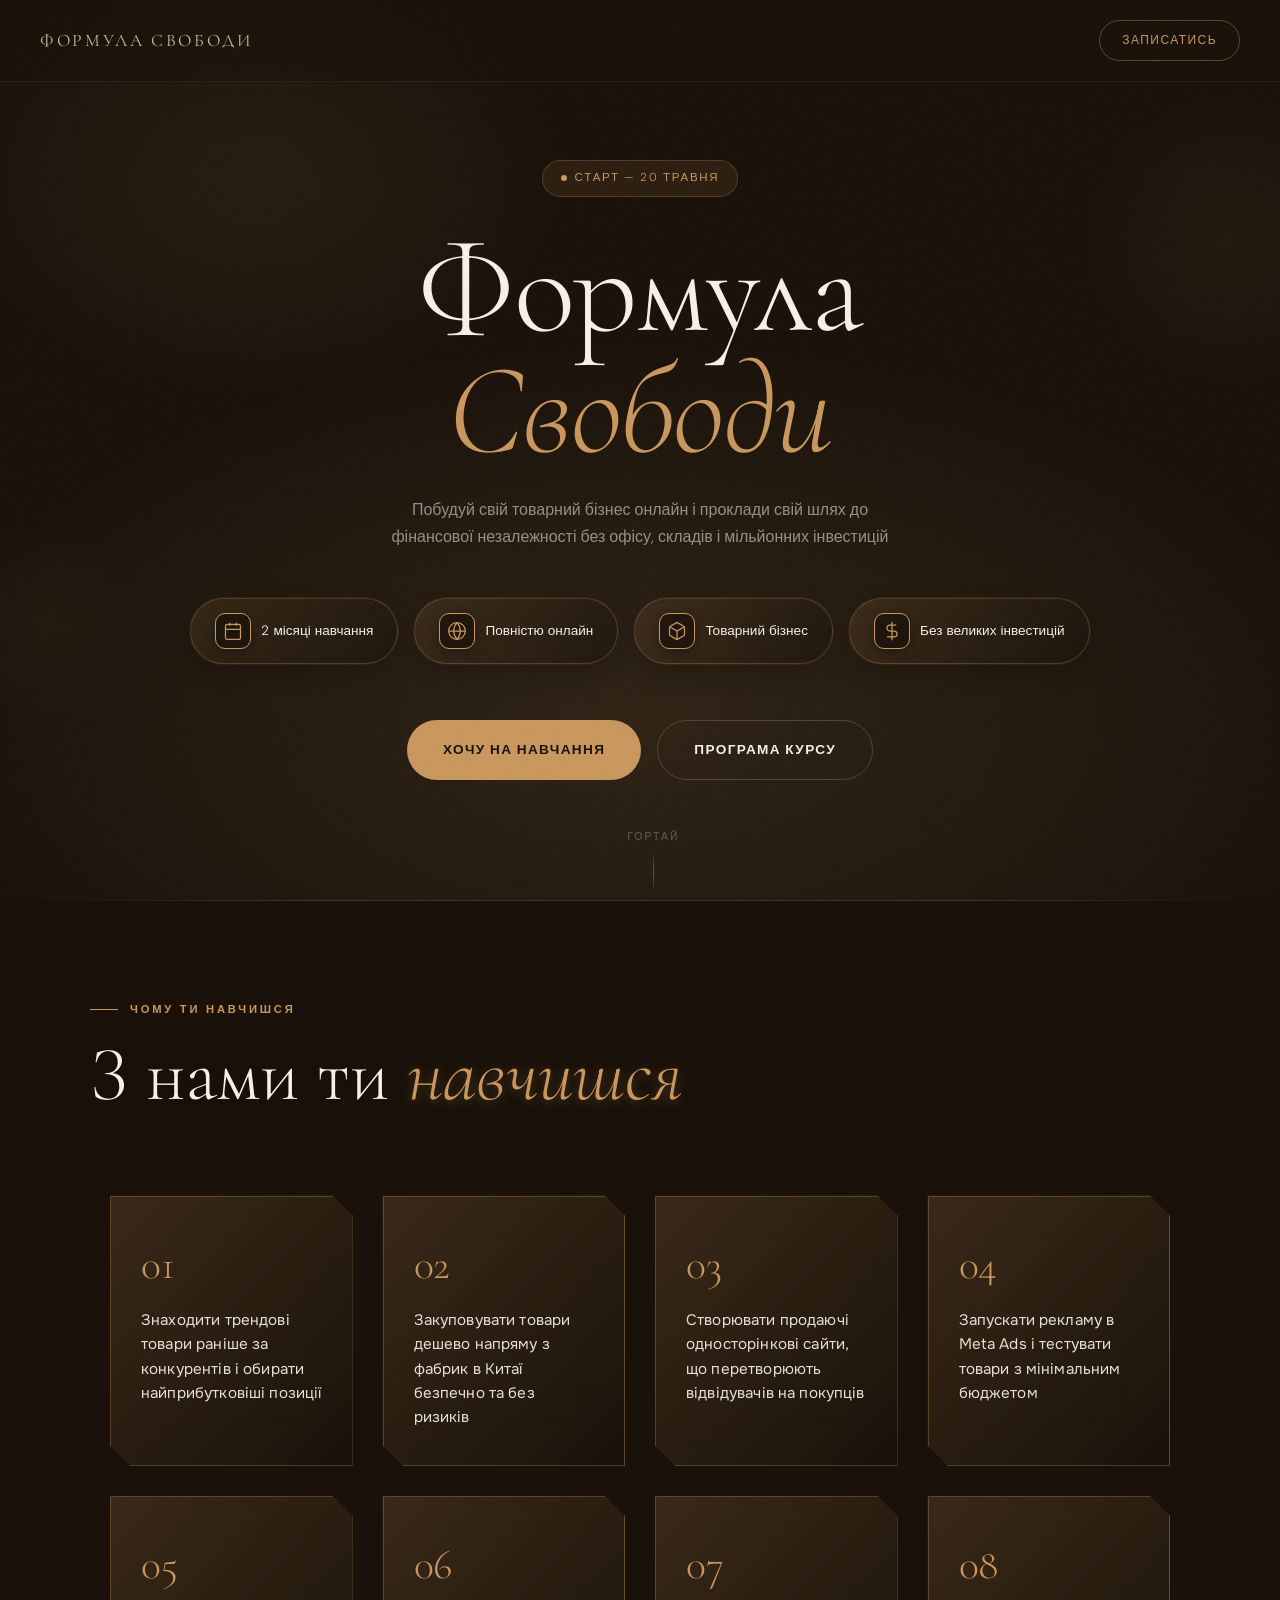
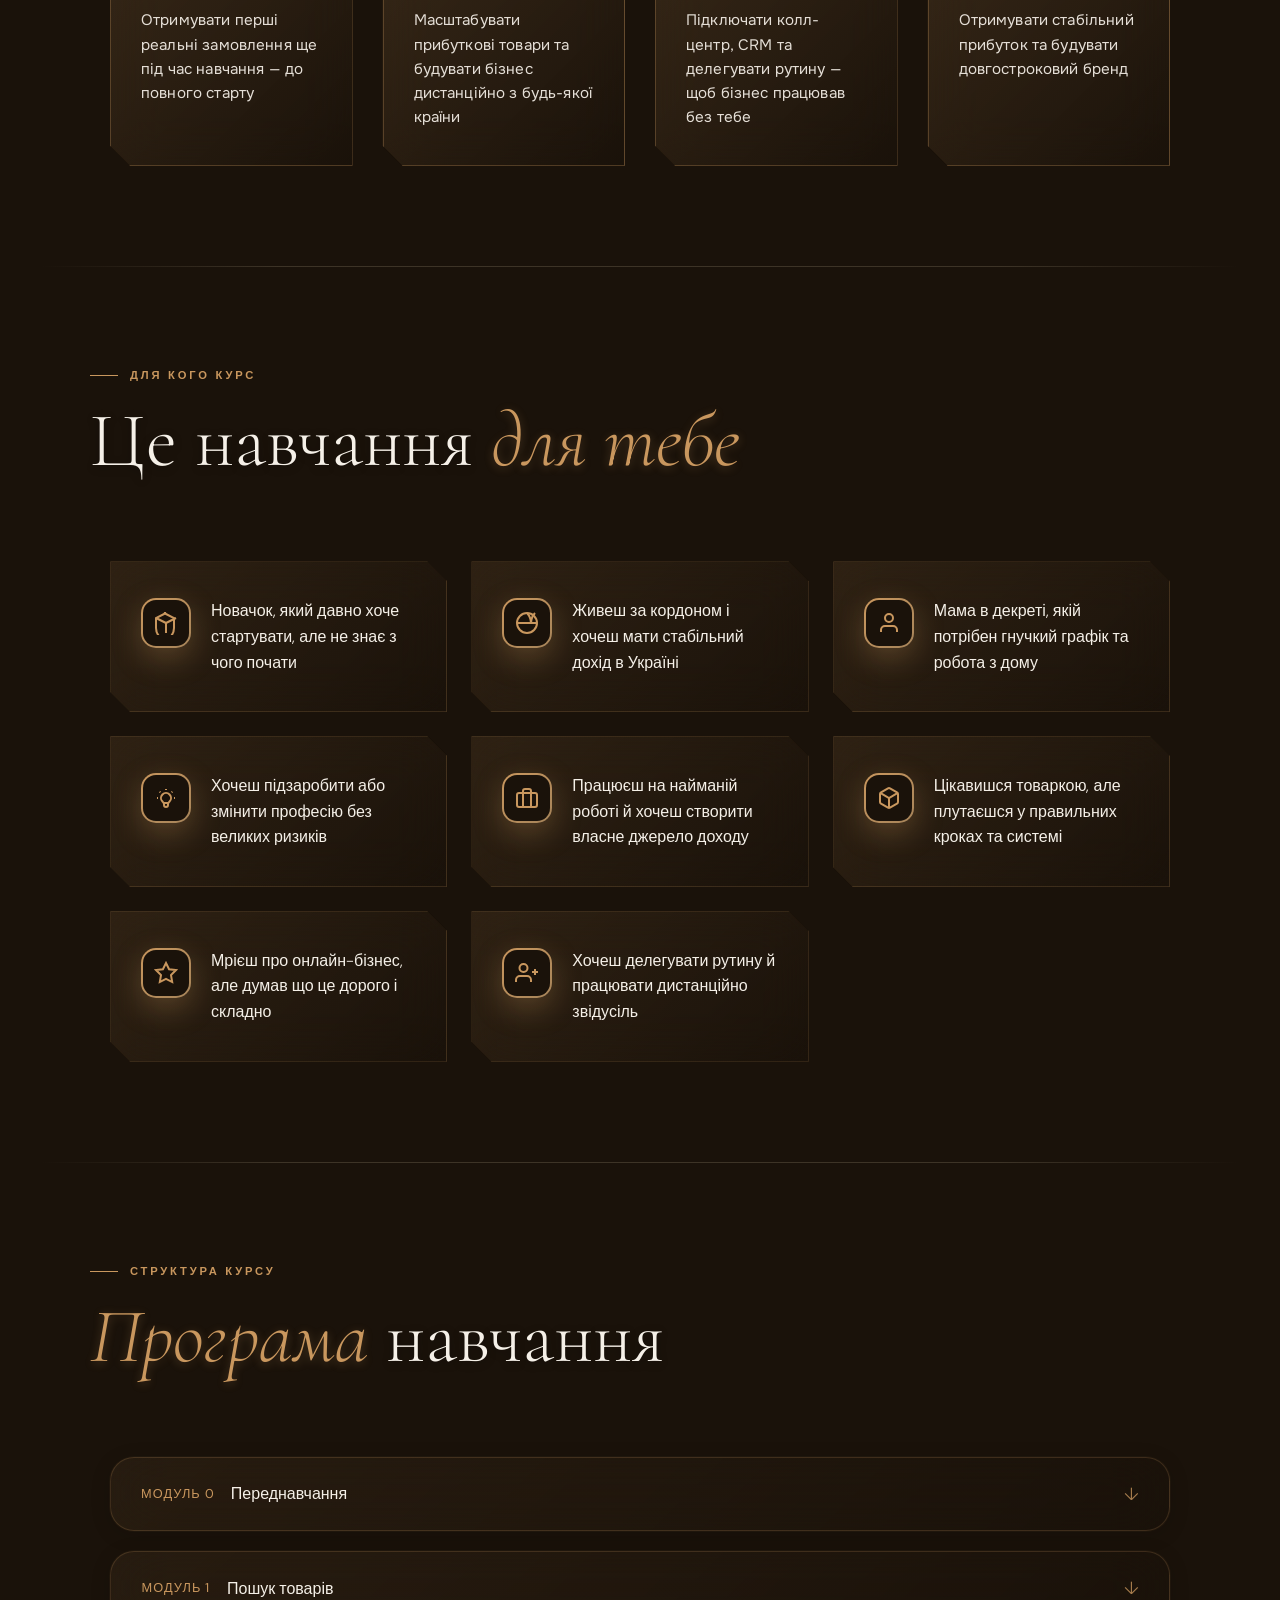
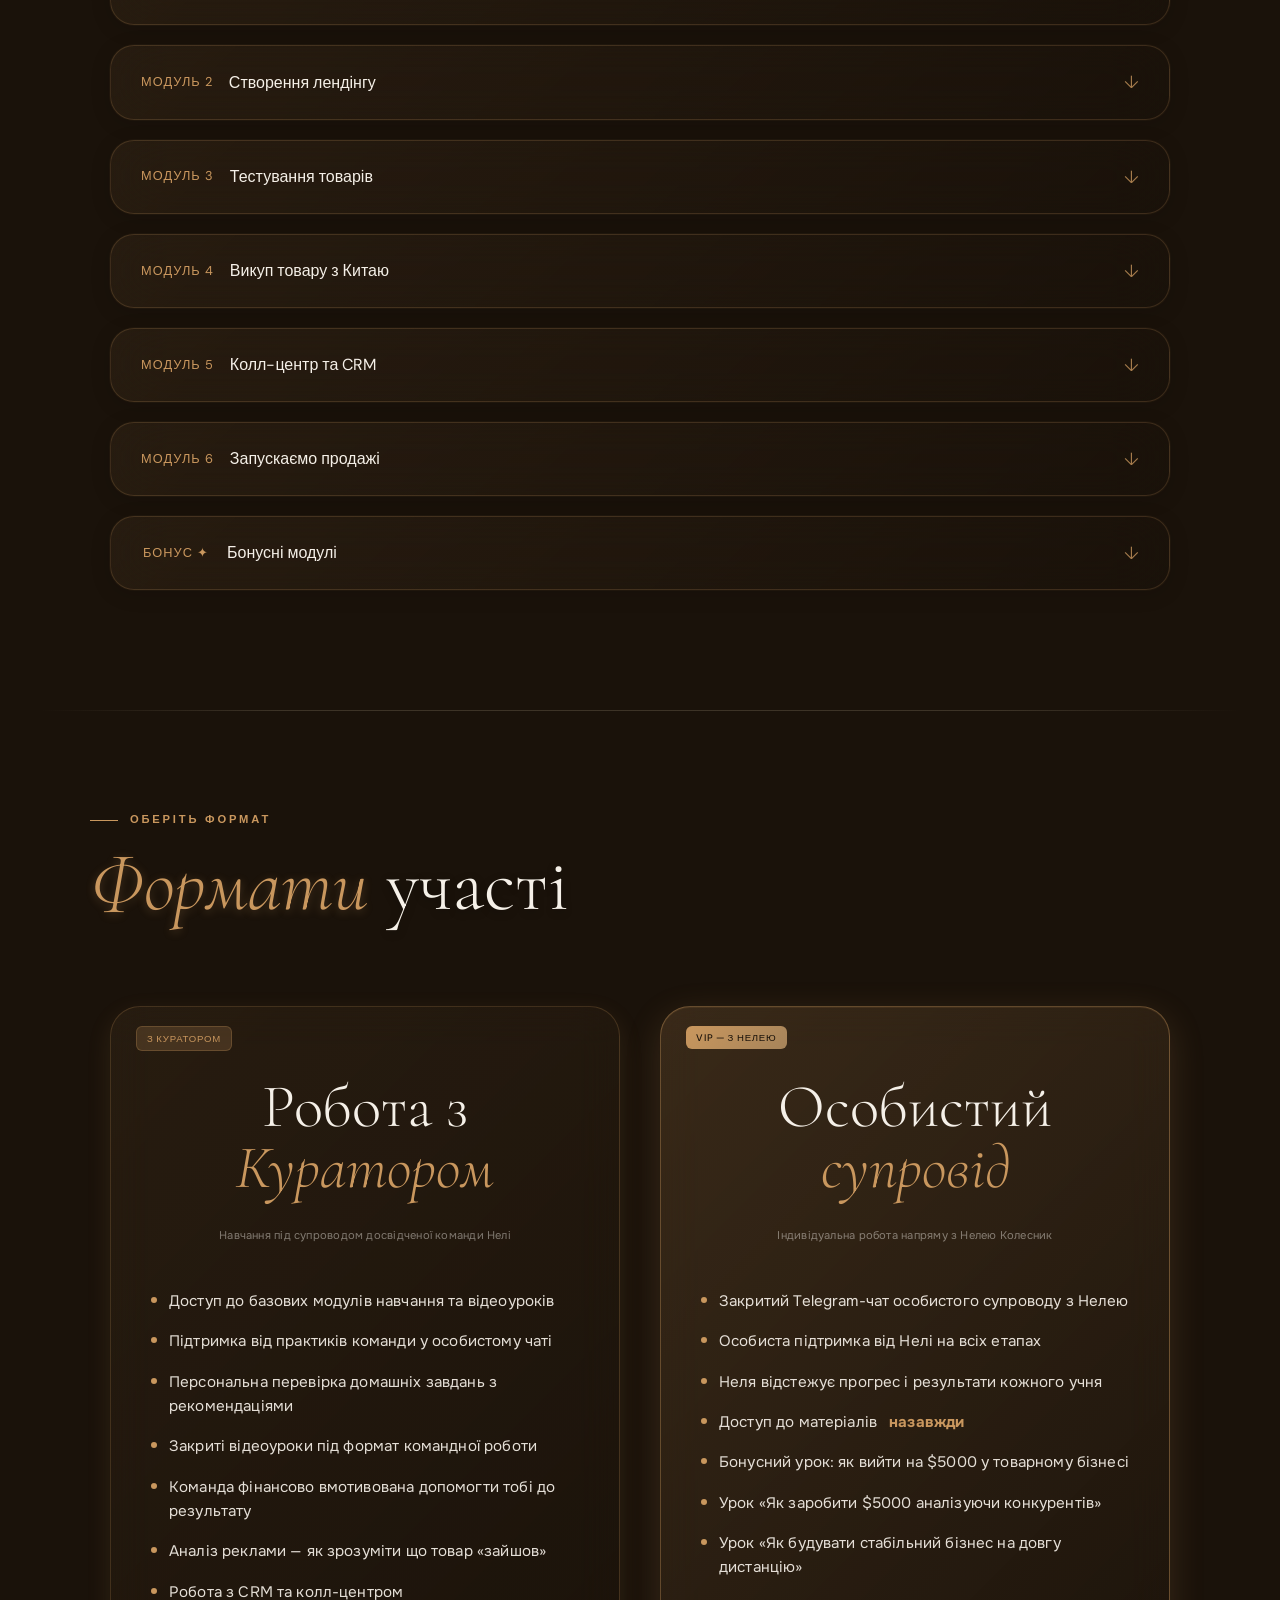
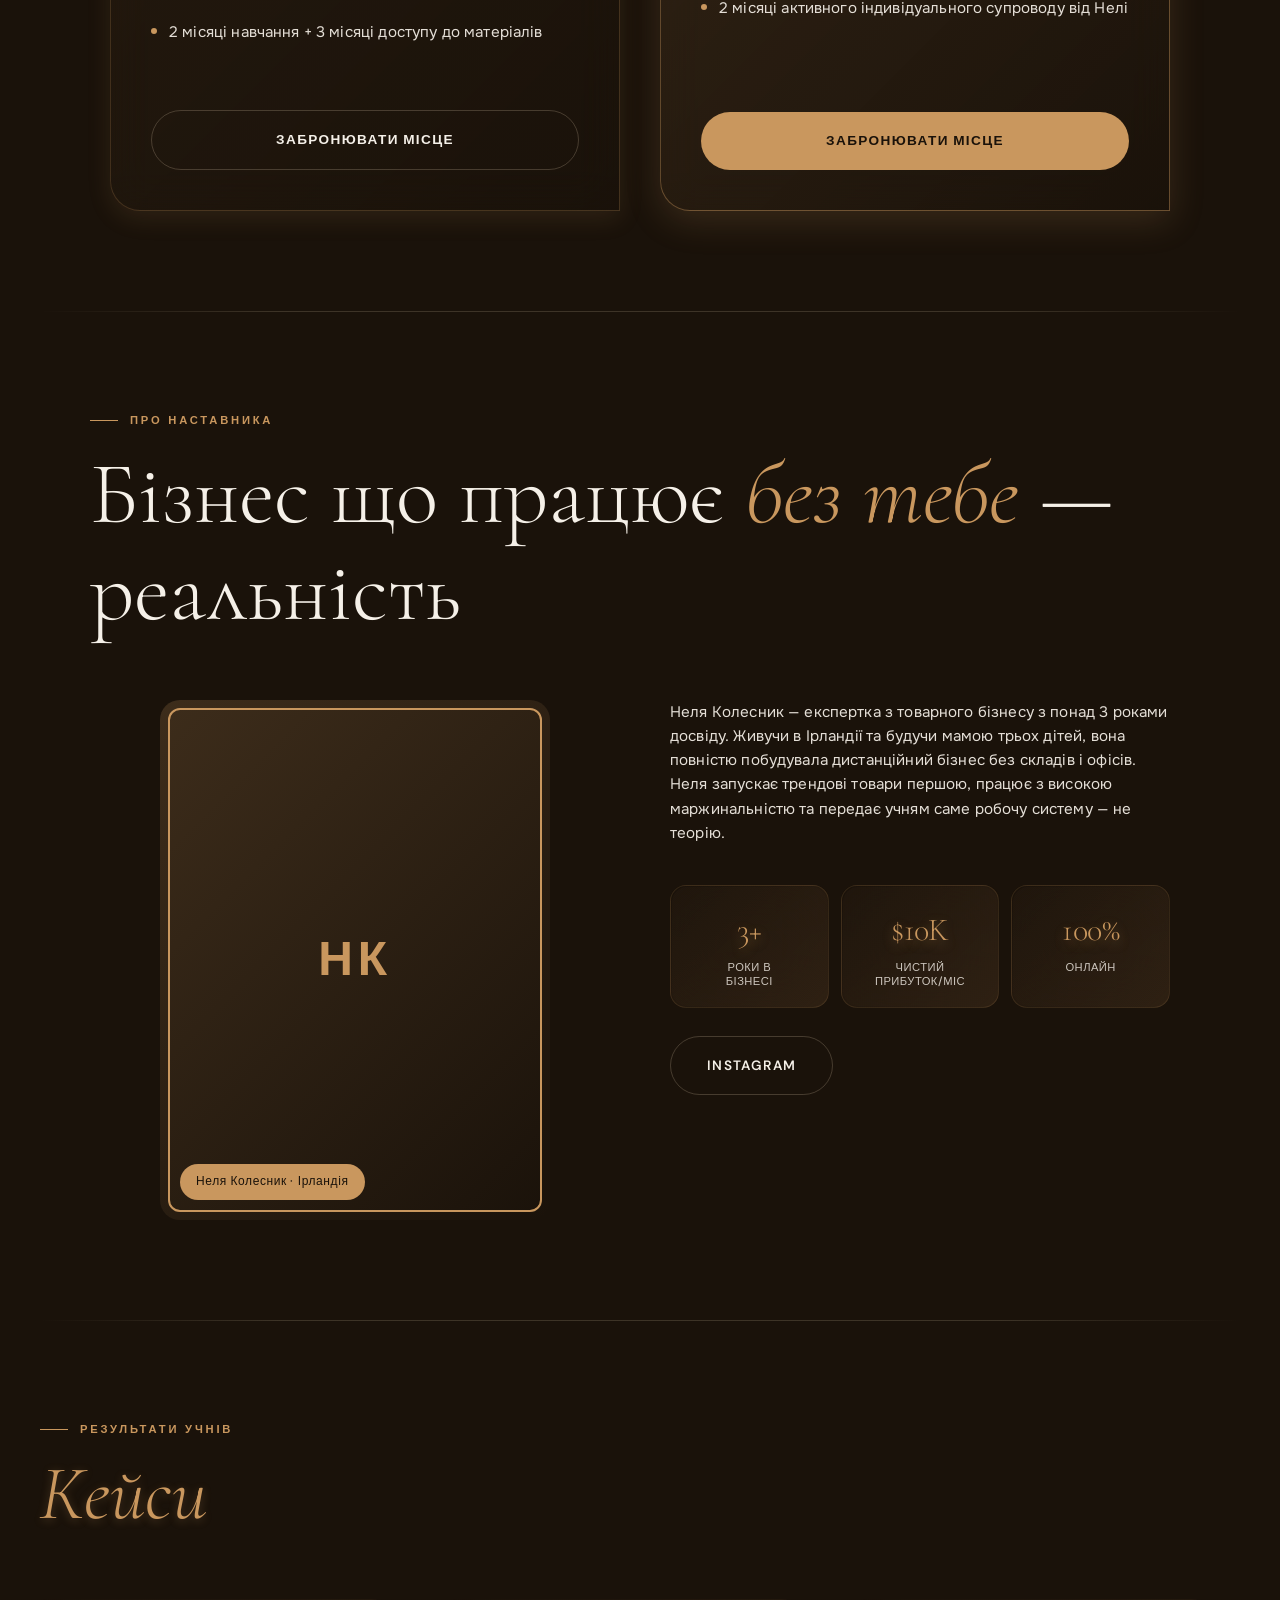
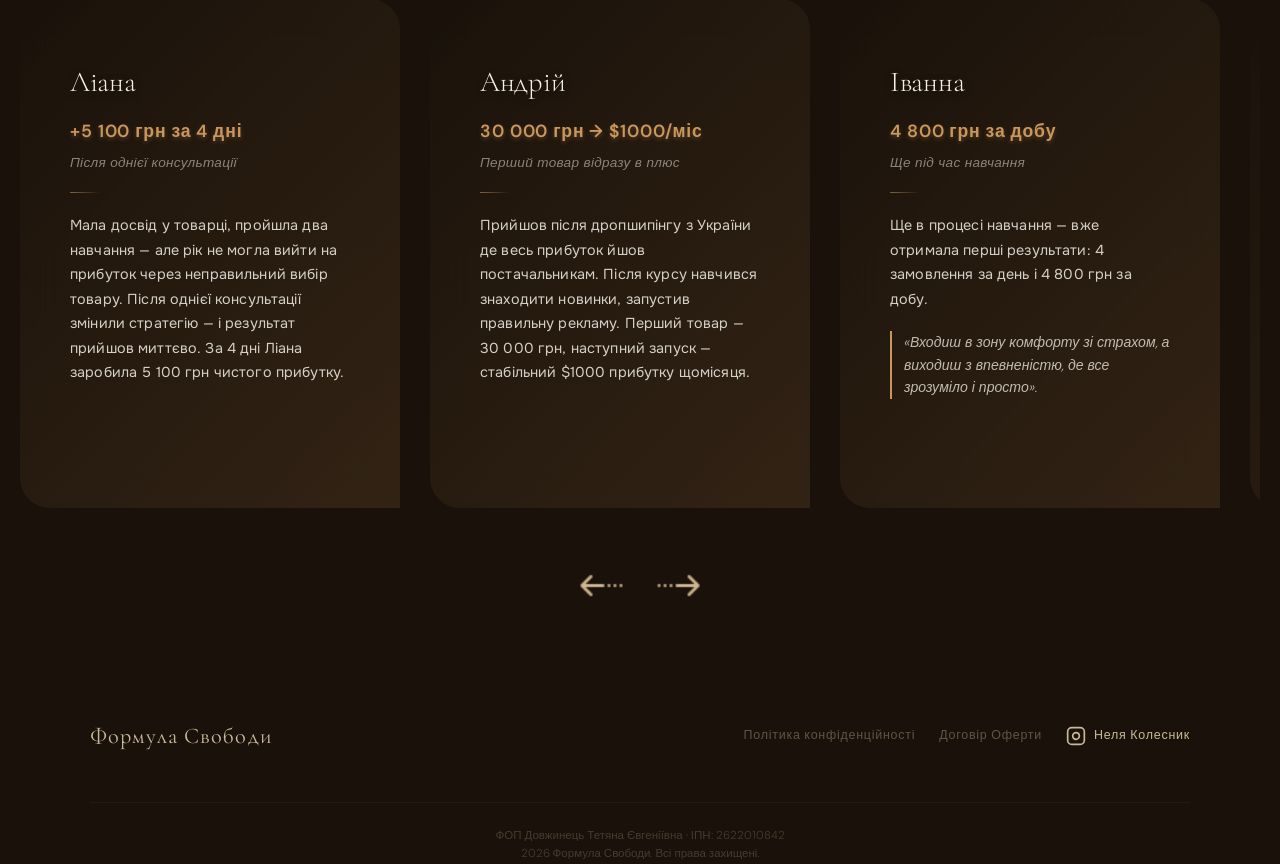
==== index.html @ 1fa069de "Add files via upload" ====
<!DOCTYPE html>
<html lang="uk">
<head>
<meta charset="UTF-8" />
<meta name="viewport" content="width=device-width, initial-scale=1.0" />
<title>Формула Свободи — Неля Колесник</title>
<link rel="preconnect" href="https://fonts.googleapis.com" />
<link rel="preconnect" href="https://fonts.gstatic.com" crossorigin />
<link href="https://fonts.googleapis.com/css2?family=Cormorant+Garamond:ital,wght@0,300;0,400;0,600;0,700;1,300;1,400&family=DM+Sans:wght@300;400;500&family=Onest:wght@300;400;500;600&display=swap" rel="stylesheet" />
<link rel="icon" type="image/svg+xml" href="data:image/svg+xml,%3Csvg xmlns='http://www.w3.org/2000/svg' viewBox='0 0 32 32'%3E%3Crect width='32' height='32' rx='6' fill='%23c9975e'/%3E%3Crect x='6' y='12' width='20' height='14' rx='2' fill='%23f5f0e8'/%3E%3Crect x='10' y='8' width='12' height='6' rx='1' fill='%23c9975e'/%3E%3Crect x='14' y='10' width='4' height='2' rx='1' fill='%23f5f0e8'/%3E%3C/svg%3E" />

<style>
/* ─── RESET & BASE ─── */
*, *::before, *::after { box-sizing: border-box; margin: 0; padding: 0; }

:root {
  --cream:   #f5f0e8;
  --sand:    #e8deca;
  --tan:     #c9b99a;
  --bronze:  #a6845a;
  --espresso:#3d2b1a;
  --dark:    #1a120a;
  --white:   #fdfaf5;
  --accent:  #c9975e;

  --f-display: 'Cormorant Garamond', serif;
  --f-body:    'DM Sans', sans-serif;

  --ease-out: cubic-bezier(0.16, 1, 0.3, 1);
}

html { scroll-behavior: smooth; }

body {
  background: var(--dark);
  color: var(--cream);
  font-family: var(--f-body);
  font-weight: 300;
  overflow-x: hidden;
  cursor: auto;
  line-height: 1.6;
}

/* ─── CURSOR REMOVED ─── */

/* ─── NOISE OVERLAY ─── */
body::before {
  content: '';
  position: fixed; inset: 0; z-index: 9000;
  background-image: url("data:image/svg+xml,%3Csvg viewBox='0 0 256 256' xmlns='http://www.w3.org/2000/svg'%3E%3Cfilter id='n'%3E%3CfeTurbulence type='fractalNoise' baseFrequency='.9' numOctaves='4' stitchTiles='stitch'/%3E%3C/filter%3E%3Crect width='100%25' height='100%25' filter='url(%23n)' opacity='.035'/%3E%3C/svg%3E");
  pointer-events: none;
  opacity: .6;
}

/* ─── NAV ─── */
nav {
  position: fixed; top: 0; left: 0; right: 0; z-index: 100;
  padding: 20px 40px;
  display: flex; align-items: center; justify-content: space-between;
  backdrop-filter: blur(20px);
  -webkit-backdrop-filter: blur(20px);
  background: rgba(26,18,10,.5);
  border-bottom: 1px solid rgba(201,185,154,.08);
  transition: background .4s;
}
.nav-logo {
  font-family: var(--f-display);
  font-size: 1.1rem;
  font-weight: 400;
  letter-spacing: .15em;
  text-transform: uppercase;
  color: var(--tan);
}
.nav-cta {
  font-size: .75rem;
  letter-spacing: .12em;
  text-transform: uppercase;
  color: var(--accent);
  border: 1px solid rgba(201,151,94,.4);
  padding: 10px 22px;
  border-radius: 100px;
  text-decoration: none;
  transition: all .3s;
}
.nav-cta:hover { background: var(--accent); color: var(--dark); }

/* ─── HERO ─── */
.hero {
  min-height: 100svh;
  display: flex; flex-direction: column; align-items: center; justify-content: center;
  position: relative;
  padding: 120px 40px 80px;
  text-align: center;
  overflow: hidden;
}
.hero-bg {
  position: absolute; inset: 0;
  background: radial-gradient(ellipse 80% 60% at 50% 80%, rgba(166,132,90,.15) 0%, transparent 70%),
              radial-gradient(ellipse 40% 40% at 20% 20%, rgba(201,151,94,.08) 0%, transparent 60%);
}
.hero-badge {
  display: inline-flex; align-items: center; gap: 8px;
  background: rgba(201,151,94,.1);
  border: 1px solid rgba(201,151,94,.25);
  border-radius: 100px;
  padding: 8px 18px;
  font-size: .72rem;
  letter-spacing: .15em;
  text-transform: uppercase;
  color: var(--accent);
  margin-bottom: 32px;
  opacity: 0; animation: fadeUp .8s .2s var(--ease-out) forwards;
}
.hero-badge::before {
  content: '';
  width: 6px; height: 6px;
  background: var(--accent);
  border-radius: 50%;
  animation: pulse 2s infinite;
}
@keyframes pulse { 0%,100%{opacity:1;transform:scale(1)} 50%{opacity:.4;transform:scale(.7)} }

.hero-title {
  font-family: var(--f-display);
  font-size: clamp(3.5rem, 10vw, 8rem);
  font-weight: 300;
  line-height: .95;
  letter-spacing: -.01em;
  margin-bottom: 24px;
  opacity: 0; animation: fadeUp .9s .35s var(--ease-out) forwards;
}
.hero-title em { font-style: italic; color: var(--accent); }
.hero-title .outline {
  -webkit-text-stroke: 1px rgba(201,185,154,.5);
  color: transparent;
}

.hero-sub {
  max-width: 500px;
  font-size: clamp(.9rem, 2vw, 1rem);
  line-height: 1.7;
  color: rgba(245,240,232,.55);
  margin: 0 auto 48px;
  opacity: 0; animation: fadeUp .9s .5s var(--ease-out) forwards;
}

.hero-pills {
  display: flex; gap: 16px; justify-content: center; flex-wrap: wrap;
  margin-bottom: 56px;
  opacity: 0; animation: fadeUp .9s .65s var(--ease-out) forwards;
}
.pill {
  display: flex; align-items: center; gap: 10px;
  padding: 14px 24px;
  border: 1px solid rgba(201,151,94,.25);
  border-radius: 100px;
  font-size: .85rem;
  color: var(--cream);
  background: linear-gradient(135deg, rgba(201,151,94,.12) 0%, rgba(26,18,10,.6) 100%);
  backdrop-filter: blur(20px);
  box-shadow: 0 8px 25px rgba(0,0,0,0.2), 0 0 0 1px rgba(201,151,94,.1);
  transition: all .4s cubic-bezier(0.23, 1, 0.32, 1);
  position: relative;
  overflow: hidden;
}
.pill::before {
  content: '';
  position: absolute;
  top: -50%;
  left: -50%;
  width: 200%;
  height: 200%;
  background: radial-gradient(circle, rgba(201,151,94,.15) 0%, transparent 60%);
  opacity: 0;
  transition: opacity 0.6s var(--ease-out);
  z-index: 1;
}
.pill:hover {
  border-color: rgba(201,151,94,.5);
  box-shadow: 0 0 30px rgba(201,151,94,.25), 0 0 0 1px rgba(201,151,94,.2);
}
.pill:hover::before { opacity: 1; }
.pill-icon {
  width: 36px;
  height: 36px;
  background: rgba(26,18,10,.8);
  border: 1.5px solid var(--accent);
  border-radius: 10px;
  display: flex;
  align-items: center;
  justify-content: center;
  box-shadow: 0 4px 12px rgba(0,0,0,0.3);
  position: relative;
  z-index: 2;
  flex-shrink: 0;
}
.pill-icon svg {
  width: 20px;
  height: 20px;
  color: var(--accent);
  stroke-width: 1.5;
}
.pill span:last-child {
  position: relative;
  z-index: 2;
  font-weight: 500;
  letter-spacing: 0.02em;
}

.hero-cta-group {
  display: flex; gap: 16px; justify-content: center; flex-wrap: wrap;
  opacity: 0; animation: fadeUp .9s .8s var(--ease-out) forwards;
}
.btn-primary {
  display: inline-flex; align-items: center; gap: 10px;
  background: var(--accent);
  color: var(--dark);
  font-family: var(--f-body);
  font-size: .85rem;
  font-weight: 600;
  letter-spacing: .1em;
  text-transform: uppercase;
  text-decoration: none;
  padding: 18px 36px;
  border-radius: 100px;
  border: none; cursor: pointer;
  transition: transform .3s var(--ease-out), box-shadow .3s;
}
.btn-primary { 
  position: relative;
  overflow: hidden;
}
.btn-primary::before {
  content: '';
  position: absolute;
  top: 0;
  left: -100%;
  width: 100%;
  height: 100%;
  background: linear-gradient(90deg, transparent, rgba(255,255,255,.1), transparent);
  transition: left 0.6s var(--ease-out);
}
.btn-primary:hover { 
  transform: translateY(-2px) scale(1.01); 
  box-shadow: 0 15px 35px rgba(201,151,94,.3); 
}
.btn-primary:hover::before { left: 100%; }
.btn-ghost {
  display: inline-flex; align-items: center; gap: 10px;
  border: 1px solid rgba(201,185,154,.25);
  color: var(--cream);
  font-family: var(--f-body);
  font-size: .85rem;
  font-weight: 600;
  letter-spacing: .1em;
  text-transform: uppercase;
  text-decoration: none;
  padding: 18px 36px;
  border-radius: 100px;
  transition: border-color .3s, background .3s;
}
.btn-ghost { 
  position: relative;
  overflow: hidden;
}
.btn-ghost::before {
  content: '';
  position: absolute;
  top: 0;
  left: -100%;
  width: 100%;
  height: 100%;
  background: linear-gradient(90deg, transparent, rgba(201,151,94,.05), transparent);
  transition: left 0.6s var(--ease-out);
}
.btn-ghost:hover { 
  border-color: var(--accent); 
  background: rgba(201,151,94,.08); 
  transform: translateY(-1px);
}
.btn-ghost:hover::before { left: 100%; }

.hero-scroll {
  position: absolute; bottom: 8px; left: 49%; transform: translateX(-50%);
  display: flex; flex-direction: column; align-items: center; gap: 6px;
  opacity: 0; animation: fadeUp .9s 1.2s var(--ease-out) forwards;
  width: fit-content;
}
.hero-scroll span {
  font-size: .65rem; letter-spacing: .2em; text-transform: uppercase; color: rgba(201,185,154,.4);  text-align: center; 
}
.scroll-line {
  width: 1px; height: 40px;
  background: linear-gradient(to bottom, transparent, rgba(201,185,154,.4), transparent);
  animation: scrollAnim 1.5s ease-in-out infinite;
}
@keyframes scrollAnim { 0%{transform:scaleY(0);transform-origin:top} 50%{transform:scaleY(1);transform-origin:top} 51%{transform:scaleY(1);transform-origin:bottom} 100%{transform:scaleY(0);transform-origin:bottom} }

@keyframes fadeUp {
  from { opacity: 0; transform: translateY(30px); }
  to   { opacity: 1; transform: translateY(0); }
}

/* ─── DIVIDER ─── */
.section-divider {
  height: 1px;
  background: linear-gradient(to right, transparent, rgba(201,185,154,.2) 20%, rgba(201,185,154,.2) 80%, transparent);
  margin: 0 40px;
}

/* ─── SECTION BASE ─── */
section { padding: 100px 40px; }
.section-label {
  font-size: .7rem;
  letter-spacing: .25em;
  text-transform: uppercase;
  color: var(--accent);
  margin-bottom: 16px;
  display: flex; align-items: center; gap: 12px;
  font-weight: 600;
}
.section-label::before {
  content: '';
  width: 28px; height: 1px; background: var(--accent);
}
.section-title {
  font-family: var(--f-display);
  font-size: clamp(2.4rem, 6vw, 5rem);
  font-weight: 300;
  line-height: 1.05;
  margin-bottom: 24px;
  color: var(--cream);
  text-shadow: 0 2px 10px rgba(0,0,0,0.3);
}
.section-title em { 
  font-style: italic; 
  color: var(--accent); 
  text-shadow: 0 2px 10px rgba(201,151,94,0.3);
}

/* ─── LEARN SECTION ─── */
.learn { background: var(--dark); }
.learn-inner { max-width: 1100px; margin: 0 auto; }
.learn-grid {
  display: grid;
  grid-template-columns: repeat(4, 1fr);
  grid-auto-rows: auto;
  gap: 30px;
  margin-top: 80px;
  padding: 0 20px;
  justify-items: center;
}
.learn-grid .learn-card:nth-child(5),
.learn-grid .learn-card:nth-child(6),
.learn-grid .learn-card:nth-child(7),
.learn-grid .learn-card:nth-child(8) {
  grid-row: 2;
}
.learn-grid .learn-card:nth-child(5) {
  grid-column: 1;
}
.learn-grid .learn-card:nth-child(6) {
  grid-column: 2;
}
.learn-grid .learn-card:nth-child(7) {
  grid-column: 3;
}
.learn-grid .learn-card:nth-child(8) {
  grid-column: 4;
}
.learn-card {
  padding: 35px 30px;
  border: 1px solid rgba(201,151,94,.35);
  background: linear-gradient(135deg, rgba(201,151,94,.18) 0%, rgba(26,18,10,.65) 100%);
  position: relative;
  overflow: hidden;
  transition: all .6s cubic-bezier(0.23, 1, 0.32, 1);
  clip-path: polygon(0 0, calc(100% - 20px) 0, 100% 20px, 100% 100%, 20px 100%, 0 calc(100% - 20px));
  backdrop-filter: blur(25px);
  box-shadow: 0 15px 40px rgba(0,0,0,0.3), 0 0 0 1px rgba(201,151,94,.15);
}
.learn-card::before {
  content: '';
  position: absolute;
  top: -50%;
  left: -50%;
  width: 200%;
  height: 200%;
  background: radial-gradient(circle, rgba(201,151,94,.15) 0%, transparent 60%);
  opacity: 0;
  transition: opacity 0.8s var(--ease-out);
  z-index: 1;
}
.learn-card:hover { 
  transform: translateY(-12px) scale(1.03); 
  box-shadow: 0 25px 60px rgba(201,151,94,.35), 0 0 0 1px rgba(201,151,94,.3); 
  border-color: rgba(201,151,94,.4);
}
.learn-card:hover::before { opacity: 1; }
.learn-num {
  font-family: var(--f-display);
  font-size: 2.6rem;
  font-weight: 200;
  color: var(--accent);
  margin-bottom: 10px;
  letter-spacing: -0.01em;
  position: relative;
}
.learn-text {
  font-family: 'Onest', sans-serif;
  font-size: 0.95rem;
  line-height: 1.6;
  color: rgba(245,240,232,.92);
  font-weight: 400;
  letter-spacing: 0.01em;
  -webkit-font-smoothing: antialiased;
  -moz-osx-font-smoothing: grayscale;
  text-rendering: optimizeLegibility;
}
.format-tag {
  display: inline-block;
  padding: 8px 16px;
  border-radius: 100px;
  font-size: .7rem;
  font-weight: 500;
  letter-spacing: .1em;
  text-transform: uppercase;
  margin-bottom: 20px;
}
.format-tag.curator {
  background: rgba(201,151,94,.15);
  color: var(--accent);
  border: 1px solid rgba(201,151,94,.3);
}
.format-tag.personal {
  background: linear-gradient(135deg, var(--accent) 0%, var(--bronze) 100%);
  color: var(--dark);
  font-weight: 400;
}

/* Corner tag styles */
.format-tag-corner {
  position: absolute;
  top: 19px;
  left: 25px;
  padding: 4px 10px;
  border-radius: 6px;
  font-size: .6rem;
  font-weight: 500;
  letter-spacing: .08em;
  text-transform: uppercase;
  z-index: 10;
}
.format-tag-corner.curator {
  background: rgba(201,151,94,.2);
  color: var(--accent);
  border: 1px solid rgba(201,151,94,.25);
}
.format-tag-corner.personal {
  background: linear-gradient(135deg, var(--accent) 0%, var(--bronze) 100%);
  color: var(--dark);
}

/* Banner title styles */
.format-name.banner-title {
  font-size: 3.8rem;
  font-weight: 300;
  line-height: 1.0;
  margin-bottom: 20px;
  text-align: center;
}
.format-name.banner-title em {
  font-style: italic;
  color: var(--accent);
}

/* Small subtitle styles */
.format-desc.subtitle-small {
  margin-top: 30px;
  font-size: 0.7rem;
  line-height: 1.4;
  color: rgba(245,240,232,.45);
  margin-bottom: 30px;
  text-align: center;
  padding-top: 0;
  letter-spacing: 0.02em;
}

/* ─── FOR WHO SECTION ─── */
.forwho { background: var(--dark); }
.forwho-inner { max-width: 1100px; margin: 0 auto; }
.forwho-grid {
  display: grid;
  grid-template-columns: repeat(auto-fit, minmax(280px, 1fr));
  gap: 24px;
  margin-top: 80px;
  padding: 0 20px;
}
.forwho-item {
  padding: 36px 30px;
  border: 1px solid rgba(201,151,94,.15);
  background: linear-gradient(135deg, rgba(201,151,94,.12) 0%, rgba(26,18,10,.5) 100%);
  position: relative;
  overflow: hidden;
  transition: all .5s cubic-bezier(0.23, 1, 0.32, 1);
  clip-path: polygon(0 0, calc(100% - 20px) 0, 100% 20px, 100% 100%, 20px 100%, 0 calc(100% - 20px));
  backdrop-filter: blur(25px);
  display: flex;
  align-items: flex-start;
  gap: 20px;
  box-shadow: 0 8px 25px rgba(0,0,0,0.15);
}
.forwho-item { 
  position: relative;
  overflow: hidden;
}
.forwho-item::before {
  content: '';
  position: absolute;
  top: -50%;
  left: -50%;
  width: 200%;
  height: 200%;
  background: radial-gradient(circle, rgba(201,151,94,.08) 0%, transparent 70%);
  opacity: 0;
  transition: opacity 0.6s var(--ease-out);
  z-index: 1;
}
.forwho-item:hover { 
  background: linear-gradient(135deg, rgba(201,151,94,.1) 0%, rgba(26,18,10,.55) 100%);
  transform: translateY(-2px);
  box-shadow: 0 10px 25px rgba(201,151,94,.15);
}
.forwho-item:hover::before { opacity: 1; }
.forwho-icon {
  width: 50px; height: 50px; flex-shrink: 0;
  background: linear-gradient(135deg, var(--accent) 0%, var(--bronze) 100%);
  border-radius: 15px;
  display: flex; align-items: center; justify-content: center;
  font-size: 1.2rem;
  margin-top: 0;
  box-shadow: 0 10px 30px rgba(201,151,94,0.3);
  transition: all .4s cubic-bezier(0.23, 1, 0.32, 1);
  position: relative;
  overflow: hidden;
}
.forwho-icon::before {
  content: '';
  position: absolute;
  inset: 2px;
  background: var(--dark);
  border-radius: 13px;
  z-index: 1;
  transition: all .4s cubic-bezier(0.23, 1, 0.32, 1);
}
.forwho-icon svg {
  width: 24px;
  height: 24px;
  color: var(--accent);
  stroke-width: 2;
  transition: all .4s cubic-bezier(0.23, 1, 0.32, 1);
  z-index: 2;
  position: relative;
}
.forwho-item:hover .forwho-icon {
  transform: scale(1.05) rotate(2deg);
  box-shadow: 0 10px 25px rgba(201,151,94,0.3);
}
.forwho-item:hover .forwho-icon svg {
  color: var(--cream);
  stroke: var(--cream);
}
.forwho-item:hover .forwho-icon::before {
  inset: 3px;
  background: linear-gradient(135deg, var(--accent) 0%, var(--bronze) 100%);
}

/* ─── FORMATS SECTION ─── */
.formats { background: var(--dark); }
.formats-inner { max-width: 1100px; margin: 0 auto; }
.formats-grid {
  display: grid;
  grid-template-columns: repeat(auto-fit, minmax(400px, 1fr));
  gap: 40px;
  margin-top: 80px;
  padding: 0 20px;
}
.format-card {
  background: linear-gradient(135deg, rgba(201,151,94,.08) 0%, rgba(26,18,10,.4) 100%);
  border: 1px solid rgba(201,151,94,.15);
  border-radius: 30px 30px 0 30px;
  position: relative;
  overflow: hidden;
  transition: all .5s cubic-bezier(0.23, 1, 0.32, 1);
  backdrop-filter: blur(20px);
  padding-top: 45px;
  display: flex;
  flex-direction: column;
}
.format-card.curator {
  border: 1px solid rgba(201,151,94,.22);
  box-shadow: 0 8px 25px rgba(201,151,94,.12);
}
.format-card::before {
  content: '';
  position: absolute;
  inset: 0;
  background: linear-gradient(135deg, rgba(201,151,94,.05) 0%, transparent 50%);
  opacity: 0;
  transition: opacity 0.6s var(--ease-out);
  z-index: 1;
}
.format-card:hover { 
  transform: translateY(-3px); 
  box-shadow: 0 12px 30px rgba(201,151,94,.15); 
}
.format-card:hover::before { opacity: 1; }
.format-card-top {
  padding: 25px 50px 15px;
  position: relative;
  z-index: 2;
  text-align: center;
}
.format-tag {
  display: inline-block;
  padding: 8px 16px;
  border-radius: 100px;
  font-size: .7rem;
  font-weight: 500;
  letter-spacing: .1em;
  text-transform: uppercase;
  margin-bottom: 20px;
}
.format-tag.curator {
  background: rgba(201,151,94,.15);
  color: var(--accent);
  border: 1px solid rgba(201,151,94,.22);
}
.format-tag.personal {
  background: linear-gradient(135deg, var(--accent) 0%, var(--bronze) 100%);
  color: var(--dark);
  border: none;
}
.format-name {
  font-family: var(--f-display);
  font-size: 2.8rem;
  font-weight: 300;
  line-height: 1.15;
  margin-bottom: 35px;
  color: var(--cream);
  text-align: center;
}
.format-name em {
  font-style: italic;
  color: var(--accent);
}
.format-desc {
  font-family: 'Onest', sans-serif;
  font-size: 0.9rem;
  line-height: 1.6;
  color: rgba(245,240,232,.85);
  font-weight: 400;
  margin-bottom: 30px;
  padding-top: 10px;
}
.format-features {
  padding: 0 40px 30px;
  position: relative;
  z-index: 2;
  flex: 1;
}
.format-features li {
  display: flex;
  align-items: flex-start;
  gap: 12px;
  margin-bottom:16px;
  font-family: 'Onest', sans-serif;
  font-size: 0.95rem;
  line-height: 1.6;
  color: rgba(245,240,232,.92);
  font-weight: 400;
  letter-spacing: 0.01em;
  -webkit-font-smoothing: antialiased;
  -moz-osx-font-smoothing: grayscale;
  text-rendering: optimizeLegibility;
}
.feat-dot {
  width: 6px;
  height: 6px;
  background: var(--accent);
  border-radius: 50%;
  margin-top: 8px;
  flex-shrink: 0;
}
.format-cta-wrap {
  padding: 20px 40px 40px;
  position: relative;
  z-index: 2;
  margin-top: auto;
}
.dark-card {
  background: linear-gradient(135deg, rgba(201,151,94,.18) 0%, rgba(26,18,10,.65) 100%);
  border: 1px solid rgba(201,151,94,.4);
  box-shadow: 0 10px 35px rgba(201,151,94,.18), inset 0 1px 0 rgba(201,151,94,.1);
}

/* ─── ACCORDION SECTION ─── */
.programme { background: var(--dark); }
.programme-inner { max-width: 1100px; margin: 0 auto; }
.acc-list {
  margin-top: 80px;
  padding: 0 20px;
}
.acc-item {
  background: linear-gradient(135deg, rgba(201,151,94,.08) 0%, rgba(26,18,10,.45) 100%);
  border: 1px solid rgba(201,151,94,.2);
  border-radius: 24px;
  margin-bottom: 20px;
  position: relative;
  overflow: hidden;
  transition: all .5s var(--ease-out);
  backdrop-filter: blur(30px);
  box-shadow: 0 4px 20px rgba(0,0,0,0.15), 0 0 0 1px rgba(201,151,94,.05);
}
.acc-item::before {
  content: '';
  position: absolute;
  top: 0;
  left: 0;
  right: 0;
  height: 1px;
  background: linear-gradient(90deg, transparent, rgba(201,151,94,.4), transparent);
  opacity: 0;
  transition: opacity .5s var(--ease-out);
}
.acc-item:hover::before { opacity: 1; }
.acc-item:hover {
  border-color: rgba(201,151,94,.35);
  box-shadow: 0 8px 30px rgba(201,151,94,.15), 0 0 0 1px rgba(201,151,94,.1);
  transform: translateY(-2px);
}
.acc-item.bonus {
  background: linear-gradient(135deg, rgba(201,151,94,.12) 0%, rgba(26,18,10,.5) 100%);
  border: 1px solid rgba(201,151,94,.3);
  box-shadow: 0 4px 25px rgba(201,151,94,.12), 0 0 0 1px rgba(201,151,94,.08);
}
.acc-item.bonus:hover {
  border-color: rgba(201,151,94,.45);
  box-shadow: 0 12px 40px rgba(201,151,94,.2), 0 0 0 1px rgba(201,151,94,.15);
}
.acc-header {
  padding: 22px 30px;
  display: flex;
  align-items: center;
  justify-content: space-between;
  cursor: pointer;
  position: relative;
  z-index: 2;
}
.acc-meta {
  display: flex;
  align-items: center;
  gap: 16px;
}
.acc-num {
  min-width: 70px;
  font-size: .8rem;
  font-weight: 400;
  color: var(--accent);
  letter-spacing: .08em;
  text-align: center;
  text-transform: uppercase;
  position: relative;
}
.acc-item.acc-bonus .acc-num {
  min-width: 70px;
  font-size: .8rem;
  font-weight: 400;
  color: var(--accent);
}
.acc-item.acc-bonus .acc-num::before {
  content: "Бонус ✦";
  font-size: .8rem;
  letter-spacing: .08em;
}
.acc-name {
  font-size: 1rem;
  font-weight: 400;
  color: var(--cream);
}
.acc-arrow {
  font-size: 1.1rem;
  color: var(--accent);
  transition: transform .3s var(--ease-out), color .3s var(--ease-out), filter .3s var(--ease-out);
  opacity: .8;
}
.acc-item:hover .acc-arrow {
  opacity: 1;
  color: #F5F5DC;
  filter: brightness(1.2) sepia(0.4) hue-rotate(15deg) saturate(1.2);
}
.acc-item.active .acc-arrow { transform: rotate(180deg); }
.acc-body {
  max-height: 0;
  overflow: hidden;
  transition: max-height .3s var(--ease-out);
}
.acc-body-inner {
  padding: 0 30px 20px 30px;
}
.acc-points {
  list-style: none;
}
.acc-points li {
  padding: 14px 0 14px 24px;
  border-bottom: 1px solid rgba(201,151,94,.08);
  font-family: 'Onest', sans-serif;
  font-size: 0.96rem;
  line-height: 1.7;
  color: rgba(245,240,232,.95);
  font-weight: 400;
  letter-spacing: 0.015em;
  -webkit-font-smoothing: antialiased;
  -moz-osx-font-smoothing: grayscale;
  text-rendering: optimizeLegibility;
  position: relative;
  text-shadow: 0 1px 3px rgba(0,0,0,0.2);
  transition: all .3s var(--ease-out);
}
.acc-points li::before {
  content: '';
  position: absolute;
  left: 0;
  top: 50%;
  transform: translateY(-50%);
  width: 6px;
  height: 6px;
  background: linear-gradient(135deg, var(--accent) 0%, var(--bronze) 100%);
  border-radius: 50%;
  box-shadow: 0 0 8px rgba(201,151,94,.4);
  transition: all .3s var(--ease-out);
}
.acc-points li:hover {
  color: var(--cream);
}
.acc-points li:hover::before {
  box-shadow: 0 0 12px rgba(201,151,94,.6);
}
.acc-points li:last-child { border-bottom: none; }

/* ─── CASES SECTION ─── */
.cases { background: var(--dark); }
.cases-inner { max-width: 1100px; margin: 0 auto; }
.cases-header {
  display: flex;
  justify-content: space-between;
  align-items: center;
  margin-bottom: 40px;
  padding: 0 20px;
}
.cases-nav {
  display: flex;
  gap: 12px;
  padding: 0 20px;
  justify-content: center;
  margin-top: 5px;
}
.cases-nav-arrow {
  display: flex;
  align-items: center;
  justify-content: center;
  cursor: pointer;
  padding: 12px;
  border-radius: 50%;
  width: 65px;
  height: 65px;
  transition: all .3s var(--ease-out);
}
.cases-nav-arrow img {
  filter: none;
}
.cases-nav-arrow:hover {
  filter: drop-shadow(0 0 12px rgba(245,245,220,0.6));
}
.cases-nav-arrow:hover img {
  filter: brightness(2) sepia(0.8) hue-rotate(20deg) saturate(1.5);
}
.cases-nav-arrow:disabled {
  opacity: .3;
  cursor: not-allowed;
  background: none;
}
.cases-scroll {
  display: flex;
  gap: 30px;
  overflow-x: auto;
  scroll-snap-type: x mandatory;
  scroll-behavior: smooth;
  padding: 40px 20px;
  margin: 0 -20px;
}
.cases-scroll::-webkit-scrollbar {
  display: none;
}
.case-card {
  flex: 0 0 380px;
  scroll-snap-align: start;
  background: linear-gradient(135deg, rgba(26,18,10,.9) 0%, rgba(61,43,26,.7) 100%);
  border: none;
  border-radius: 30px 30px 0 30px;
  padding: 60px 50px;
  position: relative;
  overflow: hidden;
  transition: all .5s cubic-bezier(0.23, 1, 0.32, 1);
  backdrop-filter: blur(20px);
  min-height: 450px;
}
.case-card { 
  position: relative;
  overflow: hidden;
}
.case-card::before {
  content: '';
  position: absolute;
  top: -50%;
  left: -50%;
  width: 200%;
  height: 200%;
  background: radial-gradient(circle, rgba(201,151,94,.08) 0%, transparent 70%);
  opacity: 0;
  transition: opacity 0.7s var(--ease-out);
  z-index: 1;
}
.case-card:hover { 
  background: linear-gradient(135deg, rgba(26,18,10,.9) 0%, rgba(61,43,26,.7) 100%);
  transform: none;
  box-shadow: none;
}
.case-card:hover::before { opacity: 0; }
.case-title {
  font-family: var(--f-display);
  font-size: 1.8rem;
  font-weight: 300;
  margin-bottom: 12px;
  color: var(--cream);
  position: relative;
  z-index: 2;
  text-shadow: 0 2px 8px rgba(0,0,0,0.4);
  letter-spacing: -0.01em;
}
.case-result {
  font-size: 1.1rem;
  font-weight: 600;
  color: var(--accent);
  margin-bottom: 8px;
  letter-spacing: .05em;
  text-shadow: 0 2px 4px rgba(201,151,94,0.3);
}
.case-subtitle {
  font-size: 0.85rem;
  color: rgba(245,240,232,.5);
  margin-bottom: 20px;
  font-style: italic;
  letter-spacing: 0.02em;
  line-height: 1.4;
}
.case-divider {
  width: 30px;
  height: 1px;
  background: linear-gradient(90deg, var(--accent), transparent);
  margin: 20px 0;
  border-radius: 1px;
  opacity: 0.6;
}
.case-text {
  font-family: 'Onest', sans-serif;
  font-size: 0.9rem;
  line-height: 1.7;
  color: rgba(245,240,232,.85);
  font-weight: 400;
  letter-spacing: 0.01em;
  position: relative;
  z-index: 2;
  -webkit-font-smoothing: antialiased;
  -moz-osx-font-smoothing: grayscale;
  text-rendering: optimizeLegibility;
  margin-bottom: 20px;
}
.case-text strong {
  color: var(--cream);
  font-weight: 500;
}
.case-quote {
  font-style: italic;
  color: rgba(245,240,232,.75);
  padding-left: 12px;
  border-left: 2px solid var(--accent);
  margin-top: 16px;
  font-size: 0.88rem;
  line-height: 1.6;
}

/* ─── ABOUT SECTION ─── */
.about { background: var(--dark); }
.about-inner {
  max-width: 1100px; margin: 0 auto;
}
.about-header {
  margin-bottom: 60px;
}
.about-main-title {
  font-family: var(--f-display);
  font-size: clamp(2.8rem, 8vw, 5.5rem);
  font-weight: 300;
  line-height: 1.1;
  color: var(--cream);
  margin-bottom: 0;
}
.about-main-title em {
  font-style: italic;
  color: var(--accent);
}
.about-content-wrap {
  display: grid;
  grid-template-columns: 1fr 1fr;
  gap: 60px;
  align-items: start;
}
.about-photo-wrap {
  position: relative;
  aspect-ratio: 3/4;
  max-height: 520px;
  border-radius: 20px;
  overflow: hidden;
  left: 70px;
}
.about-photo-placeholder {
  position: absolute;
  inset: 0;
  background: linear-gradient(135deg, rgba(201,151,94,.2) 0%, rgba(26,18,10,.8) 100%);
  display: flex;
  align-items: center;
  justify-content: center;
  font-size: 3rem;
  font-weight: 600;
  color: var(--accent);
  letter-spacing: .1em;
  

}
.about-photo-frame {
  position: absolute;
  inset: 8px;
  border: 2px solid var(--accent);
  border-radius: 12px;
  pointer-events: none;
}
.about-photo-tag {
  position: absolute;
  bottom: 20px;
  left: 20px;
  background: var(--accent);
  color: var(--dark);
  padding: 8px 16px;
  border-radius: 100px;
  font-size: .75rem;
  font-weight: 500;
  letter-spacing: .05em;
}
.about-content {
  max-width: 500px;
}
.about-quote {
  font-family: var(--f-display);
  font-size: 2.5rem;
  font-weight: 300;
  line-height: 1.2;
  color: var(--cream);
  margin-bottom: 40px;
}
.about-quote em {
  color: var(--accent);
  font-style: italic;
}
.about-body {
  font-family: 'Onest', sans-serif;
  font-size: 0.95rem;
  line-height: 1.6;
  color: rgba(245,240,232,.92);
  font-weight: 400;
  letter-spacing: 0.01em;
  margin-bottom: 40px;
  -webkit-font-smoothing: antialiased;
  -moz-osx-font-smoothing: grayscale;
  text-rendering: optimizeLegibility;
}
.about-stats {
  display: grid;
  grid-template-columns: repeat(3, 1fr);
  gap: 12px;
  margin-top: 24px;
}
.stat {
  position: relative;
  text-align: center;
  padding: 18px 12px;
  background: linear-gradient(135deg, rgba(26,18,10,.8) 0%, rgba(61,43,26,.6) 100%);
  border: 1px solid rgba(201,151,94,.15);
  border-radius: 16px;
  backdrop-filter: blur(30px);
  transition: all .5s cubic-bezier(0.23, 1, 0.32, 1);
  overflow: hidden;
}
.stat::before {
  content: '';
  position: absolute;
  top: -50%;
  left: -50%;
  width: 200%;
  height: 200%;
  background: radial-gradient(circle, rgba(201,151,94,.12) 0%, transparent 60%);
  opacity: 0;
  transition: opacity 0.6s var(--ease-out);
  z-index: 1;
}
.stat::after {
  content: '';
  position: absolute;
  inset: 1px;
  background: linear-gradient(135deg, rgba(201,151,94,.03) 0%, transparent 100%);
  border-radius: 15px;
  pointer-events: none;
  z-index: 2;
}
.stat:hover::before { opacity: 1; }
.stat:hover { 
  border-color: rgba(201,151,94,.3);
  box-shadow: 0 8px 25px rgba(201,151,94,.15);
}
.stat:hover::after { background: linear-gradient(135deg, rgba(201,151,94,.06) 0%, transparent 100%); }
.stat-val {
  font-family: var(--f-display);
  font-size: 2rem;
  font-weight: 300;
  color: var(--accent);
  margin-bottom: 4px;
  position: relative;
  z-index: 3;
  text-shadow: 0 4px 12px rgba(201,151,94,0.4);
  letter-spacing: -0.02em;
  transition: all .4s var(--ease-out);
}
.stat:hover .stat-val {
  text-shadow: 0 6px 20px rgba(201,151,94,0.6);
}
.stat-label {
  font-size: .7rem;
  color: rgba(245,240,232,.8);
  letter-spacing: .04em;
  text-transform: uppercase;
  font-weight: 500;
  position: relative;
  z-index: 3;
  transition: all .4s var(--ease-out);
  line-height: 1.3;
}
.stat:hover .stat-label {
  color: var(--cream);
}
.stat-icon {
  position: absolute;
  top: 8px;
  right: 8px;
  width: 22px;
  height: 22px;
  background: rgba(26,18,10,.8);
  border: 1px solid var(--accent);
  border-radius: 6px;
  display: flex;
  align-items: center;
  justify-content: center;
  opacity: 0;
  transform: scale(0) rotate(-10deg);
  transition: all .4s cubic-bezier(0.68, -0.55, 0.265, 1.55);
  z-index: 4;
  box-shadow: 0 2px 8px rgba(0,0,0,0.2);
}
.stat-icon svg {
  width: 12px;
  height: 12px;
  color: var(--accent);
  stroke-width: 1.5;
}
.stat:hover .stat-icon {
  opacity: 1;
  transform: scale(1) rotate(0deg);
}
.about-insta-btn {
  margin-top: 28px;
}
.stat-text {
  font-size: 1.2rem;
  font-weight: 600;
  color: var(--cream);
  margin-bottom: 8px;
  text-shadow: 0 2px 4px rgba(201,151,94,0.3);
}
.stat-text em {
  font-style: italic;
  color: var(--accent);
}
.stat-desc {
  font-size: .95rem;
  line-height: 1.7;
  color: rgba(245,240,232,.9);
  font-weight: 400;
  position: relative;
  z-index: 2;
  text-shadow: 0 1px 3px rgba(0,0,0,0.3);
}
.footer-inner {
  max-width: 1100px; margin: 0 auto;
  display: flex; align-items: center; justify-content: space-between;
  flex-wrap: wrap; gap: 24px;
}
.footer-logo {
  font-family: var(--f-display);
  font-size: 1.4rem;
  font-weight: 400;
  color: var(--tan);
  letter-spacing: .05em;
}
.footer-links {
  display: flex; gap: 24px; align-items: center; flex-wrap: wrap;
}
.footer-links a {
  font-size: .78rem;
  color: rgba(201,185,154,.4);
  text-decoration: none;
  letter-spacing: .06em;
  transition: color .3s;
}
.footer-links a:hover { color: var(--tan); }
.footer-social {
  width: 40px; height: 40px;
  border: 1px solid rgba(201,185,154,.2);
  border-radius: 50%;
  display: flex; align-items: center; justify-content: center;
  text-decoration: none;
  font-size: .9rem;
  transition: border-color .3s, background .3s;
}
.footer-social:hover { border-color: var(--accent); background: rgba(201,151,94,.1); }
.footer-copy {
  width: 100%;
  font-size: .72rem;
  color: rgba(201,185,154,.25);
  text-align: center;
  padding-top: 24px;
  border-top: 1px solid rgba(201,185,154,.05);
  margin-top: 24px;
}

/* ─── REVEAL ANIMATIONS ─── */
.reveal {
  opacity: 0; transform: translateY(40px);
  transition: opacity .8s var(--ease-out), transform .8s var(--ease-out);
}
.reveal.visible { opacity: 1; transform: translateY(0); }
.reveal-delay-1 { transition-delay: .1s; }
.reveal-delay-2 { transition-delay: .2s; }
.reveal-delay-3 { transition-delay: .3s; }

/* ─── MOBILE ─── */
@media (max-width: 768px) {
  nav { padding: 16px 20px; }
  .nav-logo { font-size: .95rem; }
  .nav-cta { display: none; }
  
  section { padding: 40px 20px; }
  .section-divider { margin: 0 20px; }

  .hero { padding: 100px 20px 70px; }
  .hero-title { font-size: clamp(3rem, 14vw, 5rem); }
  .hero-pills { 
    display: grid; 
    grid-template-columns: repeat(2, 1fr); 
    gap: 8px; 
    max-width: 320px; 
    margin-left: auto; 
    margin-right: auto;
  }
  .pill { padding: 12px 18px; font-size: .8rem; }
  .hero-cta-group { flex-direction: row; justify-content: center; gap: 12px; flex-wrap: nowrap; }
  .btn-primary, .btn-ghost { width: auto; max-width: 150px; justify-content: center; padding: 14px 18px; font-size: 0.75rem; white-space: nowrap; }
  
  .hero-scroll {  left: 45%; bottom: 0px; transform: translateX(-50%) rotate(-15deg); }

  .learn-grid { 
    grid-template-columns: repeat(2, 1fr); 
    gap: 16px; 
    padding: 0;
    grid-auto-rows: auto;
  }
  .learn-grid .learn-card:nth-child(5),
  .learn-grid .learn-card:nth-child(6),
  .learn-grid .learn-card:nth-child(7),
  .learn-grid .learn-card:nth-child(8) {
    grid-row: auto;
    grid-column: auto;
  }
  .learn-card { padding: 16px 14px; }
  .learn-num { font-size: 1.8rem; margin-bottom: 6px; }
  .learn-text { font-size: 0.8rem; line-height: 1.3; }
  
  .forwho-grid { grid-template-columns: 1fr; padding: 0; gap: 12px; }
  .forwho-item { padding: 20px 18px; gap: 12px; }
  .forwho-icon { width: 40px; height: 40px; border-radius: 12px; }
  .forwho-icon svg { width: 20px; height: 20px; }
  .forwho-text { font-size: 0.85rem; line-height: 1.4; }

  .formats-grid { grid-template-columns: 1fr; gap: 20px; }
  .format-card-top { padding: 18px 14px 14px; }
  .format-name.banner-title { font-size: 2.6rem !important; margin-bottom: 12px !important; }
  .format-desc.subtitle-small { font-size: 0.7rem !important; margin-top: 22px !important; margin-bottom: -5px !important; }
  .format-features { padding: 14px 14px 18px; }
  .format-features li { font-size: 0.75rem; }
  .format-cta-wrap { padding: 0 14px 18px; text-align: center; }
  .format-cta-wrap a { 
    display: inline-block !important; 
    width: auto !important; 
    min-width: 200px !important; 
    text-align: center !important; 
    padding: 12px 20px !important; 
    font-size: 0.75rem !important; 
    white-space: nowrap !important;
    justify-content: center !important;
  }
  .format-banner { 
    padding: 14px; 
    font-size: 0.7rem; 
    text-align: center; 
    display: flex; 
    flex-direction: column; 
    align-items: center; 
    gap: 10px;
  }
  .format-banner .format-banner-text { 
    font-size: 0.75rem; 
    line-height: 1.4; 
    text-align: center;
  }
  .format-banner .btn-primary { 
    width: auto; 
    min-width: 180px; 
    text-align: center; 
    padding: 10px 18px; 
    font-size: 0.7rem;
    white-space: nowrap;
  }

  .about-header { margin-bottom: 40px; }
  .about-main-title { font-size: 1.8rem; }
  .about-content-wrap { grid-template-columns: 1fr; gap: 30px; }
  .about-photo-wrap { 
    position: relative;
    aspect-ratio: 3/4; 
    height: 260px;
    width: 200px;
    left: auto;
    margin: 0 auto;
  }
  .about-photo-tag { font-size: 0.7rem; bottom: 12px; left: 12px; padding: 5px 10px; }
  .about-body { font-size: 0.8rem; line-height: 1.5; }
  .about-stats { grid-template-columns: repeat(3,1fr); gap: 8px; }
  .stat { padding: 16px 8px; border-radius: 12px; }
  .stat-val { font-size: 1.6rem; }
  .stat-label { font-size: .6rem; letter-spacing: .02em; }
  .stat-icon { width: 24px; height: 24px; font-size: .75rem; top: 8px; right: 8px; }
  
  .case-card { 
    flex: 0 0 calc(100vw - 40px); 
    min-height: auto;
    padding: 24px 20px;
    scroll-snap-align: center;
  }
  .cases-scroll { 
    padding: 0 20px; 
    gap: 16px;
    scroll-snap-type: x mandatory;
  }
  .cases-nav { padding: 0 20px; margin-top: 16px; }
  .cases-nav-arrow {
    width: 45px;
    height: 45px;
  }
  .cases-nav-arrow img {
    width: 24px;
    height: 24px;
  }
  .case-title { font-size: 1.4rem; margin-bottom: 8px; }
  .case-result { font-size: 1rem; margin-bottom: 6px; }
  .case-subtitle { font-size: 0.75rem; margin-bottom: 12px; }
  .case-text { font-size: 0.8rem; line-height: 1.5; margin-bottom: 12px; }
  .case-quote { font-size: 0.8rem; line-height: 1.5; }

  .footer-inner { 
    flex-direction: column; 
    align-items: center; 
    gap: 16px;
  }
  .footer-links { 
    flex-direction: column; 
    flex-wrap: nowrap; 
    justify-content: center;
    gap: 12px;
  }
  .footer-logo { font-size: 1.2rem; }

  .acc-body-inner { padding-left: 24px; }
  .acc-num { min-width: 40px; font-size: .85rem; }
  .acc-name { font-size: 1rem; }
  .acc-item { margin-bottom: 20px; border-radius: 18px; }
  .acc-header { padding: 14px 8px; }
  .acc-body-inner { padding: 0 8px 14px 8px; }
  .acc-points li { padding: 8px 0 8px 16px; font-size: 0.75rem; }

  .programme { padding: 40px 10px; }

  body { cursor: auto; }
}

@media (max-width: 480px) {
  .formats-grid { gap: 15px; }
  .case-card { 
    flex: 0 0 calc(100vw - 32px); 
    padding: 20px 16px; 
    scroll-snap-align: center;
  }
  .case-title { font-size: 1.3rem; }
  .case-result { font-size: 0.95rem; }
}

/* ─── FLOATING ELEMENTS ─── */
.float-el {
  position: absolute;
  border-radius: 50%;
  pointer-events: none;
  opacity: .4;
}
.float-el-1 {
  width: 300px; height: 300px;
  background: radial-gradient(circle, rgba(201,151,94,.12), transparent 70%);
  top: 10%; right: -100px;
  animation: floatEl 8s ease-in-out infinite;
}
.float-el-2 {
  width: 200px; height: 200px;
  background: radial-gradient(circle, rgba(166,132,90,.1), transparent 70%);
  bottom: 20%; left: -60px;
  animation: floatEl 6s ease-in-out infinite reverse;
}
@keyframes floatEl {
  0%,100% { transform: translate(0,0); }
  50% { transform: translate(20px, -30px); }
}
</style>
</head>
<body>

<!-- NAV -->
<nav>
  <div class="nav-logo">Формула Свободи</div>
  <a href="https://t.me/Kolesnyk_team_H" target="_blank" class="nav-cta">Записатись</a>
</nav>

<!-- HERO -->
<section class="hero">
  <div class="hero-bg"></div>
  <div class="float-el float-el-1"></div>
  <div class="float-el float-el-2"></div>

  <div class="hero-badge">
    <span>Старт — 20 травня</span>
  </div>

  <h1 class="hero-title">
    Формула<br />
    <em>Свободи</em>
  </h1>

  <p class="hero-sub">
    Побудуй свій товарний бізнес онлайн і проклади свій шлях до фінансової незалежності без офісу, складів і мільйонних інвестицій
  </p>

  <div class="hero-pills">
    <div class="pill">
      <div class="pill-icon">
        <svg viewBox="0 0 24 24" fill="none" stroke="currentColor" stroke-width="1.5">
          <rect x="3" y="4" width="18" height="18" rx="2" ry="2"/>
          <line x1="16" y1="2" x2="16" y2="6"/>
          <line x1="8" y1="2" x2="8" y2="6"/>
          <line x1="3" y1="10" x2="21" y2="10"/>
        </svg>
      </div>
      2 місяці навчання
    </div>
    <div class="pill">
      <div class="pill-icon">
        <svg viewBox="0 0 24 24" fill="none" stroke="currentColor" stroke-width="1.5">
          <circle cx="12" cy="12" r="10"/>
          <line x1="2" y1="12" x2="22" y2="12"/>
          <path d="M12 2a15.3 15.3 0 0 1 4 10 15.3 15.3 0 0 1-4 10 15.3 15.3 0 0 1-4-10 15.3 15.3 0 0 1 4-10z"/>
        </svg>
      </div>
      Повністю онлайн
    </div>
    <div class="pill">
      <div class="pill-icon">
        <svg viewBox="0 0 24 24" fill="none" stroke="currentColor" stroke-width="1.5">
          <path d="M21 16V8a2 2 0 0 0-1-1.73l-7-4a2 2 0 0 0-2 0l-7 4A2 2 0 0 0 3 8v8a2 2 0 0 0 1 1.73l7 4a2 2 0 0 0 2 0l7-4A2 2 0 0 0 21 16z"/>
          <polyline points="3.27 6.96 12 12.01 20.73 6.96"/>
          <line x1="12" y1="22.08" x2="12" y2="12"/>
        </svg>
      </div>
      Товарний бізнес
    </div>
    <div class="pill">
      <div class="pill-icon">
        <svg viewBox="0 0 24 24" fill="none" stroke="currentColor" stroke-width="1.5">
          <line x1="12" y1="1" x2="12" y2="23"/>
          <path d="M17 5H9.5a3.5 3.5 0 0 0 0 7h5a3.5 3.5 0 0 1 0 7H6"/>
        </svg>
      </div>
      Без великих інвестицій
    </div>
  </div>

  <div class="hero-cta-group">
    <a href="https://t.me/Kolesnyk_team_H" target="_blank" class="btn-primary">Хочу на навчання</a>
    <a href="#programme" class="btn-ghost">Програма курсу</a>
  </div>

  <div class="hero-scroll">
    <span>Гортай</span>
    <div class="scroll-line"></div>
  </div>
</section>

<div class="section-divider"></div>

<!-- LEARN -->
<section class="learn" id="learn">
  <div class="learn-inner">
    <div class="reveal">
      <div class="section-label">Чому ти навчишся</div>
      <h2 class="section-title">З нами ти <em>навчишся</em></h2>
    </div>
    <div class="learn-grid">
      <div class="learn-card reveal reveal-delay-1">
        <div class="learn-num">01</div>
        <div class="learn-text">Знаходити трендові товари раніше за конкурентів і обирати найприбутковіші позиції</div>
      </div>
      <div class="learn-card reveal reveal-delay-2">
        <div class="learn-num">02</div>
        <div class="learn-text">Закуповувати товари дешево напряму з фабрик в Китаї безпечно та без ризиків</div>
      </div>
      <div class="learn-card reveal reveal-delay-3">
        <div class="learn-num">03</div>
        <div class="learn-text">Створювати продаючі односторінкові сайти, що перетворюють відвідувачів на покупців</div>
      </div>
      <div class="learn-card reveal reveal-delay-1">
        <div class="learn-num">04</div>
        <div class="learn-text">Запускати рекламу в Meta Ads і тестувати товари з мінімальним бюджетом</div>
      </div>
      <div class="learn-card reveal reveal-delay-2">
        <div class="learn-num">05</div>
        <div class="learn-text">Отримувати перші реальні замовлення ще під час навчання — до повного старту</div>
      </div>
      <div class="learn-card reveal reveal-delay-3">
        <div class="learn-num">06</div>
        <div class="learn-text">Масштабувати прибуткові товари та будувати бізнес дистанційно з будь-якої країни</div>
      </div>
      <div class="learn-card reveal reveal-delay-1">
        <div class="learn-num">07</div>
        <div class="learn-text">Підключати колл-центр, CRM та делегувати рутину — щоб бізнес працював без тебе</div>
      </div>
      <div class="learn-card reveal reveal-delay-2">
        <div class="learn-num">08</div>
        <div class="learn-text">Отримувати стабільний прибуток та будувати довгостроковий бренд</div>
      </div>
    </div>
  </div>
</section>

<div class="section-divider"></div>

<!-- FOR WHO -->
<section class="forwho" id="forwho">
  <div class="forwho-inner">
    <div class="reveal">
      <div class="section-label">Для кого курс</div>
      <h2 class="section-title">Це навчання <em>для тебе</em></h2>
    </div>
    <div class="forwho-grid reveal">
      <div class="forwho-item">
        <div class="forwho-icon">
          <svg viewBox="0 0 24 24" fill="none" stroke="currentColor" stroke-width="2">
            <path d="M12 2L2 7v10c0 5.55 3.84 10.74 9 12 5.16-1.26 9-6.45 9-12V7l-10-5z"/>
            <path d="M12 22V12"/>
            <path d="M12 12L2 7"/>
            <path d="M12 12l10-5"/>
          </svg>
        </div>
        <div class="forwho-text">Новачок, який давно хоче стартувати, але не знає з чого почати</div>
      </div>
      <div class="forwho-item">
        <div class="forwho-icon">
          <svg viewBox="0 0 24 24" fill="none" stroke="currentColor" stroke-width="2">
            <circle cx="12" cy="12" r="10"/>
            <path d="M2 12h20"/>
            <path d="M12 2a15.3 15.3 0 0 1 4 10 15.3 15.3 0 0 1 4-10"/>
          </svg>
        </div>
        <div class="forwho-text">Живеш за кордоном і хочеш мати стабільний дохід в Україні</div>
      </div>
      <div class="forwho-item">
        <div class="forwho-icon">
          <svg viewBox="0 0 24 24" fill="none" stroke="currentColor" stroke-width="2">
            <path d="M20 21v-2a4 4 0 0 0-4-4H8a4 4 0 0 0-4 4v2"/>
            <circle cx="12" cy="7" r="4"/>
          </svg>
        </div>
        <div class="forwho-text">Мама в декреті, якій потрібен гнучкий графік та робота з дому</div>
      </div>
      <div class="forwho-item">
        <div class="forwho-icon">
          <svg viewBox="0 0 24 24" fill="none" stroke="currentColor" stroke-width="2">
            <path d="M9.663 17h4.673M12 3v1m6.364 1.636l-.707.707M21 12h-1M4 12H3m3.343-5.657l-.707-.707m2.828 9.9a5 5 0 117.072 0l-.548.547A3.374 3.374 0 0014 18.469V19a2 2 0 11-4 0v-.531c0-.895-.356-1.754-.988-2.386l-.548-.547z"/>
          </svg>
        </div>
        <div class="forwho-text">Хочеш підзаробити або змінити професію без великих ризиків</div>
      </div>
      <div class="forwho-item">
        <div class="forwho-icon">
          <svg viewBox="0 0 24 24" fill="none" stroke="currentColor" stroke-width="2">
            <rect x="2" y="7" width="20" height="14" rx="2" ry="2"/>
            <path d="M16 21V5a2 2 0 00-2-2h-4a2 2 0 00-2 2v16"/>
          </svg>
        </div>
        <div class="forwho-text">Працюєш на найманій роботі й хочеш створити власне джерело доходу</div>
      </div>
      <div class="forwho-item">
        <div class="forwho-icon">
          <svg viewBox="0 0 24 24" fill="none" stroke="currentColor" stroke-width="2">
            <path d="M21 16V8a2 2 0 00-1-1.73l-7-4a2 2 0 00-2 0l-7 4A2 2 0 003 8v8a2 2 0 001 1.73l7 4a2 2 0 002 0l7-4A2 2 0 0021 16z"/>
            <polyline points="3.27 6.96 12 12.01 20.73 6.96"/>
            <line x1="12" y1="22.08" x2="12" y2="12"/>
          </svg>
        </div>
        <div class="forwho-text">Цікавишся товаркою, але плутаєшся у правильних кроках та системі</div>
      </div>
      <div class="forwho-item">
        <div class="forwho-icon">
          <svg viewBox="0 0 24 24" fill="none" stroke="currentColor" stroke-width="2">
            <polygon points="12 2 15.09 8.26 22 9 17 14.14 18.18 21.02 12 17.77 5.82 21.02 7 14.14 2 9 8.91 8.26 12 2"/>
          </svg>
        </div>
        <div class="forwho-text">Мрієш про онлайн-бізнес, але думав що це дорого і складно</div>
      </div>
      <div class="forwho-item">
        <div class="forwho-icon">
          <svg viewBox="0 0 24 24" fill="none" stroke="currentColor" stroke-width="2">
            <path d="M16 21v-2a4 4 0 00-4-4H5a4 4 0 00-4 4v2"/>
            <circle cx="8.5" cy="7" r="4"/>
            <path d="M20 8v6M23 11h-6"/>
          </svg>
        </div>
        <div class="forwho-text">Хочеш делегувати рутину й працювати дистанційно звідусіль</div>
      </div>
    </div>
  </div>
</section>

<div class="section-divider"></div>

<!-- PROGRAMME -->
<section class="programme" id="programme">
  <div class="programme-inner">
    <div class="reveal">
      <div class="section-label">Структура курсу</div>
      <h2 class="section-title"><em>Програма</em> навчання</h2>
    </div>
    <div class="acc-list">

      <div class="acc-item reveal">
        <div class="acc-header" onclick="toggleAcc(this)">
          <div class="acc-meta">
            <span class="acc-num">Модуль 0</span>
            <span class="acc-name">Переднавчання</span>
          </div>
          <div class="acc-arrow">↓</div>
        </div>
        <div class="acc-body">
          <div class="acc-body-inner">
            <ul class="acc-points">
              <li>Ознайомишся зі структурою курсу та налаштуєш себе на результат</li>
              <li>Підготуєш усе необхідне для роботи і зробиш перші кроки</li>
            </ul>
          </div>
        </div>
      </div>

      <div class="acc-item reveal">
        <div class="acc-header" onclick="toggleAcc(this)">
          <div class="acc-meta">
            <span class="acc-num">Модуль 1</span>
            <span class="acc-name">Пошук товарів</span>
          </div>
          <div class="acc-arrow">↓</div>
        </div>
        <div class="acc-body">
          <div class="acc-body-inner">
            <ul class="acc-points">
              <li>Навчишся знаходити трендові товари до того, як вони стануть масовими</li>
              <li>Зрозумієш, як оцінювати попит та конкурентне середовище</li>
              <li>Обиратимеш найкращі позиції з максимальною маржинальністю</li>
            </ul>
          </div>
        </div>
      </div>

      <div class="acc-item reveal">
        <div class="acc-header" onclick="toggleAcc(this)">
          <div class="acc-meta">
            <span class="acc-num">Модуль 2</span>
            <span class="acc-name">Створення лендінгу</span>
          </div>
          <div class="acc-arrow">↓</div>
        </div>
        <div class="acc-body">
          <div class="acc-body-inner">
            <ul class="acc-points">
              <li>Розберешся з доменом, хостингом та базовими налаштуваннями</li>
              <li>Навчишся швидко працювати з конструктором сайтів</li>
              <li>Створиш повноцінний продаючий лендінг для свого товару</li>
            </ul>
          </div>
        </div>
      </div>

      <div class="acc-item reveal">
        <div class="acc-header" onclick="toggleAcc(this)">
          <div class="acc-meta">
            <span class="acc-num">Модуль 3</span>
            <span class="acc-name">Тестування товарів</span>
          </div>
          <div class="acc-arrow">↓</div>
        </div>
        <div class="acc-body">
          <div class="acc-body-inner">
            <ul class="acc-points">
              <li>Дізнаєшся все про запуск реклами в Meta Ads від нуля</li>
              <li>Освоїш тести в Ads Manager і навчишся читати аналітику</li>
              <li>Зрозумієш, як визначати товари що «заходять» і відсівати провальні</li>
            </ul>
          </div>
        </div>
      </div>

      <div class="acc-item reveal">
        <div class="acc-header" onclick="toggleAcc(this)">
          <div class="acc-meta">
            <span class="acc-num">Модуль 4</span>
            <span class="acc-name">Викуп товару з Китаю</span>
          </div>
          <div class="acc-arrow">↓</div>
        </div>
        <div class="acc-body">
          <div class="acc-body-inner">
            <ul class="acc-points">
              <li>Отримаєш покрокову інструкцію замовлення прямо з фабрик</li>
              <li>Дізнаєшся, як купувати безпечно й уникнути типових пасток</li>
            </ul>
          </div>
        </div>
      </div>

      <div class="acc-item reveal">
        <div class="acc-header" onclick="toggleAcc(this)">
          <div class="acc-meta">
            <span class="acc-num">Модуль 5</span>
            <span class="acc-name">Колл-центр та CRM</span>
          </div>
          <div class="acc-arrow">↓</div>
        </div>
        <div class="acc-body">
          <div class="acc-body-inner">
            <ul class="acc-points">
              <li>Навчишся передавати й ефективно обробляти замовлення в системі</li>
              <li>Дізнаєшся, як автоматизувати ключові бізнес-процеси та делегувати рутину</li>
            </ul>
          </div>
        </div>
      </div>

      <div class="acc-item reveal">
        <div class="acc-header" onclick="toggleAcc(this)">
          <div class="acc-meta">
            <span class="acc-num">Модуль 6</span>
            <span class="acc-name">Запускаємо продажі</span>
          </div>
          <div class="acc-arrow">↓</div>
        </div>
        <div class="acc-body">
          <div class="acc-body-inner">
            <ul class="acc-points">
              <li>Розберешся, як запускати стабільні продажі після отримання товару</li>
              <li>Навчишся організовувати обробку замовлень та роботу з клієнтами</li>
            </ul>
          </div>
        </div>
      </div>

      <div class="acc-item acc-bonus reveal">
        <div class="acc-header" onclick="toggleAcc(this)">
          <div class="acc-meta">
            <span class="acc-num"></span>
            <span class="acc-name">Бонусні модулі</span>
          </div>
          <div class="acc-arrow">↓</div>
        </div>
        <div class="acc-body">
          <div class="acc-body-inner">
            <ul class="acc-points">
              <li>Відкриття ФОП — легально та правильно без зайвого клопоту</li>
              <li>Пошук постачальників в Україні — як економити час і гроші</li>
              <li>Антикризовий модуль — що робити в нестандартних ситуаціях і форс-мажорах</li>
            </ul>
          </div>
        </div>
      </div>

    </div>
  </div>
</section>

<div class="section-divider"></div>

<!-- FORMATS -->
<section class="formats" id="formats">
  <div class="formats-inner">
    <div class="reveal">
      <div class="section-label">Оберіть формат</div>
      <h2 class="section-title"><em>Формати</em> участі</h2>
    </div>
    <div class="formats-grid">

      <!-- Card 1 -->
      <div class="format-card curator reveal">
        <div class="format-tag-corner curator">З куратором</div>
        <div class="format-card-top">
          <div class="format-name banner-title">Робота з<br/><em>Куратором</em></div>
          <div class="format-desc subtitle-small">Навчання під супроводом досвідченої команди Нелі</div>
        </div>
        <ul class="format-features">
          <li><div class="feat-dot"></div>Доступ до базових модулів навчання та відеоуроків</li>
          <li><div class="feat-dot"></div>Підтримка від практиків команди у особистому чаті</li>
          <li><div class="feat-dot"></div>Персональна перевірка домашніх завдань з рекомендаціями</li>
          <li><div class="feat-dot"></div>Закриті відеоуроки під формат командної роботи</li>
          <li><div class="feat-dot"></div>Команда фінансово вмотивована допомогти тобі до результату</li>
          <li><div class="feat-dot"></div>Аналіз реклами — як зрозуміти що товар «зайшов»</li>
          <li><div class="feat-dot"></div>Робота з CRM та колл-центром</li>
          <li><div class="feat-dot"></div>2 місяці навчання + 3 місяці доступу до матеріалів</li>
        </ul>
        <div class="format-cta-wrap">
          <a href="https://t.me/Kolesnyk_team_H" target="_blank" class="btn-ghost" style="display:flex;justify-content:center;">Забронювати місце</a>
        </div>
      </div>

      <!-- Card 2 -->
      <div class="format-card dark-card reveal reveal-delay-1">
        <div class="format-tag-corner personal">VIP — з Нелею</div>
        <div class="format-card-top">
          <div class="format-name banner-title">Особистий<br/><em>супровід</em></div>
          <div class="format-desc subtitle-small">Індивідуальна робота напряму з Нелею Колесник</div>
        </div>
        <ul class="format-features">
          <li><div class="feat-dot"></div>Закритий Telegram-чат особистого супроводу з Нелею</li>
          <li><div class="feat-dot"></div>Особиста підтримка від Нелі на всіх етапах</li>
          <li><div class="feat-dot"></div>Неля відстежує прогрес і результати кожного учня</li>
          <li><div class="feat-dot"></div>Доступ до матеріалів <strong style="color:var(--accent)">назавжди</strong></li>
          <li><div class="feat-dot"></div>Бонусний урок: як вийти на $5000 у товарному бізнесі</li>
          <li><div class="feat-dot"></div>Урок «Як заробити $5000 аналізуючи конкурентів»</li>
          <li><div class="feat-dot"></div>Урок «Як будувати стабільний бізнес на довгу дистанцію»</li>
          <li><div class="feat-dot"></div>2 місяці активного індивідуального супроводу від Нелі</li>
        </ul>
        <div class="format-cta-wrap">
          <a href="https://t.me/Kolesnyk_team_H" target="_blank" class="btn-primary" style="display:flex;justify-content:center;">Забронювати місце</a>
        </div>
      </div>

    </div>
  </div>
</section>

<div class="section-divider"></div>

<!-- ABOUT -->
<section class="about" id="about">
  <div class="about-inner">
    <div class="about-header reveal">
      <div class="section-label">Про наставника</div>
      <h2 class="about-main-title">Бізнес що працює <em>без тебе</em> — реальність</h2>
    </div>
    <div class="about-content-wrap">
      <div class="about-photo-wrap reveal reveal-delay-1">
        <div class="about-photo-placeholder">НК</div>
        <div class="about-photo-frame"></div>
        <div class="about-photo-tag">Неля Колесник · Ірландія</div>
      </div>
      <div class="about-content reveal reveal-delay-2">
        <p class="about-body">
          Неля Колесник — експертка з товарного бізнесу з понад 3 роками досвіду. Живучи в Ірландії та будучи мамою трьох дітей, вона повністю побудувала дистанційний бізнес без складів і офісів. Неля запускає трендові товари першою, працює з високою маржинальністю та передає учням саме робочу систему — не теорію.
        </p>
        <div class="about-stats">
          <div class="stat">
            <div class="stat-icon">
              <svg viewBox="0 0 24 24" fill="none" stroke="currentColor" stroke-width="2">
                <circle cx="12" cy="12" r="10"/>
                <polyline points="12 6 12 12 16 14"/>
              </svg>
            </div>
            <div class="stat-val">3+</div>
            <div class="stat-label">роки в<br>бізнесі</div>
          </div>
          <div class="stat">
            <div class="stat-icon">
              <svg viewBox="0 0 24 24" fill="none" stroke="currentColor" stroke-width="2">
                <line x1="12" y1="1" x2="12" y2="23"/>
                <path d="M17 5H9.5a3.5 3.5 0 0 0 0 7h5a3.5 3.5 0 0 1 0 7H6"/>
              </svg>
            </div>
            <div class="stat-val">$10K</div>
            <div class="stat-label">чистий<br>прибуток/міс</div>
          </div>
          <div class="stat">
            <div class="stat-icon">
              <svg viewBox="0 0 24 24" fill="none" stroke="currentColor" stroke-width="2">
                <circle cx="12" cy="12" r="10"/>
                <line x1="2" y1="12" x2="22" y2="12"/>
                <path d="M12 2a15.3 15.3 0 0 1 4 10 15.3 15.3 0 0 1-4 10 15.3 15.3 0 0 1-4-10 15.3 15.3 0 0 1 4-10z"/>
              </svg>
            </div>
            <div class="stat-val">100%</div>
            <div class="stat-label">онлайн</div>
          </div>
        </div>
        <a href="https://www.instagram.com/nelia_kolesnyk/" target="_blank" class="btn-ghost about-insta-btn">Instagram</a>
      </div>
    </div>
  </div>
</section>

<div class="section-divider"></div>

<!-- CASES -->
<section class="cases" id="cases">
  <div class="cases-head reveal">
    <div class="section-label">Результати учнів</div>
    <h2 class="section-title"><em>Кейси</em></h2>
  </div>
  <div class="cases-scroll">

    <div class="case-card">
      <div class="case-title">Ліана</div>
      <div class="case-result">+5 100 грн за 4 дні</div>
      <div class="case-subtitle">Після однієї консультації</div>
      <div class="case-divider"></div>
      <p class="case-text">Мала досвід у товарці, пройшла два навчання — але рік не могла вийти на прибуток через неправильний вибір товару. Після однієї консультації змінили стратегію — і результат прийшов миттєво. За 4 дні Ліана заробила 5 100 грн чистого прибутку.</p>
    </div>
    

    <div class="case-card">
      <div class="case-title">Андрій</div>
      <div class="case-result">30 000 грн → $1000/міс</div>
      <div class="case-subtitle">Перший товар відразу в плюс</div>
      <div class="case-divider"></div>
      <p class="case-text">Прийшов після дропшипінгу з України де весь прибуток йшов постачальникам. Після курсу навчився знаходити новинки, запустив правильну рекламу. Перший товар — 30 000 грн, наступний запуск — стабільний $1000 прибутку щомісяця.</p>
    </div>

    <div class="case-card">
      <div class="case-title">Іванна</div>
      <div class="case-result">4 800 грн за добу</div>
      <div class="case-subtitle">Ще під час навчання</div>
      <div class="case-divider"></div>
      <p class="case-text">Ще в процесі навчання — вже отримала перші результати: 4 замовлення за день і 4 800 грн за добу.</p>
      <div class="case-quote">«Входиш в зону комфорту зі страхом, а виходиш з впевненістю, де все зрозуміло і просто».</div>
    </div>

    <div class="case-card">
      <div class="case-title">Євгенія</div>
      <div class="case-result">Повністю змінила підхід</div>
      <div class="case-subtitle">Відгук учасниці</div>
      <div class="case-divider" style="border-bottom: 2px solid #F5F5DC;"></div>
      <div class="case-quote">«Дякую за нереально крутий курс — за відповідальність, залученість, швидкість і терпіння. Вже розумію що буде не вистачати того ранкового запитання: як мої успіхи? Це був мій особистий мотиваційний поштовх. Це рідкість».</div>
    </div>

    <div class="case-card">
      <div class="case-title">Олександр</div>
      <div class="case-result">25 000 грн за тиждень</div>
      <div class="case-subtitle">Перший запуск після курсу</div>
      <div class="case-divider"></div>
      <p class="case-text">До курсу працював в IT, але хотів додатковий дохід. Після навчання знайшов нішу з аксесуарами для гаджетів, запустив рекламу. Перший тиждень приніс 25 000 грн чистого прибутку з мінімальними інвестиціями.</p>
    </div>

    <div class="case-card">
      <div class="case-title">Марина</div>
      <div class="case-result">15 000 грн за 3 дні</div>
      <div class="case-subtitle">Досвід без жодних знань</div>
      <div class="case-divider"></div>
      <p class="case-text">Ніколи раніше не працювала в інтернеті. Після курсу почала з товарів для дому, правильно налаштувала рекламу. За 3 дні отримала 15 000 грн прибутку і тепер планує розширювати асортимент.</p>
      <div class="case-quote">«Я думала що це складно, але виявилося що все просто коли є правильна система».</div>
    </div>

  </div>
  <div class="cases-nav">
    <div class="cases-nav-arrow" id="casesPrev" onclick="scrollCases('prev')">
      <img src="[data-uri]" alt="advance" width="45" height="45" style="transform: scaleX(-1);">
    </div>
    <div class="cases-nav-arrow" id="casesNext" onclick="scrollCases('next')">
      <img src="[data-uri]" alt="advance" width="45" height="45">
    </div>
  </div>
</section>

<!-- FOOTER -->
<footer>
  <div class="footer-inner">
    <div class="footer-logo">Формула Свободи</div>
    <div class="footer-links">
      <a href="privacy-policy.html">Політика конфіденційності</a>
      <a href="offer.html">Договір Оферти</a>
      <a href="https://www.instagram.com/nelia_kolesnyk/" target="_blank" style="color:var(--tan);text-decoration:none;display:flex;align-items:center;gap:8px;padding:8px 0;font-size:.78rem;letter-spacing:.06em;transition:color .3s;">
        <svg width="20" height="20" viewBox="0 0 24 24" fill="none" stroke="currentColor" stroke-width="2">
          <rect x="2" y="2" width="20" height="20" rx="5" ry="5"></rect>
          <path d="M16 11.37A4 4 0 1 1 12.63 8 4 4 0 0 1 16 11.37z"></path>
          <line x1="17.5" y1="6.5" x2="17.51" y2="6.5"></line>
        </svg>
        Неля Колесник
      </a>
    </div>
    <div class="footer-copy">
      ФОП Довжинець Тетяна Євгеніївна · ІПН: 2622010842<br />
      2026 Формула Свободи. Всі права захищені.
    </div>
  </div>
</footer>

<script>
// ─── CURSOR ───
(function(){
  const cur = document.getElementById('cursor');
  const ring = document.getElementById('cursorRing');
  if(!cur) return;
  let mx=0,my=0,rx=0,ry=0;
  document.addEventListener('mousemove', e => { mx=e.clientX; my=e.clientY; });
  function loop(){
    rx += (mx-rx)*.15; ry += (my-ry)*.15;
    cur.style.left = mx+'px'; cur.style.top = my+'px';
    ring.style.left = rx+'px'; ring.style.top = ry+'px';
    requestAnimationFrame(loop);
  }
  loop();
})();

// ─── CASES NAVIGATION ───
function scrollCases(direction) {
  const container = document.querySelector('.cases-scroll');
  const firstCard = container.querySelector('.case-card');
  const cardWidth = firstCard ? firstCard.offsetWidth : 400;
  const gap = 16;
  const scrollAmount = cardWidth + gap;

  if (direction === 'prev') {
    container.scrollBy({ left: -scrollAmount, behavior: 'smooth' });
  } else {
    container.scrollBy({ left: scrollAmount, behavior: 'smooth' });
  }

  updateCasesButtons();
}

function updateCasesButtons() {
  const container = document.querySelector('.cases-scroll');
  const prevBtn = document.getElementById('casesPrev');
  const nextBtn = document.getElementById('casesNext');
  
  if (container.scrollLeft <= 0) {
    prevBtn.style.opacity = '0.3';
    prevBtn.style.cursor = 'not-allowed';
  } else {
    prevBtn.style.opacity = '1';
    prevBtn.style.cursor = 'pointer';
  }
  
  if (container.scrollLeft >= container.scrollWidth - container.clientWidth - 10) {
    nextBtn.style.opacity = '0.3';
    nextBtn.style.cursor = 'not-allowed';
  } else {
    nextBtn.style.opacity = '1';
    nextBtn.style.cursor = 'pointer';
  }
}

// Initialize cases navigation
document.addEventListener('DOMContentLoaded', function() {
  const casesScroll = document.querySelector('.cases-scroll');
  if (casesScroll) {
    casesScroll.addEventListener('scroll', updateCasesButtons);
    updateCasesButtons();
  }
});

// ─── ACCORDION ───
function toggleAcc(header) {
  const item = header.parentNode;
  const body = item.querySelector('.acc-body');
  const isOpen = item.classList.contains('active');
  
  // Toggle current accordion (others stay open)
  if(!isOpen) {
    item.classList.add('active');
    body.style.maxHeight = body.scrollHeight + 'px';
    body.style.transition = 'max-height 0.3s ease-in-out';
  } else {
    item.classList.remove('active');
    body.style.maxHeight = '0';
    body.style.transition = 'max-height 0.3s ease-in-out';
  }
}

// ─── REVEAL ON SCROLL ───
(function(){
  const els = document.querySelectorAll('.reveal');
  const io = new IntersectionObserver((entries) => {
    entries.forEach(e => { if(e.isIntersecting) { e.target.classList.add('visible'); io.unobserve(e.target); } });
  }, { threshold: 0.1, rootMargin: '0px 0px -50px 0px' });
  els.forEach(el => io.observe(el));
})();
</script>
</body>
</html>
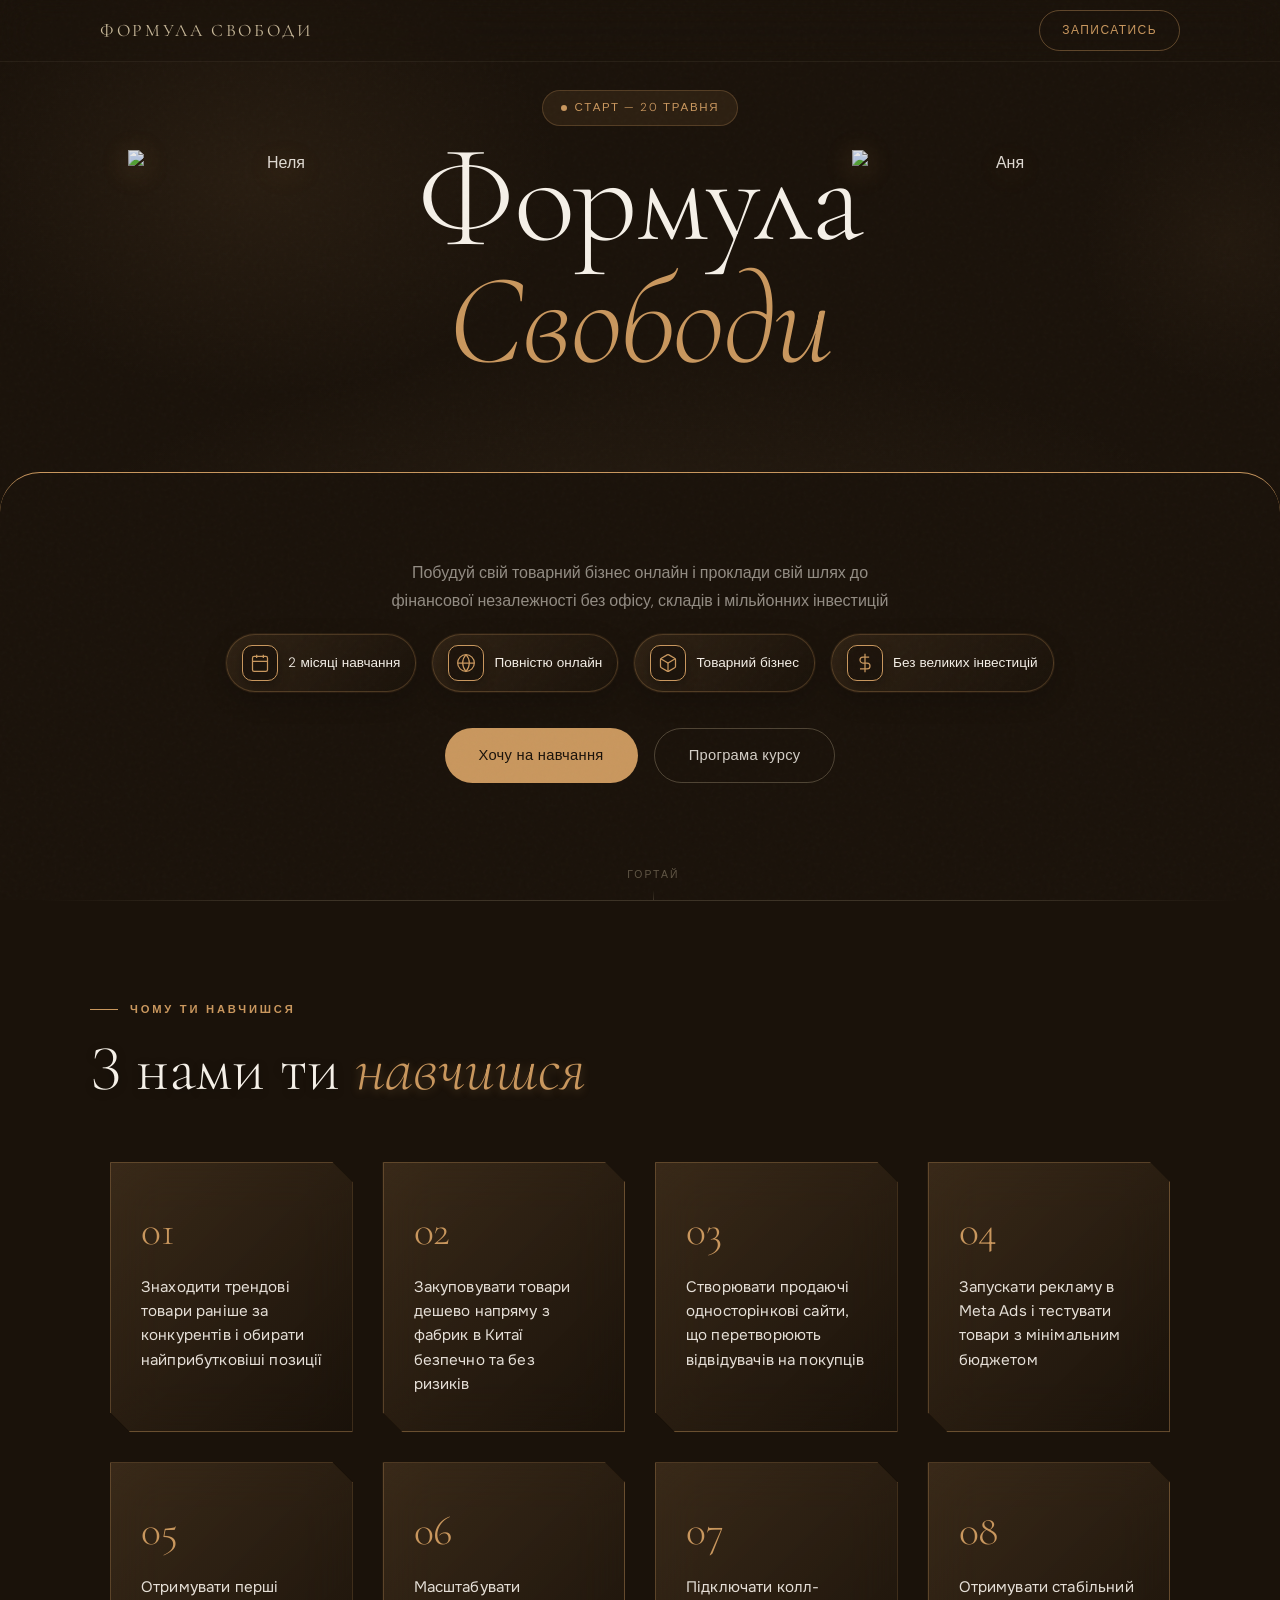
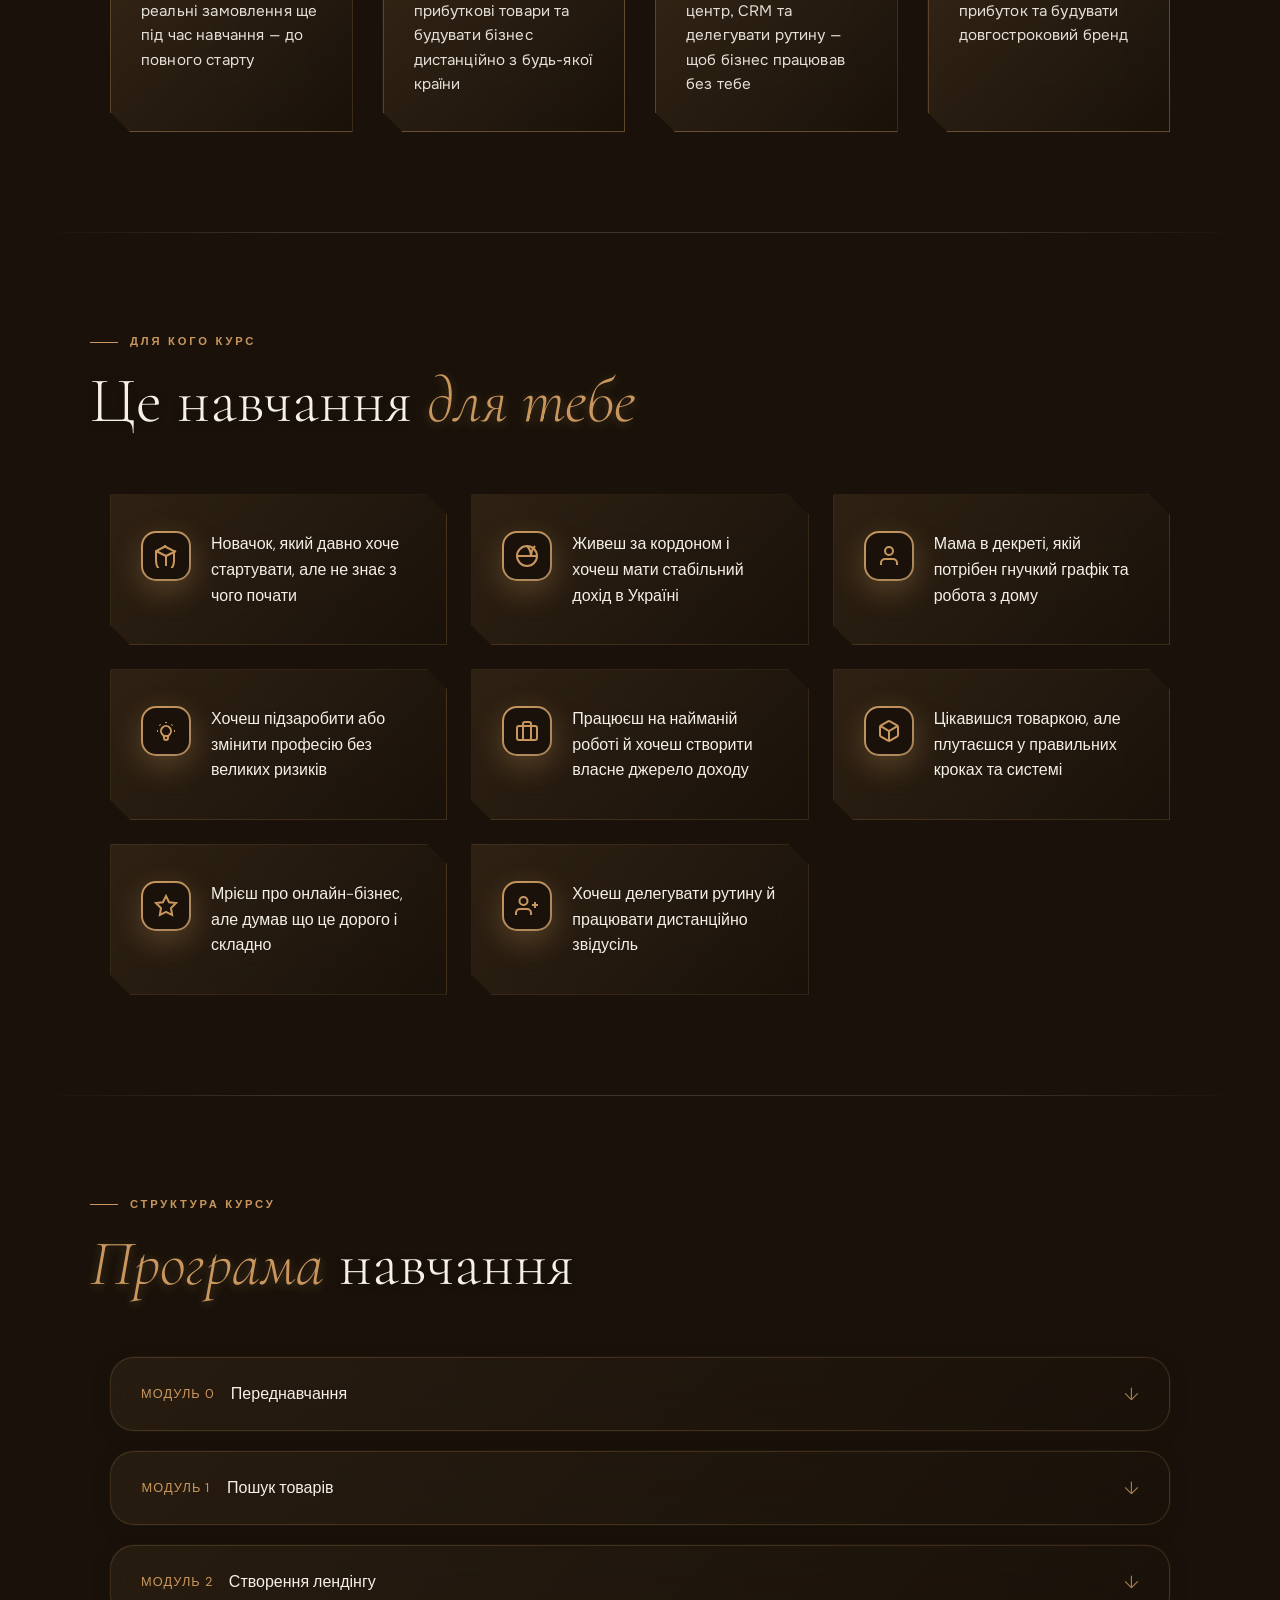
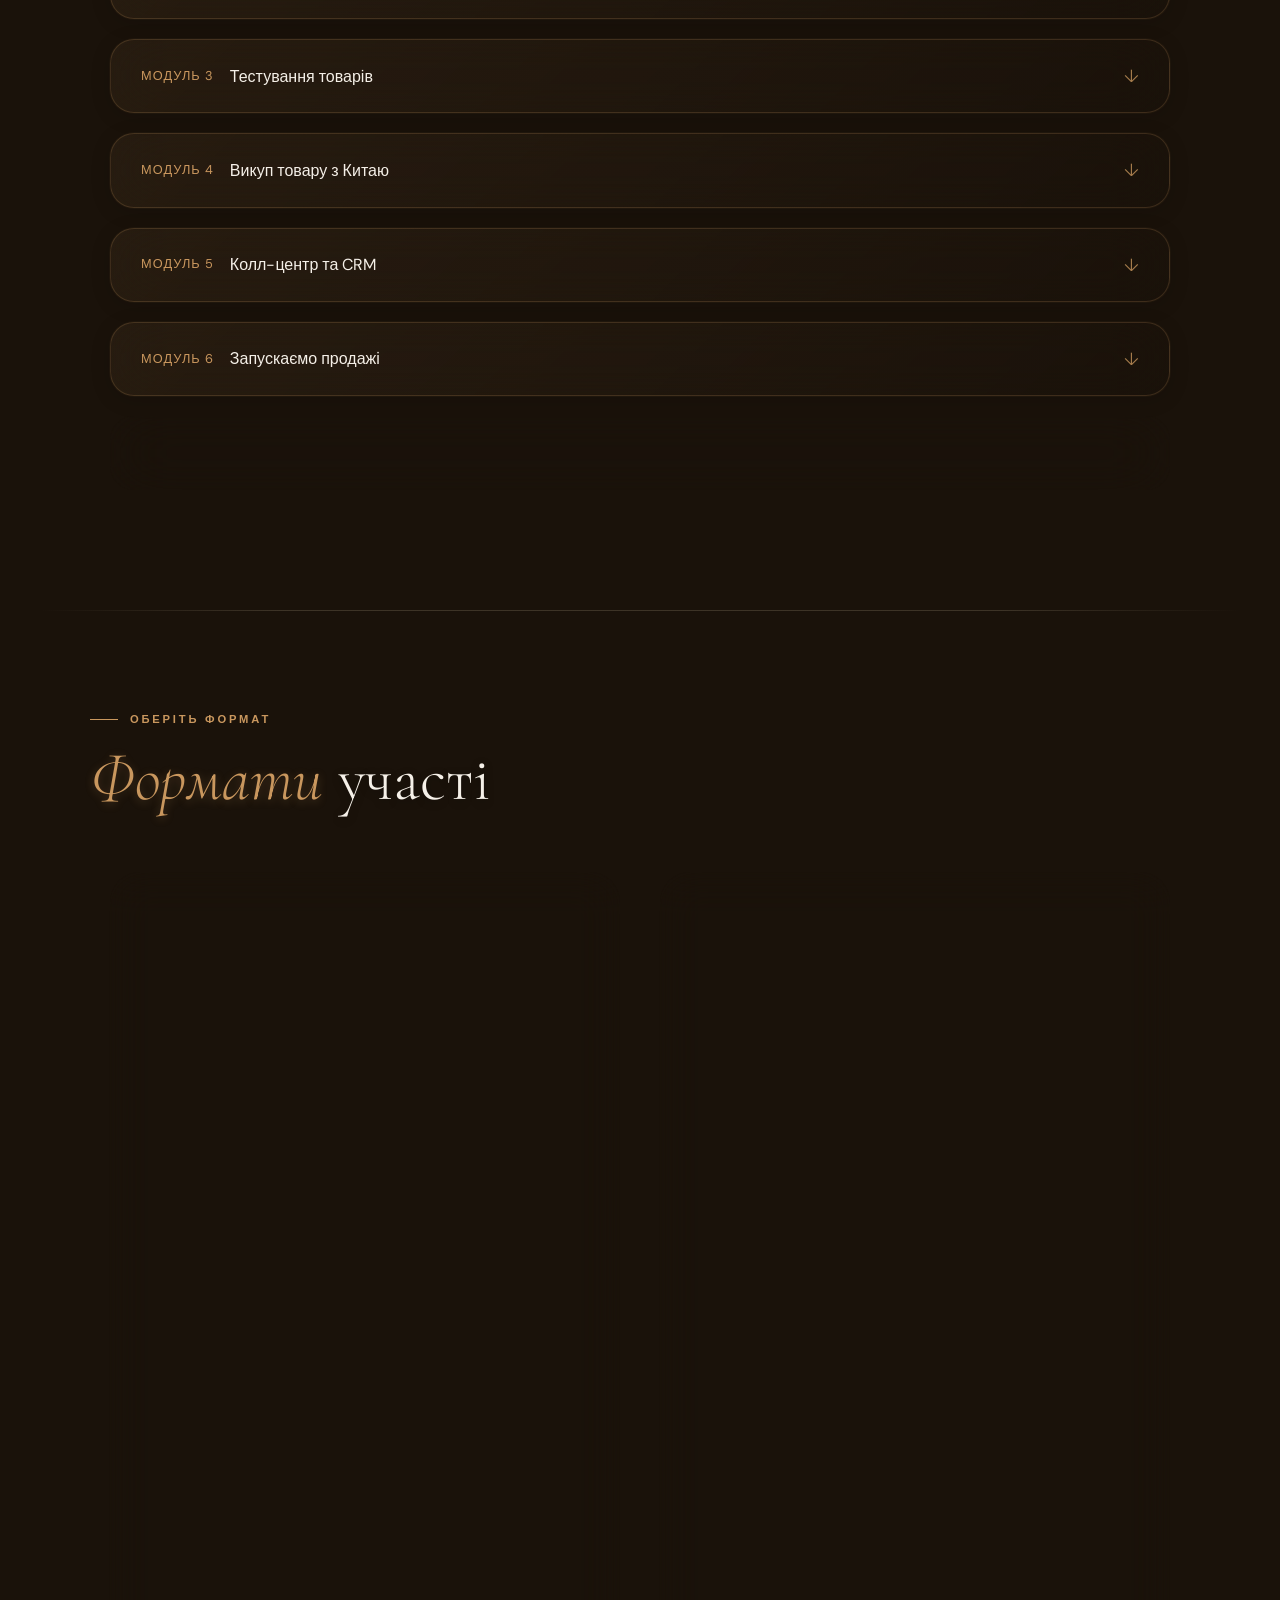
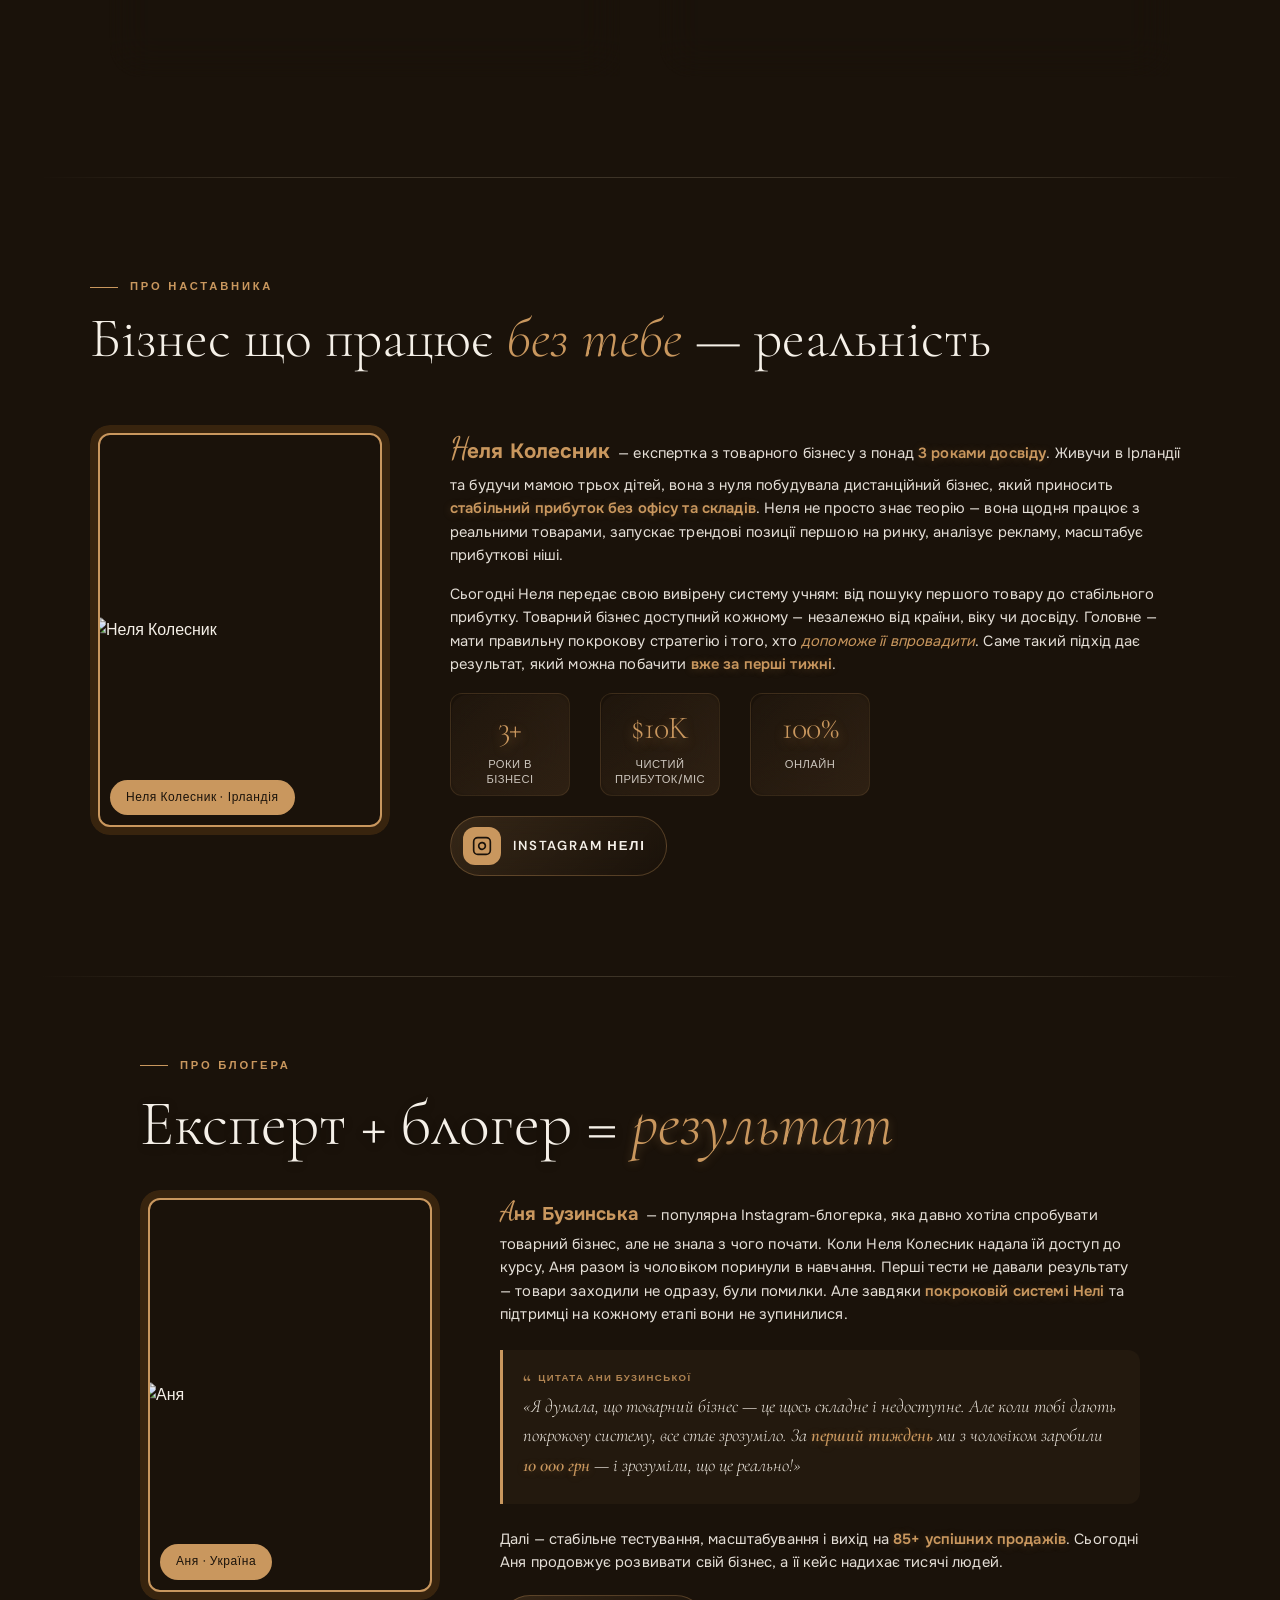
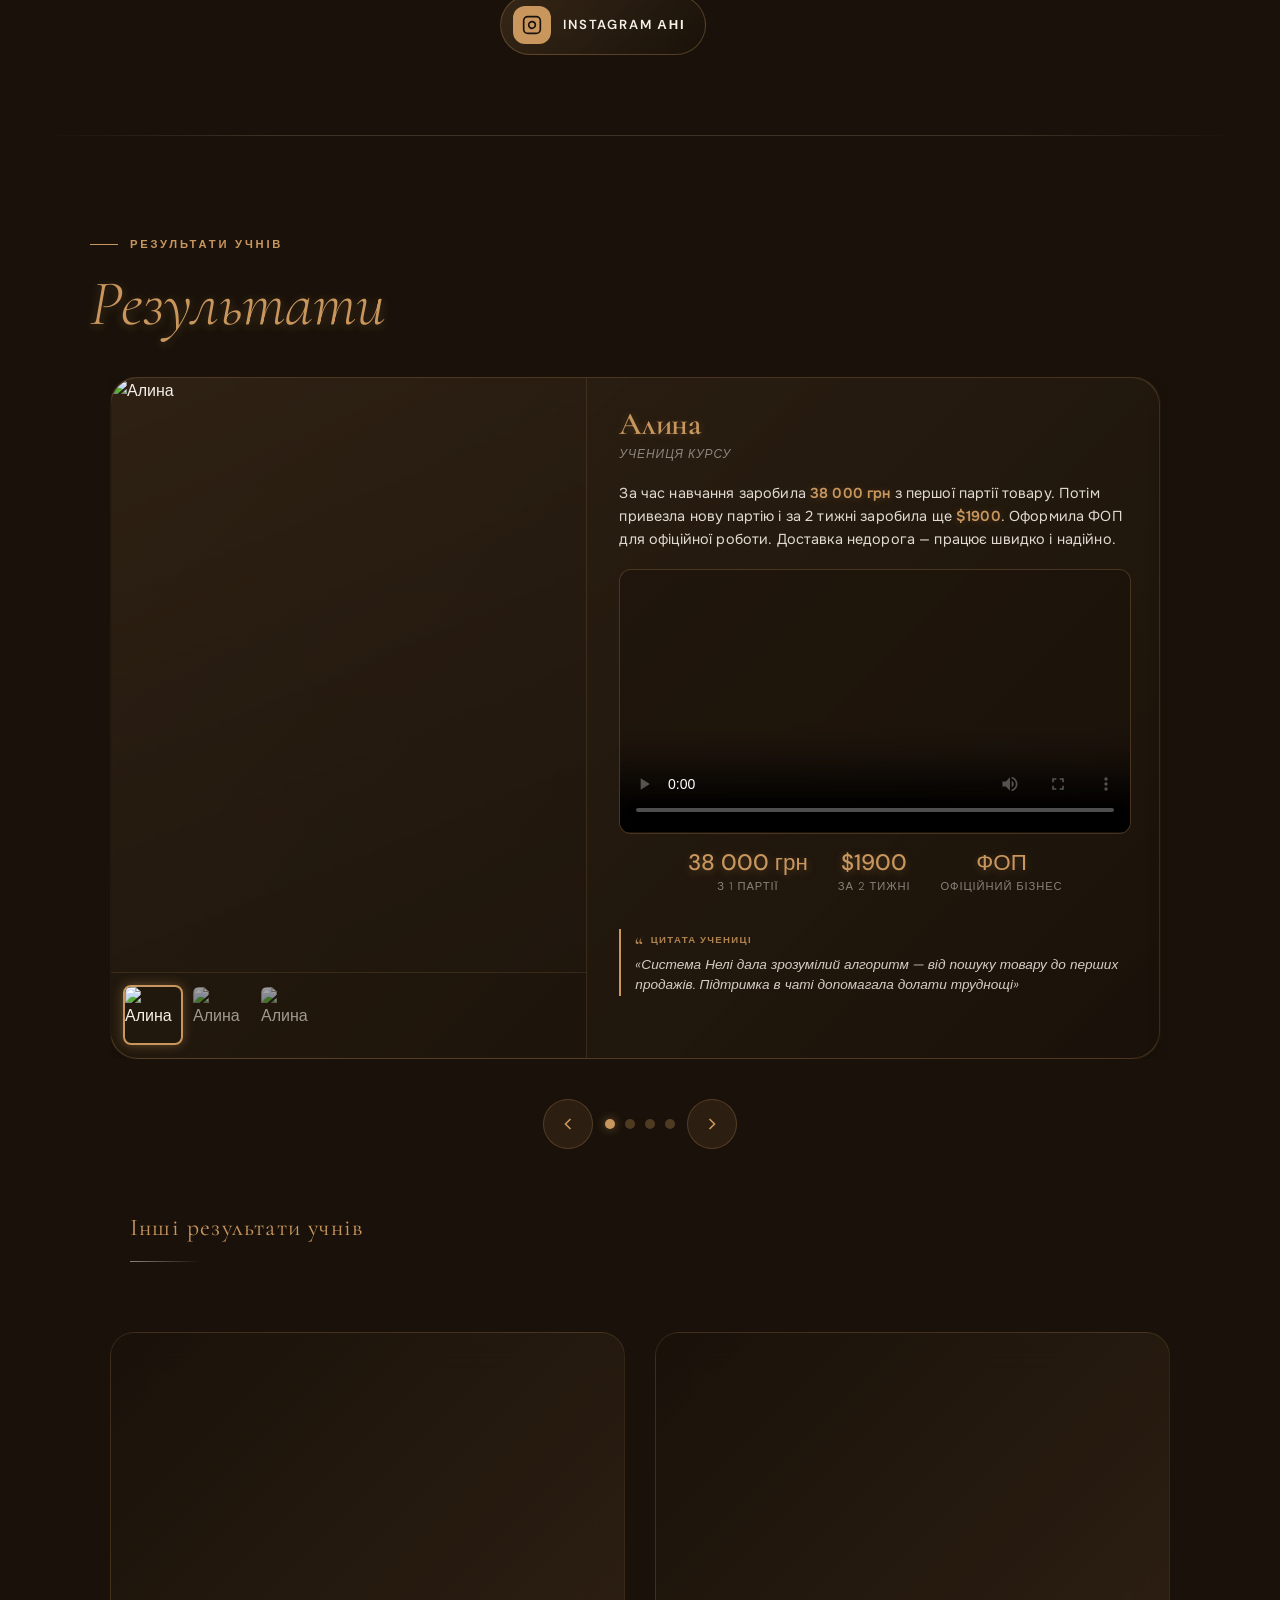
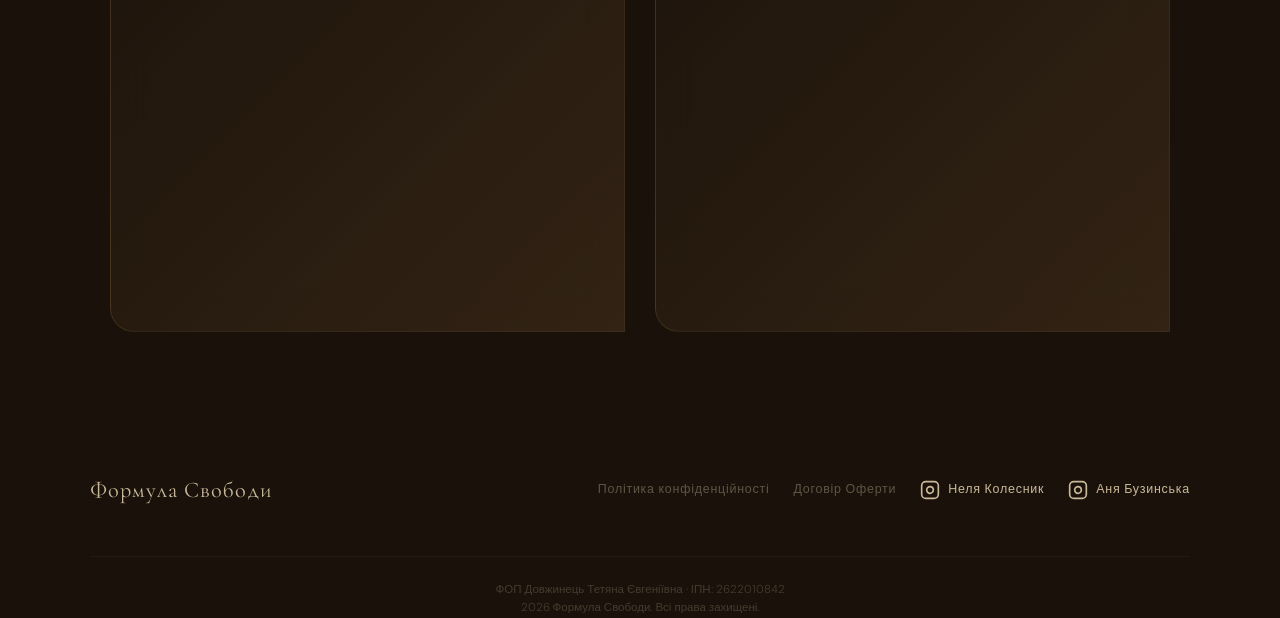
==== commit 17acae5c: "Add files via upload" ====
--- a/index.html
+++ b/index.html
@@ -1,1470 +1,16 @@
 <!DOCTYPE html>
 <html lang="uk">
+  
 <head>
 <meta charset="UTF-8" />
 <meta name="viewport" content="width=device-width, initial-scale=1.0" />
 <title>Формула Свободи — Неля Колесник</title>
 <link rel="preconnect" href="https://fonts.googleapis.com" />
 <link rel="preconnect" href="https://fonts.gstatic.com" crossorigin />
-<link href="https://fonts.googleapis.com/css2?family=Cormorant+Garamond:ital,wght@0,300;0,400;0,600;0,700;1,300;1,400&family=DM+Sans:wght@300;400;500&family=Onest:wght@300;400;500;600&display=swap" rel="stylesheet" />
+<link href="https://fonts.googleapis.com/css2?family=Cormorant+Garamond:ital,wght@0,300;0,400;0,600;0,700;1,300;1,400&family=DM+Sans:wght@300;400;500&family=Onest:wght@300;400;500;600&family=Dancing+Script:wght@400;700&display=swap" rel="stylesheet" />
 <link rel="icon" type="image/svg+xml" href="data:image/svg+xml,%3Csvg xmlns='http://www.w3.org/2000/svg' viewBox='0 0 32 32'%3E%3Crect width='32' height='32' rx='6' fill='%23c9975e'/%3E%3Crect x='6' y='12' width='20' height='14' rx='2' fill='%23f5f0e8'/%3E%3Crect x='10' y='8' width='12' height='6' rx='1' fill='%23c9975e'/%3E%3Crect x='14' y='10' width='4' height='2' rx='1' fill='%23f5f0e8'/%3E%3C/svg%3E" />
 
-<style>
-/* ─── RESET & BASE ─── */
-*, *::before, *::after { box-sizing: border-box; margin: 0; padding: 0; }
-
-:root {
-  --cream:   #f5f0e8;
-  --sand:    #e8deca;
-  --tan:     #c9b99a;
-  --bronze:  #a6845a;
-  --espresso:#3d2b1a;
-  --dark:    #1a120a;
-  --white:   #fdfaf5;
-  --accent:  #c9975e;
-
-  --f-display: 'Cormorant Garamond', serif;
-  --f-body:    'DM Sans', sans-serif;
-
-  --ease-out: cubic-bezier(0.16, 1, 0.3, 1);
-}
-
-html { scroll-behavior: smooth; }
-
-body {
-  background: var(--dark);
-  color: var(--cream);
-  font-family: var(--f-body);
-  font-weight: 300;
-  overflow-x: hidden;
-  cursor: auto;
-  line-height: 1.6;
-}
-
-/* ─── CURSOR REMOVED ─── */
-
-/* ─── NOISE OVERLAY ─── */
-body::before {
-  content: '';
-  position: fixed; inset: 0; z-index: 9000;
-  background-image: url("data:image/svg+xml,%3Csvg viewBox='0 0 256 256' xmlns='http://www.w3.org/2000/svg'%3E%3Cfilter id='n'%3E%3CfeTurbulence type='fractalNoise' baseFrequency='.9' numOctaves='4' stitchTiles='stitch'/%3E%3C/filter%3E%3Crect width='100%25' height='100%25' filter='url(%23n)' opacity='.035'/%3E%3C/svg%3E");
-  pointer-events: none;
-  opacity: .6;
-}
-
-/* ─── NAV ─── */
-nav {
-  position: fixed; top: 0; left: 0; right: 0; z-index: 100;
-  padding: 20px 40px;
-  display: flex; align-items: center; justify-content: space-between;
-  backdrop-filter: blur(20px);
-  -webkit-backdrop-filter: blur(20px);
-  background: rgba(26,18,10,.5);
-  border-bottom: 1px solid rgba(201,185,154,.08);
-  transition: background .4s;
-}
-.nav-logo {
-  font-family: var(--f-display);
-  font-size: 1.1rem;
-  font-weight: 400;
-  letter-spacing: .15em;
-  text-transform: uppercase;
-  color: var(--tan);
-}
-.nav-cta {
-  font-size: .75rem;
-  letter-spacing: .12em;
-  text-transform: uppercase;
-  color: var(--accent);
-  border: 1px solid rgba(201,151,94,.4);
-  padding: 10px 22px;
-  border-radius: 100px;
-  text-decoration: none;
-  transition: all .3s;
-}
-.nav-cta:hover { background: var(--accent); color: var(--dark); }
-
-/* ─── HERO ─── */
-.hero {
-  min-height: 100svh;
-  display: flex; flex-direction: column; align-items: center; justify-content: center;
-  position: relative;
-  padding: 120px 40px 80px;
-  text-align: center;
-  overflow: hidden;
-}
-.hero-bg {
-  position: absolute; inset: 0;
-  background: radial-gradient(ellipse 80% 60% at 50% 80%, rgba(166,132,90,.15) 0%, transparent 70%),
-              radial-gradient(ellipse 40% 40% at 20% 20%, rgba(201,151,94,.08) 0%, transparent 60%);
-}
-.hero-badge {
-  display: inline-flex; align-items: center; gap: 8px;
-  background: rgba(201,151,94,.1);
-  border: 1px solid rgba(201,151,94,.25);
-  border-radius: 100px;
-  padding: 8px 18px;
-  font-size: .72rem;
-  letter-spacing: .15em;
-  text-transform: uppercase;
-  color: var(--accent);
-  margin-bottom: 32px;
-  opacity: 0; animation: fadeUp .8s .2s var(--ease-out) forwards;
-}
-.hero-badge::before {
-  content: '';
-  width: 6px; height: 6px;
-  background: var(--accent);
-  border-radius: 50%;
-  animation: pulse 2s infinite;
-}
-@keyframes pulse { 0%,100%{opacity:1;transform:scale(1)} 50%{opacity:.4;transform:scale(.7)} }
-
-.hero-title {
-  font-family: var(--f-display);
-  font-size: clamp(3.5rem, 10vw, 8rem);
-  font-weight: 300;
-  line-height: .95;
-  letter-spacing: -.01em;
-  margin-bottom: 24px;
-  opacity: 0; animation: fadeUp .9s .35s var(--ease-out) forwards;
-}
-.hero-title em { font-style: italic; color: var(--accent); }
-.hero-title .outline {
-  -webkit-text-stroke: 1px rgba(201,185,154,.5);
-  color: transparent;
-}
-
-.hero-sub {
-  max-width: 500px;
-  font-size: clamp(.9rem, 2vw, 1rem);
-  line-height: 1.7;
-  color: rgba(245,240,232,.55);
-  margin: 0 auto 48px;
-  opacity: 0; animation: fadeUp .9s .5s var(--ease-out) forwards;
-}
-
-.hero-pills {
-  display: flex; gap: 16px; justify-content: center; flex-wrap: wrap;
-  margin-bottom: 56px;
-  opacity: 0; animation: fadeUp .9s .65s var(--ease-out) forwards;
-}
-.pill {
-  display: flex; align-items: center; gap: 10px;
-  padding: 14px 24px;
-  border: 1px solid rgba(201,151,94,.25);
-  border-radius: 100px;
-  font-size: .85rem;
-  color: var(--cream);
-  background: linear-gradient(135deg, rgba(201,151,94,.12) 0%, rgba(26,18,10,.6) 100%);
-  backdrop-filter: blur(20px);
-  box-shadow: 0 8px 25px rgba(0,0,0,0.2), 0 0 0 1px rgba(201,151,94,.1);
-  transition: all .4s cubic-bezier(0.23, 1, 0.32, 1);
-  position: relative;
-  overflow: hidden;
-}
-.pill::before {
-  content: '';
-  position: absolute;
-  top: -50%;
-  left: -50%;
-  width: 200%;
-  height: 200%;
-  background: radial-gradient(circle, rgba(201,151,94,.15) 0%, transparent 60%);
-  opacity: 0;
-  transition: opacity 0.6s var(--ease-out);
-  z-index: 1;
-}
-.pill:hover {
-  border-color: rgba(201,151,94,.5);
-  box-shadow: 0 0 30px rgba(201,151,94,.25), 0 0 0 1px rgba(201,151,94,.2);
-}
-.pill:hover::before { opacity: 1; }
-.pill-icon {
-  width: 36px;
-  height: 36px;
-  background: rgba(26,18,10,.8);
-  border: 1.5px solid var(--accent);
-  border-radius: 10px;
-  display: flex;
-  align-items: center;
-  justify-content: center;
-  box-shadow: 0 4px 12px rgba(0,0,0,0.3);
-  position: relative;
-  z-index: 2;
-  flex-shrink: 0;
-}
-.pill-icon svg {
-  width: 20px;
-  height: 20px;
-  color: var(--accent);
-  stroke-width: 1.5;
-}
-.pill span:last-child {
-  position: relative;
-  z-index: 2;
-  font-weight: 500;
-  letter-spacing: 0.02em;
-}
-
-.hero-cta-group {
-  display: flex; gap: 16px; justify-content: center; flex-wrap: wrap;
-  opacity: 0; animation: fadeUp .9s .8s var(--ease-out) forwards;
-}
-.btn-primary {
-  display: inline-flex; align-items: center; gap: 10px;
-  background: var(--accent);
-  color: var(--dark);
-  font-family: var(--f-body);
-  font-size: .85rem;
-  font-weight: 600;
-  letter-spacing: .1em;
-  text-transform: uppercase;
-  text-decoration: none;
-  padding: 18px 36px;
-  border-radius: 100px;
-  border: none; cursor: pointer;
-  transition: transform .3s var(--ease-out), box-shadow .3s;
-}
-.btn-primary { 
-  position: relative;
-  overflow: hidden;
-}
-.btn-primary::before {
-  content: '';
-  position: absolute;
-  top: 0;
-  left: -100%;
-  width: 100%;
-  height: 100%;
-  background: linear-gradient(90deg, transparent, rgba(255,255,255,.1), transparent);
-  transition: left 0.6s var(--ease-out);
-}
-.btn-primary:hover { 
-  transform: translateY(-2px) scale(1.01); 
-  box-shadow: 0 15px 35px rgba(201,151,94,.3); 
-}
-.btn-primary:hover::before { left: 100%; }
-.btn-ghost {
-  display: inline-flex; align-items: center; gap: 10px;
-  border: 1px solid rgba(201,185,154,.25);
-  color: var(--cream);
-  font-family: var(--f-body);
-  font-size: .85rem;
-  font-weight: 600;
-  letter-spacing: .1em;
-  text-transform: uppercase;
-  text-decoration: none;
-  padding: 18px 36px;
-  border-radius: 100px;
-  transition: border-color .3s, background .3s;
-}
-.btn-ghost { 
-  position: relative;
-  overflow: hidden;
-}
-.btn-ghost::before {
-  content: '';
-  position: absolute;
-  top: 0;
-  left: -100%;
-  width: 100%;
-  height: 100%;
-  background: linear-gradient(90deg, transparent, rgba(201,151,94,.05), transparent);
-  transition: left 0.6s var(--ease-out);
-}
-.btn-ghost:hover { 
-  border-color: var(--accent); 
-  background: rgba(201,151,94,.08); 
-  transform: translateY(-1px);
-}
-.btn-ghost:hover::before { left: 100%; }
-
-.hero-scroll {
-  position: absolute; bottom: 8px; left: 49%; transform: translateX(-50%);
-  display: flex; flex-direction: column; align-items: center; gap: 6px;
-  opacity: 0; animation: fadeUp .9s 1.2s var(--ease-out) forwards;
-  width: fit-content;
-}
-.hero-scroll span {
-  font-size: .65rem; letter-spacing: .2em; text-transform: uppercase; color: rgba(201,185,154,.4);  text-align: center; 
-}
-.scroll-line {
-  width: 1px; height: 40px;
-  background: linear-gradient(to bottom, transparent, rgba(201,185,154,.4), transparent);
-  animation: scrollAnim 1.5s ease-in-out infinite;
-}
-@keyframes scrollAnim { 0%{transform:scaleY(0);transform-origin:top} 50%{transform:scaleY(1);transform-origin:top} 51%{transform:scaleY(1);transform-origin:bottom} 100%{transform:scaleY(0);transform-origin:bottom} }
-
-@keyframes fadeUp {
-  from { opacity: 0; transform: translateY(30px); }
-  to   { opacity: 1; transform: translateY(0); }
-}
-
-/* ─── DIVIDER ─── */
-.section-divider {
-  height: 1px;
-  background: linear-gradient(to right, transparent, rgba(201,185,154,.2) 20%, rgba(201,185,154,.2) 80%, transparent);
-  margin: 0 40px;
-}
-
-/* ─── SECTION BASE ─── */
-section { padding: 100px 40px; }
-.section-label {
-  font-size: .7rem;
-  letter-spacing: .25em;
-  text-transform: uppercase;
-  color: var(--accent);
-  margin-bottom: 16px;
-  display: flex; align-items: center; gap: 12px;
-  font-weight: 600;
-}
-.section-label::before {
-  content: '';
-  width: 28px; height: 1px; background: var(--accent);
-}
-.section-title {
-  font-family: var(--f-display);
-  font-size: clamp(2.4rem, 6vw, 5rem);
-  font-weight: 300;
-  line-height: 1.05;
-  margin-bottom: 24px;
-  color: var(--cream);
-  text-shadow: 0 2px 10px rgba(0,0,0,0.3);
-}
-.section-title em { 
-  font-style: italic; 
-  color: var(--accent); 
-  text-shadow: 0 2px 10px rgba(201,151,94,0.3);
-}
-
-/* ─── LEARN SECTION ─── */
-.learn { background: var(--dark); }
-.learn-inner { max-width: 1100px; margin: 0 auto; }
-.learn-grid {
-  display: grid;
-  grid-template-columns: repeat(4, 1fr);
-  grid-auto-rows: auto;
-  gap: 30px;
-  margin-top: 80px;
-  padding: 0 20px;
-  justify-items: center;
-}
-.learn-grid .learn-card:nth-child(5),
-.learn-grid .learn-card:nth-child(6),
-.learn-grid .learn-card:nth-child(7),
-.learn-grid .learn-card:nth-child(8) {
-  grid-row: 2;
-}
-.learn-grid .learn-card:nth-child(5) {
-  grid-column: 1;
-}
-.learn-grid .learn-card:nth-child(6) {
-  grid-column: 2;
-}
-.learn-grid .learn-card:nth-child(7) {
-  grid-column: 3;
-}
-.learn-grid .learn-card:nth-child(8) {
-  grid-column: 4;
-}
-.learn-card {
-  padding: 35px 30px;
-  border: 1px solid rgba(201,151,94,.35);
-  background: linear-gradient(135deg, rgba(201,151,94,.18) 0%, rgba(26,18,10,.65) 100%);
-  position: relative;
-  overflow: hidden;
-  transition: all .6s cubic-bezier(0.23, 1, 0.32, 1);
-  clip-path: polygon(0 0, calc(100% - 20px) 0, 100% 20px, 100% 100%, 20px 100%, 0 calc(100% - 20px));
-  backdrop-filter: blur(25px);
-  box-shadow: 0 15px 40px rgba(0,0,0,0.3), 0 0 0 1px rgba(201,151,94,.15);
-}
-.learn-card::before {
-  content: '';
-  position: absolute;
-  top: -50%;
-  left: -50%;
-  width: 200%;
-  height: 200%;
-  background: radial-gradient(circle, rgba(201,151,94,.15) 0%, transparent 60%);
-  opacity: 0;
-  transition: opacity 0.8s var(--ease-out);
-  z-index: 1;
-}
-.learn-card:hover { 
-  transform: translateY(-12px) scale(1.03); 
-  box-shadow: 0 25px 60px rgba(201,151,94,.35), 0 0 0 1px rgba(201,151,94,.3); 
-  border-color: rgba(201,151,94,.4);
-}
-.learn-card:hover::before { opacity: 1; }
-.learn-num {
-  font-family: var(--f-display);
-  font-size: 2.6rem;
-  font-weight: 200;
-  color: var(--accent);
-  margin-bottom: 10px;
-  letter-spacing: -0.01em;
-  position: relative;
-}
-.learn-text {
-  font-family: 'Onest', sans-serif;
-  font-size: 0.95rem;
-  line-height: 1.6;
-  color: rgba(245,240,232,.92);
-  font-weight: 400;
-  letter-spacing: 0.01em;
-  -webkit-font-smoothing: antialiased;
-  -moz-osx-font-smoothing: grayscale;
-  text-rendering: optimizeLegibility;
-}
-.format-tag {
-  display: inline-block;
-  padding: 8px 16px;
-  border-radius: 100px;
-  font-size: .7rem;
-  font-weight: 500;
-  letter-spacing: .1em;
-  text-transform: uppercase;
-  margin-bottom: 20px;
-}
-.format-tag.curator {
-  background: rgba(201,151,94,.15);
-  color: var(--accent);
-  border: 1px solid rgba(201,151,94,.3);
-}
-.format-tag.personal {
-  background: linear-gradient(135deg, var(--accent) 0%, var(--bronze) 100%);
-  color: var(--dark);
-  font-weight: 400;
-}
-
-/* Corner tag styles */
-.format-tag-corner {
-  position: absolute;
-  top: 19px;
-  left: 25px;
-  padding: 4px 10px;
-  border-radius: 6px;
-  font-size: .6rem;
-  font-weight: 500;
-  letter-spacing: .08em;
-  text-transform: uppercase;
-  z-index: 10;
-}
-.format-tag-corner.curator {
-  background: rgba(201,151,94,.2);
-  color: var(--accent);
-  border: 1px solid rgba(201,151,94,.25);
-}
-.format-tag-corner.personal {
-  background: linear-gradient(135deg, var(--accent) 0%, var(--bronze) 100%);
-  color: var(--dark);
-}
-
-/* Banner title styles */
-.format-name.banner-title {
-  font-size: 3.8rem;
-  font-weight: 300;
-  line-height: 1.0;
-  margin-bottom: 20px;
-  text-align: center;
-}
-.format-name.banner-title em {
-  font-style: italic;
-  color: var(--accent);
-}
-
-/* Small subtitle styles */
-.format-desc.subtitle-small {
-  margin-top: 30px;
-  font-size: 0.7rem;
-  line-height: 1.4;
-  color: rgba(245,240,232,.45);
-  margin-bottom: 30px;
-  text-align: center;
-  padding-top: 0;
-  letter-spacing: 0.02em;
-}
-
-/* ─── FOR WHO SECTION ─── */
-.forwho { background: var(--dark); }
-.forwho-inner { max-width: 1100px; margin: 0 auto; }
-.forwho-grid {
-  display: grid;
-  grid-template-columns: repeat(auto-fit, minmax(280px, 1fr));
-  gap: 24px;
-  margin-top: 80px;
-  padding: 0 20px;
-}
-.forwho-item {
-  padding: 36px 30px;
-  border: 1px solid rgba(201,151,94,.15);
-  background: linear-gradient(135deg, rgba(201,151,94,.12) 0%, rgba(26,18,10,.5) 100%);
-  position: relative;
-  overflow: hidden;
-  transition: all .5s cubic-bezier(0.23, 1, 0.32, 1);
-  clip-path: polygon(0 0, calc(100% - 20px) 0, 100% 20px, 100% 100%, 20px 100%, 0 calc(100% - 20px));
-  backdrop-filter: blur(25px);
-  display: flex;
-  align-items: flex-start;
-  gap: 20px;
-  box-shadow: 0 8px 25px rgba(0,0,0,0.15);
-}
-.forwho-item { 
-  position: relative;
-  overflow: hidden;
-}
-.forwho-item::before {
-  content: '';
-  position: absolute;
-  top: -50%;
-  left: -50%;
-  width: 200%;
-  height: 200%;
-  background: radial-gradient(circle, rgba(201,151,94,.08) 0%, transparent 70%);
-  opacity: 0;
-  transition: opacity 0.6s var(--ease-out);
-  z-index: 1;
-}
-.forwho-item:hover { 
-  background: linear-gradient(135deg, rgba(201,151,94,.1) 0%, rgba(26,18,10,.55) 100%);
-  transform: translateY(-2px);
-  box-shadow: 0 10px 25px rgba(201,151,94,.15);
-}
-.forwho-item:hover::before { opacity: 1; }
-.forwho-icon {
-  width: 50px; height: 50px; flex-shrink: 0;
-  background: linear-gradient(135deg, var(--accent) 0%, var(--bronze) 100%);
-  border-radius: 15px;
-  display: flex; align-items: center; justify-content: center;
-  font-size: 1.2rem;
-  margin-top: 0;
-  box-shadow: 0 10px 30px rgba(201,151,94,0.3);
-  transition: all .4s cubic-bezier(0.23, 1, 0.32, 1);
-  position: relative;
-  overflow: hidden;
-}
-.forwho-icon::before {
-  content: '';
-  position: absolute;
-  inset: 2px;
-  background: var(--dark);
-  border-radius: 13px;
-  z-index: 1;
-  transition: all .4s cubic-bezier(0.23, 1, 0.32, 1);
-}
-.forwho-icon svg {
-  width: 24px;
-  height: 24px;
-  color: var(--accent);
-  stroke-width: 2;
-  transition: all .4s cubic-bezier(0.23, 1, 0.32, 1);
-  z-index: 2;
-  position: relative;
-}
-.forwho-item:hover .forwho-icon {
-  transform: scale(1.05) rotate(2deg);
-  box-shadow: 0 10px 25px rgba(201,151,94,0.3);
-}
-.forwho-item:hover .forwho-icon svg {
-  color: var(--cream);
-  stroke: var(--cream);
-}
-.forwho-item:hover .forwho-icon::before {
-  inset: 3px;
-  background: linear-gradient(135deg, var(--accent) 0%, var(--bronze) 100%);
-}
-
-/* ─── FORMATS SECTION ─── */
-.formats { background: var(--dark); }
-.formats-inner { max-width: 1100px; margin: 0 auto; }
-.formats-grid {
-  display: grid;
-  grid-template-columns: repeat(auto-fit, minmax(400px, 1fr));
-  gap: 40px;
-  margin-top: 80px;
-  padding: 0 20px;
-}
-.format-card {
-  background: linear-gradient(135deg, rgba(201,151,94,.08) 0%, rgba(26,18,10,.4) 100%);
-  border: 1px solid rgba(201,151,94,.15);
-  border-radius: 30px 30px 0 30px;
-  position: relative;
-  overflow: hidden;
-  transition: all .5s cubic-bezier(0.23, 1, 0.32, 1);
-  backdrop-filter: blur(20px);
-  padding-top: 45px;
-  display: flex;
-  flex-direction: column;
-}
-.format-card.curator {
-  border: 1px solid rgba(201,151,94,.22);
-  box-shadow: 0 8px 25px rgba(201,151,94,.12);
-}
-.format-card::before {
-  content: '';
-  position: absolute;
-  inset: 0;
-  background: linear-gradient(135deg, rgba(201,151,94,.05) 0%, transparent 50%);
-  opacity: 0;
-  transition: opacity 0.6s var(--ease-out);
-  z-index: 1;
-}
-.format-card:hover { 
-  transform: translateY(-3px); 
-  box-shadow: 0 12px 30px rgba(201,151,94,.15); 
-}
-.format-card:hover::before { opacity: 1; }
-.format-card-top {
-  padding: 25px 50px 15px;
-  position: relative;
-  z-index: 2;
-  text-align: center;
-}
-.format-tag {
-  display: inline-block;
-  padding: 8px 16px;
-  border-radius: 100px;
-  font-size: .7rem;
-  font-weight: 500;
-  letter-spacing: .1em;
-  text-transform: uppercase;
-  margin-bottom: 20px;
-}
-.format-tag.curator {
-  background: rgba(201,151,94,.15);
-  color: var(--accent);
-  border: 1px solid rgba(201,151,94,.22);
-}
-.format-tag.personal {
-  background: linear-gradient(135deg, var(--accent) 0%, var(--bronze) 100%);
-  color: var(--dark);
-  border: none;
-}
-.format-name {
-  font-family: var(--f-display);
-  font-size: 2.8rem;
-  font-weight: 300;
-  line-height: 1.15;
-  margin-bottom: 35px;
-  color: var(--cream);
-  text-align: center;
-}
-.format-name em {
-  font-style: italic;
-  color: var(--accent);
-}
-.format-desc {
-  font-family: 'Onest', sans-serif;
-  font-size: 0.9rem;
-  line-height: 1.6;
-  color: rgba(245,240,232,.85);
-  font-weight: 400;
-  margin-bottom: 30px;
-  padding-top: 10px;
-}
-.format-features {
-  padding: 0 40px 30px;
-  position: relative;
-  z-index: 2;
-  flex: 1;
-}
-.format-features li {
-  display: flex;
-  align-items: flex-start;
-  gap: 12px;
-  margin-bottom:16px;
-  font-family: 'Onest', sans-serif;
-  font-size: 0.95rem;
-  line-height: 1.6;
-  color: rgba(245,240,232,.92);
-  font-weight: 400;
-  letter-spacing: 0.01em;
-  -webkit-font-smoothing: antialiased;
-  -moz-osx-font-smoothing: grayscale;
-  text-rendering: optimizeLegibility;
-}
-.feat-dot {
-  width: 6px;
-  height: 6px;
-  background: var(--accent);
-  border-radius: 50%;
-  margin-top: 8px;
-  flex-shrink: 0;
-}
-.format-cta-wrap {
-  padding: 20px 40px 40px;
-  position: relative;
-  z-index: 2;
-  margin-top: auto;
-}
-.dark-card {
-  background: linear-gradient(135deg, rgba(201,151,94,.18) 0%, rgba(26,18,10,.65) 100%);
-  border: 1px solid rgba(201,151,94,.4);
-  box-shadow: 0 10px 35px rgba(201,151,94,.18), inset 0 1px 0 rgba(201,151,94,.1);
-}
-
-/* ─── ACCORDION SECTION ─── */
-.programme { background: var(--dark); }
-.programme-inner { max-width: 1100px; margin: 0 auto; }
-.acc-list {
-  margin-top: 80px;
-  padding: 0 20px;
-}
-.acc-item {
-  background: linear-gradient(135deg, rgba(201,151,94,.08) 0%, rgba(26,18,10,.45) 100%);
-  border: 1px solid rgba(201,151,94,.2);
-  border-radius: 24px;
-  margin-bottom: 20px;
-  position: relative;
-  overflow: hidden;
-  transition: all .5s var(--ease-out);
-  backdrop-filter: blur(30px);
-  box-shadow: 0 4px 20px rgba(0,0,0,0.15), 0 0 0 1px rgba(201,151,94,.05);
-}
-.acc-item::before {
-  content: '';
-  position: absolute;
-  top: 0;
-  left: 0;
-  right: 0;
-  height: 1px;
-  background: linear-gradient(90deg, transparent, rgba(201,151,94,.4), transparent);
-  opacity: 0;
-  transition: opacity .5s var(--ease-out);
-}
-.acc-item:hover::before { opacity: 1; }
-.acc-item:hover {
-  border-color: rgba(201,151,94,.35);
-  box-shadow: 0 8px 30px rgba(201,151,94,.15), 0 0 0 1px rgba(201,151,94,.1);
-  transform: translateY(-2px);
-}
-.acc-item.bonus {
-  background: linear-gradient(135deg, rgba(201,151,94,.12) 0%, rgba(26,18,10,.5) 100%);
-  border: 1px solid rgba(201,151,94,.3);
-  box-shadow: 0 4px 25px rgba(201,151,94,.12), 0 0 0 1px rgba(201,151,94,.08);
-}
-.acc-item.bonus:hover {
-  border-color: rgba(201,151,94,.45);
-  box-shadow: 0 12px 40px rgba(201,151,94,.2), 0 0 0 1px rgba(201,151,94,.15);
-}
-.acc-header {
-  padding: 22px 30px;
-  display: flex;
-  align-items: center;
-  justify-content: space-between;
-  cursor: pointer;
-  position: relative;
-  z-index: 2;
-}
-.acc-meta {
-  display: flex;
-  align-items: center;
-  gap: 16px;
-}
-.acc-num {
-  min-width: 70px;
-  font-size: .8rem;
-  font-weight: 400;
-  color: var(--accent);
-  letter-spacing: .08em;
-  text-align: center;
-  text-transform: uppercase;
-  position: relative;
-}
-.acc-item.acc-bonus .acc-num {
-  min-width: 70px;
-  font-size: .8rem;
-  font-weight: 400;
-  color: var(--accent);
-}
-.acc-item.acc-bonus .acc-num::before {
-  content: "Бонус ✦";
-  font-size: .8rem;
-  letter-spacing: .08em;
-}
-.acc-name {
-  font-size: 1rem;
-  font-weight: 400;
-  color: var(--cream);
-}
-.acc-arrow {
-  font-size: 1.1rem;
-  color: var(--accent);
-  transition: transform .3s var(--ease-out), color .3s var(--ease-out), filter .3s var(--ease-out);
-  opacity: .8;
-}
-.acc-item:hover .acc-arrow {
-  opacity: 1;
-  color: #F5F5DC;
-  filter: brightness(1.2) sepia(0.4) hue-rotate(15deg) saturate(1.2);
-}
-.acc-item.active .acc-arrow { transform: rotate(180deg); }
-.acc-body {
-  max-height: 0;
-  overflow: hidden;
-  transition: max-height .3s var(--ease-out);
-}
-.acc-body-inner {
-  padding: 0 30px 20px 30px;
-}
-.acc-points {
-  list-style: none;
-}
-.acc-points li {
-  padding: 14px 0 14px 24px;
-  border-bottom: 1px solid rgba(201,151,94,.08);
-  font-family: 'Onest', sans-serif;
-  font-size: 0.96rem;
-  line-height: 1.7;
-  color: rgba(245,240,232,.95);
-  font-weight: 400;
-  letter-spacing: 0.015em;
-  -webkit-font-smoothing: antialiased;
-  -moz-osx-font-smoothing: grayscale;
-  text-rendering: optimizeLegibility;
-  position: relative;
-  text-shadow: 0 1px 3px rgba(0,0,0,0.2);
-  transition: all .3s var(--ease-out);
-}
-.acc-points li::before {
-  content: '';
-  position: absolute;
-  left: 0;
-  top: 50%;
-  transform: translateY(-50%);
-  width: 6px;
-  height: 6px;
-  background: linear-gradient(135deg, var(--accent) 0%, var(--bronze) 100%);
-  border-radius: 50%;
-  box-shadow: 0 0 8px rgba(201,151,94,.4);
-  transition: all .3s var(--ease-out);
-}
-.acc-points li:hover {
-  color: var(--cream);
-}
-.acc-points li:hover::before {
-  box-shadow: 0 0 12px rgba(201,151,94,.6);
-}
-.acc-points li:last-child { border-bottom: none; }
-
-/* ─── CASES SECTION ─── */
-.cases { background: var(--dark); }
-.cases-inner { max-width: 1100px; margin: 0 auto; }
-.cases-header {
-  display: flex;
-  justify-content: space-between;
-  align-items: center;
-  margin-bottom: 40px;
-  padding: 0 20px;
-}
-.cases-nav {
-  display: flex;
-  gap: 12px;
-  padding: 0 20px;
-  justify-content: center;
-  margin-top: 5px;
-}
-.cases-nav-arrow {
-  display: flex;
-  align-items: center;
-  justify-content: center;
-  cursor: pointer;
-  padding: 12px;
-  border-radius: 50%;
-  width: 65px;
-  height: 65px;
-  transition: all .3s var(--ease-out);
-}
-.cases-nav-arrow img {
-  filter: none;
-}
-.cases-nav-arrow:hover {
-  filter: drop-shadow(0 0 12px rgba(245,245,220,0.6));
-}
-.cases-nav-arrow:hover img {
-  filter: brightness(2) sepia(0.8) hue-rotate(20deg) saturate(1.5);
-}
-.cases-nav-arrow:disabled {
-  opacity: .3;
-  cursor: not-allowed;
-  background: none;
-}
-.cases-scroll {
-  display: flex;
-  gap: 30px;
-  overflow-x: auto;
-  scroll-snap-type: x mandatory;
-  scroll-behavior: smooth;
-  padding: 40px 20px;
-  margin: 0 -20px;
-}
-.cases-scroll::-webkit-scrollbar {
-  display: none;
-}
-.case-card {
-  flex: 0 0 380px;
-  scroll-snap-align: start;
-  background: linear-gradient(135deg, rgba(26,18,10,.9) 0%, rgba(61,43,26,.7) 100%);
-  border: none;
-  border-radius: 30px 30px 0 30px;
-  padding: 60px 50px;
-  position: relative;
-  overflow: hidden;
-  transition: all .5s cubic-bezier(0.23, 1, 0.32, 1);
-  backdrop-filter: blur(20px);
-  min-height: 450px;
-}
-.case-card { 
-  position: relative;
-  overflow: hidden;
-}
-.case-card::before {
-  content: '';
-  position: absolute;
-  top: -50%;
-  left: -50%;
-  width: 200%;
-  height: 200%;
-  background: radial-gradient(circle, rgba(201,151,94,.08) 0%, transparent 70%);
-  opacity: 0;
-  transition: opacity 0.7s var(--ease-out);
-  z-index: 1;
-}
-.case-card:hover { 
-  background: linear-gradient(135deg, rgba(26,18,10,.9) 0%, rgba(61,43,26,.7) 100%);
-  transform: none;
-  box-shadow: none;
-}
-.case-card:hover::before { opacity: 0; }
-.case-title {
-  font-family: var(--f-display);
-  font-size: 1.8rem;
-  font-weight: 300;
-  margin-bottom: 12px;
-  color: var(--cream);
-  position: relative;
-  z-index: 2;
-  text-shadow: 0 2px 8px rgba(0,0,0,0.4);
-  letter-spacing: -0.01em;
-}
-.case-result {
-  font-size: 1.1rem;
-  font-weight: 600;
-  color: var(--accent);
-  margin-bottom: 8px;
-  letter-spacing: .05em;
-  text-shadow: 0 2px 4px rgba(201,151,94,0.3);
-}
-.case-subtitle {
-  font-size: 0.85rem;
-  color: rgba(245,240,232,.5);
-  margin-bottom: 20px;
-  font-style: italic;
-  letter-spacing: 0.02em;
-  line-height: 1.4;
-}
-.case-divider {
-  width: 30px;
-  height: 1px;
-  background: linear-gradient(90deg, var(--accent), transparent);
-  margin: 20px 0;
-  border-radius: 1px;
-  opacity: 0.6;
-}
-.case-text {
-  font-family: 'Onest', sans-serif;
-  font-size: 0.9rem;
-  line-height: 1.7;
-  color: rgba(245,240,232,.85);
-  font-weight: 400;
-  letter-spacing: 0.01em;
-  position: relative;
-  z-index: 2;
-  -webkit-font-smoothing: antialiased;
-  -moz-osx-font-smoothing: grayscale;
-  text-rendering: optimizeLegibility;
-  margin-bottom: 20px;
-}
-.case-text strong {
-  color: var(--cream);
-  font-weight: 500;
-}
-.case-quote {
-  font-style: italic;
-  color: rgba(245,240,232,.75);
-  padding-left: 12px;
-  border-left: 2px solid var(--accent);
-  margin-top: 16px;
-  font-size: 0.88rem;
-  line-height: 1.6;
-}
-
-/* ─── ABOUT SECTION ─── */
-.about { background: var(--dark); }
-.about-inner {
-  max-width: 1100px; margin: 0 auto;
-}
-.about-header {
-  margin-bottom: 60px;
-}
-.about-main-title {
-  font-family: var(--f-display);
-  font-size: clamp(2.8rem, 8vw, 5.5rem);
-  font-weight: 300;
-  line-height: 1.1;
-  color: var(--cream);
-  margin-bottom: 0;
-}
-.about-main-title em {
-  font-style: italic;
-  color: var(--accent);
-}
-.about-content-wrap {
-  display: grid;
-  grid-template-columns: 1fr 1fr;
-  gap: 60px;
-  align-items: start;
-}
-.about-photo-wrap {
-  position: relative;
-  aspect-ratio: 3/4;
-  max-height: 520px;
-  border-radius: 20px;
-  overflow: hidden;
-  left: 70px;
-}
-.about-photo-placeholder {
-  position: absolute;
-  inset: 0;
-  background: linear-gradient(135deg, rgba(201,151,94,.2) 0%, rgba(26,18,10,.8) 100%);
-  display: flex;
-  align-items: center;
-  justify-content: center;
-  font-size: 3rem;
-  font-weight: 600;
-  color: var(--accent);
-  letter-spacing: .1em;
-  
-
-}
-.about-photo-frame {
-  position: absolute;
-  inset: 8px;
-  border: 2px solid var(--accent);
-  border-radius: 12px;
-  pointer-events: none;
-}
-.about-photo-tag {
-  position: absolute;
-  bottom: 20px;
-  left: 20px;
-  background: var(--accent);
-  color: var(--dark);
-  padding: 8px 16px;
-  border-radius: 100px;
-  font-size: .75rem;
-  font-weight: 500;
-  letter-spacing: .05em;
-}
-.about-content {
-  max-width: 500px;
-}
-.about-quote {
-  font-family: var(--f-display);
-  font-size: 2.5rem;
-  font-weight: 300;
-  line-height: 1.2;
-  color: var(--cream);
-  margin-bottom: 40px;
-}
-.about-quote em {
-  color: var(--accent);
-  font-style: italic;
-}
-.about-body {
-  font-family: 'Onest', sans-serif;
-  font-size: 0.95rem;
-  line-height: 1.6;
-  color: rgba(245,240,232,.92);
-  font-weight: 400;
-  letter-spacing: 0.01em;
-  margin-bottom: 40px;
-  -webkit-font-smoothing: antialiased;
-  -moz-osx-font-smoothing: grayscale;
-  text-rendering: optimizeLegibility;
-}
-.about-stats {
-  display: grid;
-  grid-template-columns: repeat(3, 1fr);
-  gap: 12px;
-  margin-top: 24px;
-}
-.stat {
-  position: relative;
-  text-align: center;
-  padding: 18px 12px;
-  background: linear-gradient(135deg, rgba(26,18,10,.8) 0%, rgba(61,43,26,.6) 100%);
-  border: 1px solid rgba(201,151,94,.15);
-  border-radius: 16px;
-  backdrop-filter: blur(30px);
-  transition: all .5s cubic-bezier(0.23, 1, 0.32, 1);
-  overflow: hidden;
-}
-.stat::before {
-  content: '';
-  position: absolute;
-  top: -50%;
-  left: -50%;
-  width: 200%;
-  height: 200%;
-  background: radial-gradient(circle, rgba(201,151,94,.12) 0%, transparent 60%);
-  opacity: 0;
-  transition: opacity 0.6s var(--ease-out);
-  z-index: 1;
-}
-.stat::after {
-  content: '';
-  position: absolute;
-  inset: 1px;
-  background: linear-gradient(135deg, rgba(201,151,94,.03) 0%, transparent 100%);
-  border-radius: 15px;
-  pointer-events: none;
-  z-index: 2;
-}
-.stat:hover::before { opacity: 1; }
-.stat:hover { 
-  border-color: rgba(201,151,94,.3);
-  box-shadow: 0 8px 25px rgba(201,151,94,.15);
-}
-.stat:hover::after { background: linear-gradient(135deg, rgba(201,151,94,.06) 0%, transparent 100%); }
-.stat-val {
-  font-family: var(--f-display);
-  font-size: 2rem;
-  font-weight: 300;
-  color: var(--accent);
-  margin-bottom: 4px;
-  position: relative;
-  z-index: 3;
-  text-shadow: 0 4px 12px rgba(201,151,94,0.4);
-  letter-spacing: -0.02em;
-  transition: all .4s var(--ease-out);
-}
-.stat:hover .stat-val {
-  text-shadow: 0 6px 20px rgba(201,151,94,0.6);
-}
-.stat-label {
-  font-size: .7rem;
-  color: rgba(245,240,232,.8);
-  letter-spacing: .04em;
-  text-transform: uppercase;
-  font-weight: 500;
-  position: relative;
-  z-index: 3;
-  transition: all .4s var(--ease-out);
-  line-height: 1.3;
-}
-.stat:hover .stat-label {
-  color: var(--cream);
-}
-.stat-icon {
-  position: absolute;
-  top: 8px;
-  right: 8px;
-  width: 22px;
-  height: 22px;
-  background: rgba(26,18,10,.8);
-  border: 1px solid var(--accent);
-  border-radius: 6px;
-  display: flex;
-  align-items: center;
-  justify-content: center;
-  opacity: 0;
-  transform: scale(0) rotate(-10deg);
-  transition: all .4s cubic-bezier(0.68, -0.55, 0.265, 1.55);
-  z-index: 4;
-  box-shadow: 0 2px 8px rgba(0,0,0,0.2);
-}
-.stat-icon svg {
-  width: 12px;
-  height: 12px;
-  color: var(--accent);
-  stroke-width: 1.5;
-}
-.stat:hover .stat-icon {
-  opacity: 1;
-  transform: scale(1) rotate(0deg);
-}
-.about-insta-btn {
-  margin-top: 28px;
-}
-.stat-text {
-  font-size: 1.2rem;
-  font-weight: 600;
-  color: var(--cream);
-  margin-bottom: 8px;
-  text-shadow: 0 2px 4px rgba(201,151,94,0.3);
-}
-.stat-text em {
-  font-style: italic;
-  color: var(--accent);
-}
-.stat-desc {
-  font-size: .95rem;
-  line-height: 1.7;
-  color: rgba(245,240,232,.9);
-  font-weight: 400;
-  position: relative;
-  z-index: 2;
-  text-shadow: 0 1px 3px rgba(0,0,0,0.3);
-}
-.footer-inner {
-  max-width: 1100px; margin: 0 auto;
-  display: flex; align-items: center; justify-content: space-between;
-  flex-wrap: wrap; gap: 24px;
-}
-.footer-logo {
-  font-family: var(--f-display);
-  font-size: 1.4rem;
-  font-weight: 400;
-  color: var(--tan);
-  letter-spacing: .05em;
-}
-.footer-links {
-  display: flex; gap: 24px; align-items: center; flex-wrap: wrap;
-}
-.footer-links a {
-  font-size: .78rem;
-  color: rgba(201,185,154,.4);
-  text-decoration: none;
-  letter-spacing: .06em;
-  transition: color .3s;
-}
-.footer-links a:hover { color: var(--tan); }
-.footer-social {
-  width: 40px; height: 40px;
-  border: 1px solid rgba(201,185,154,.2);
-  border-radius: 50%;
-  display: flex; align-items: center; justify-content: center;
-  text-decoration: none;
-  font-size: .9rem;
-  transition: border-color .3s, background .3s;
-}
-.footer-social:hover { border-color: var(--accent); background: rgba(201,151,94,.1); }
-.footer-copy {
-  width: 100%;
-  font-size: .72rem;
-  color: rgba(201,185,154,.25);
-  text-align: center;
-  padding-top: 24px;
-  border-top: 1px solid rgba(201,185,154,.05);
-  margin-top: 24px;
-}
-
-/* ─── REVEAL ANIMATIONS ─── */
-.reveal {
-  opacity: 0; transform: translateY(40px);
-  transition: opacity .8s var(--ease-out), transform .8s var(--ease-out);
-}
-.reveal.visible { opacity: 1; transform: translateY(0); }
-.reveal-delay-1 { transition-delay: .1s; }
-.reveal-delay-2 { transition-delay: .2s; }
-.reveal-delay-3 { transition-delay: .3s; }
-
-/* ─── MOBILE ─── */
-@media (max-width: 768px) {
-  nav { padding: 16px 20px; }
-  .nav-logo { font-size: .95rem; }
-  .nav-cta { display: none; }
-  
-  section { padding: 40px 20px; }
-  .section-divider { margin: 0 20px; }
-
-  .hero { padding: 100px 20px 70px; }
-  .hero-title { font-size: clamp(3rem, 14vw, 5rem); }
-  .hero-pills { 
-    display: grid; 
-    grid-template-columns: repeat(2, 1fr); 
-    gap: 8px; 
-    max-width: 320px; 
-    margin-left: auto; 
-    margin-right: auto;
-  }
-  .pill { padding: 12px 18px; font-size: .8rem; }
-  .hero-cta-group { flex-direction: row; justify-content: center; gap: 12px; flex-wrap: nowrap; }
-  .btn-primary, .btn-ghost { width: auto; max-width: 150px; justify-content: center; padding: 14px 18px; font-size: 0.75rem; white-space: nowrap; }
-  
-  .hero-scroll {  left: 45%; bottom: 0px; transform: translateX(-50%) rotate(-15deg); }
-
-  .learn-grid { 
-    grid-template-columns: repeat(2, 1fr); 
-    gap: 16px; 
-    padding: 0;
-    grid-auto-rows: auto;
-  }
-  .learn-grid .learn-card:nth-child(5),
-  .learn-grid .learn-card:nth-child(6),
-  .learn-grid .learn-card:nth-child(7),
-  .learn-grid .learn-card:nth-child(8) {
-    grid-row: auto;
-    grid-column: auto;
-  }
-  .learn-card { padding: 16px 14px; }
-  .learn-num { font-size: 1.8rem; margin-bottom: 6px; }
-  .learn-text { font-size: 0.8rem; line-height: 1.3; }
-  
-  .forwho-grid { grid-template-columns: 1fr; padding: 0; gap: 12px; }
-  .forwho-item { padding: 20px 18px; gap: 12px; }
-  .forwho-icon { width: 40px; height: 40px; border-radius: 12px; }
-  .forwho-icon svg { width: 20px; height: 20px; }
-  .forwho-text { font-size: 0.85rem; line-height: 1.4; }
-
-  .formats-grid { grid-template-columns: 1fr; gap: 20px; }
-  .format-card-top { padding: 18px 14px 14px; }
-  .format-name.banner-title { font-size: 2.6rem !important; margin-bottom: 12px !important; }
-  .format-desc.subtitle-small { font-size: 0.7rem !important; margin-top: 22px !important; margin-bottom: -5px !important; }
-  .format-features { padding: 14px 14px 18px; }
-  .format-features li { font-size: 0.75rem; }
-  .format-cta-wrap { padding: 0 14px 18px; text-align: center; }
-  .format-cta-wrap a { 
-    display: inline-block !important; 
-    width: auto !important; 
-    min-width: 200px !important; 
-    text-align: center !important; 
-    padding: 12px 20px !important; 
-    font-size: 0.75rem !important; 
-    white-space: nowrap !important;
-    justify-content: center !important;
-  }
-  .format-banner { 
-    padding: 14px; 
-    font-size: 0.7rem; 
-    text-align: center; 
-    display: flex; 
-    flex-direction: column; 
-    align-items: center; 
-    gap: 10px;
-  }
-  .format-banner .format-banner-text { 
-    font-size: 0.75rem; 
-    line-height: 1.4; 
-    text-align: center;
-  }
-  .format-banner .btn-primary { 
-    width: auto; 
-    min-width: 180px; 
-    text-align: center; 
-    padding: 10px 18px; 
-    font-size: 0.7rem;
-    white-space: nowrap;
-  }
-
-  .about-header { margin-bottom: 40px; }
-  .about-main-title { font-size: 1.8rem; }
-  .about-content-wrap { grid-template-columns: 1fr; gap: 30px; }
-  .about-photo-wrap { 
-    position: relative;
-    aspect-ratio: 3/4; 
-    height: 260px;
-    width: 200px;
-    left: auto;
-    margin: 0 auto;
-  }
-  .about-photo-tag { font-size: 0.7rem; bottom: 12px; left: 12px; padding: 5px 10px; }
-  .about-body { font-size: 0.8rem; line-height: 1.5; }
-  .about-stats { grid-template-columns: repeat(3,1fr); gap: 8px; }
-  .stat { padding: 16px 8px; border-radius: 12px; }
-  .stat-val { font-size: 1.6rem; }
-  .stat-label { font-size: .6rem; letter-spacing: .02em; }
-  .stat-icon { width: 24px; height: 24px; font-size: .75rem; top: 8px; right: 8px; }
-  
-  .case-card { 
-    flex: 0 0 calc(100vw - 40px); 
-    min-height: auto;
-    padding: 24px 20px;
-    scroll-snap-align: center;
-  }
-  .cases-scroll { 
-    padding: 0 20px; 
-    gap: 16px;
-    scroll-snap-type: x mandatory;
-  }
-  .cases-nav { padding: 0 20px; margin-top: 16px; }
-  .cases-nav-arrow {
-    width: 45px;
-    height: 45px;
-  }
-  .cases-nav-arrow img {
-    width: 24px;
-    height: 24px;
-  }
-  .case-title { font-size: 1.4rem; margin-bottom: 8px; }
-  .case-result { font-size: 1rem; margin-bottom: 6px; }
-  .case-subtitle { font-size: 0.75rem; margin-bottom: 12px; }
-  .case-text { font-size: 0.8rem; line-height: 1.5; margin-bottom: 12px; }
-  .case-quote { font-size: 0.8rem; line-height: 1.5; }
-
-  .footer-inner { 
-    flex-direction: column; 
-    align-items: center; 
-    gap: 16px;
-  }
-  .footer-links { 
-    flex-direction: column; 
-    flex-wrap: nowrap; 
-    justify-content: center;
-    gap: 12px;
-  }
-  .footer-logo { font-size: 1.2rem; }
-
-  .acc-body-inner { padding-left: 24px; }
-  .acc-num { min-width: 40px; font-size: .85rem; }
-  .acc-name { font-size: 1rem; }
-  .acc-item { margin-bottom: 20px; border-radius: 18px; }
-  .acc-header { padding: 14px 8px; }
-  .acc-body-inner { padding: 0 8px 14px 8px; }
-  .acc-points li { padding: 8px 0 8px 16px; font-size: 0.75rem; }
-
-  .programme { padding: 40px 10px; }
-
-  body { cursor: auto; }
-}
-
-@media (max-width: 480px) {
-  .formats-grid { gap: 15px; }
-  .case-card { 
-    flex: 0 0 calc(100vw - 32px); 
-    padding: 20px 16px; 
-    scroll-snap-align: center;
-  }
-  .case-title { font-size: 1.3rem; }
-  .case-result { font-size: 0.95rem; }
-}
-
-/* ─── FLOATING ELEMENTS ─── */
-.float-el {
-  position: absolute;
-  border-radius: 50%;
-  pointer-events: none;
-  opacity: .4;
-}
-.float-el-1 {
-  width: 300px; height: 300px;
-  background: radial-gradient(circle, rgba(201,151,94,.12), transparent 70%);
-  top: 10%; right: -100px;
-  animation: floatEl 8s ease-in-out infinite;
-}
-.float-el-2 {
-  width: 200px; height: 200px;
-  background: radial-gradient(circle, rgba(166,132,90,.1), transparent 70%);
-  bottom: 20%; left: -60px;
-  animation: floatEl 6s ease-in-out infinite reverse;
-}
-@keyframes floatEl {
-  0%,100% { transform: translate(0,0); }
-  50% { transform: translate(20px, -30px); }
-}
-</style>
+<link rel="stylesheet" href="css/index.css">
 </head>
 <body>
 
@@ -1484,11 +30,17 @@
     <span>Старт — 20 травня</span>
   </div>
 
+  <div class="hero-photos">
+    <img src="photo/hero11/Неля.png" alt="Неля" class="hero-photo-left">
+    <img src="photo/hero11/Аня.png" alt="Аня" class="hero-photo-right">
+  </div>
+
   <h1 class="hero-title">
     Формула<br />
     <em>Свободи</em>
   </h1>
-
+<div class="new-item">
+  
   <p class="hero-sub">
     Побудуй свій товарний бізнес онлайн і проклади свій шлях до фінансової незалежності без офісу, складів і мільйонних інвестицій
   </p>
@@ -1545,6 +97,7 @@
     <span>Гортай</span>
     <div class="scroll-line"></div>
   </div>
+</div>
 </section>
 
 <div class="section-divider"></div>
@@ -1846,6 +399,7 @@
 </section>
 
 <div class="section-divider"></div>
+
 
 <!-- FORMATS -->
 <section class="formats" id="formats">
@@ -1913,15 +467,21 @@
       <div class="section-label">Про наставника</div>
       <h2 class="about-main-title">Бізнес що працює <em>без тебе</em> — реальність</h2>
     </div>
-    <div class="about-content-wrap">
-      <div class="about-photo-wrap reveal reveal-delay-1">
-        <div class="about-photo-placeholder">НК</div>
-        <div class="about-photo-frame"></div>
-        <div class="about-photo-tag">Неля Колесник · Ірландія</div>
-      </div>
-      <div class="about-content reveal reveal-delay-2">
-        <p class="about-body">
-          Неля Колесник — експертка з товарного бізнесу з понад 3 роками досвіду. Живучи в Ірландії та будучи мамою трьох дітей, вона повністю побудувала дистанційний бізнес без складів і офісів. Неля запускає трендові товари першою, працює з високою маржинальністю та передає учням саме робочу систему — не теорію.
+    <div class="expert-wrap reveal">
+      <div class="expert-photo-col">
+        <div class="expert-photo">
+          <img src="photo/709A1560.jpg" alt="Неля Колесник" class="expert-photo-img">
+          <div class="expert-photo-border"></div>
+          <div class="expert-photo-frame"></div>
+          <div class="expert-tag">Неля Колесник · Ірландія</div>
+        </div>
+      </div>
+      <div class="expert-info-col">
+        <p class="expert-text">
+          <span class="expert-name-container"><span class="expert-name-handwritten">H</span>еля Колесник</span> — експертка з товарного бізнесу з понад <span class="hl">3 роками досвіду</span>. Живучи в Ірландії та будучи мамою трьох дітей, вона з нуля побудувала дистанційний бізнес, який приносить <span class="hl-phrase">стабільний прибуток без офісу та складів</span>. Неля не просто знає теорію — вона щодня працює з реальними товарами, запускає трендові позиції першою на ринку, аналізує рекламу, масштабує прибуткові ніші.
+        </p>
+        <p class="expert-text">
+          Сьогодні Неля передає свою вивірену систему учням: від пошуку першого товару до стабільного прибутку. Товарний бізнес доступний кожному — незалежно від країни, віку чи досвіду. Головне — мати правильну покрокову стратегію і того, хто <em>допоможе її впровадити</em>. Саме такий підхід дає результат, який можна побачити <span class="hl-phrase">вже за перші тижні</span>.
         </p>
         <div class="about-stats">
           <div class="stat">
@@ -1956,9 +516,68 @@
             <div class="stat-label">онлайн</div>
           </div>
         </div>
-        <a href="https://www.instagram.com/nelia_kolesnyk/" target="_blank" class="btn-ghost about-insta-btn">Instagram</a>
-      </div>
-    </div>
+        <div class="expert-social-wrap">
+          <a href="https://www.instagram.com/nelia_kolesnyk/" target="_blank" class="ig-link">
+            <span class="ig-glyph">
+              <svg viewBox="0 0 24 24" fill="none" stroke="currentColor" stroke-width="2">
+                <rect x="2" y="2" width="20" height="20" rx="5" ry="5"></rect>
+                <path d="M16 11.37A4 4 0 1 1 12.63 8 4 4 0 0 1 16 11.37z"></path>
+                <line x1="17.5" y1="6.5" x2="17.51" y2="6.5"></line>
+              </svg>
+            </span>
+            <span class="ig-label">Instagram Нелі</span>
+          </a>
+        </div>
+      </div>
+    </div>
+  </div>
+</section>
+
+<div class="section-divider"></div>
+
+<!-- EXPERTS -->
+<section class="experts" id="experts">
+  <div class="experts-inner">
+    <div class="reveal">
+      <div class="section-label">Про блогера</div>
+      <h2 class="section-title">Експерт + блогер = <em>результат</em></h2>
+    </div>
+
+    <div class="expert-wrap reveal">
+      <div class="expert-photo-col">
+        <div class="expert-photo">
+          <img src="photo/annna.JPG" alt="Аня" class="expert-photo-img">
+          <div class="expert-photo-border"></div>
+          <div class="expert-photo-frame"></div>
+          <div class="expert-tag">Аня · Україна</div>
+        </div>
+      </div>
+      <div class="expert-info-col">
+        <p class="expert-text">
+          <span class="expert-name-container smaller"><span class="expert-name-handwritten">A</span>ня Бузинська</span> — популярна Instagram-блогерка, яка давно хотіла спробувати товарний бізнес, але не знала з чого почати. Коли Неля Колесник надала їй доступ до курсу, Аня разом із чоловіком поринули в навчання. Перші тести не давали результату — товари заходили не одразу, були помилки. Але завдяки <span class="hl-phrase">покроковій системі Нелі</span> та підтримці на кожному етапі вони не зупинилися.
+        </p>
+        <div class="expert-quote">
+          <div class="quote-label">Цитата Ани Бузинської</div>
+          <div class="expert-quote-text">«Я думала, що товарний бізнес — це щось складне і недоступне. Але коли тобі дають покрокову систему, все стає зрозуміло. За <span class="hl-phrase">перший тиждень</span> ми з чоловіком заробили <span class="hl">10&nbsp;000&nbsp;грн</span> — і зрозуміли, що це реально!»</div>
+        </div>
+        <p class="expert-text">
+          Далі — стабільне тестування, масштабування і вихід на <span class="hl">85+ успішних продажів</span>. Сьогодні Аня продовжує розвивати свій бізнес, а її кейс надихає тисячі людей.
+        </p>
+        <div class="expert-social-wrap">
+          <a href="https://www.instagram.com/ania_buzynska/" target="_blank" class="ig-link">
+            <span class="ig-glyph">
+              <svg viewBox="0 0 24 24" fill="none" stroke="currentColor" stroke-width="2">
+                <rect x="2" y="2" width="20" height="20" rx="5" ry="5"></rect>
+                <path d="M16 11.37A4 4 0 1 1 12.63 8 4 4 0 0 1 16 11.37z"></path>
+                <line x1="17.5" y1="6.5" x2="17.51" y2="6.5"></line>
+              </svg>
+            </span>
+            <span class="ig-label">Instagram Ані</span>
+          </a>
+        </div>
+      </div>
+    </div>
+
   </div>
 </section>
 
@@ -1966,70 +585,313 @@
 
 <!-- CASES -->
 <section class="cases" id="cases">
-  <div class="cases-head reveal">
-    <div class="section-label">Результати учнів</div>
-    <h2 class="section-title"><em>Кейси</em></h2>
-  </div>
-  <div class="cases-scroll">
-
-    <div class="case-card">
-      <div class="case-title">Ліана</div>
-      <div class="case-result">+5 100 грн за 4 дні</div>
-      <div class="case-subtitle">Після однієї консультації</div>
-      <div class="case-divider"></div>
-      <p class="case-text">Мала досвід у товарці, пройшла два навчання — але рік не могла вийти на прибуток через неправильний вибір товару. Після однієї консультації змінили стратегію — і результат прийшов миттєво. За 4 дні Ліана заробила 5 100 грн чистого прибутку.</p>
-    </div>
-    
-
-    <div class="case-card">
-      <div class="case-title">Андрій</div>
-      <div class="case-result">30 000 грн → $1000/міс</div>
-      <div class="case-subtitle">Перший товар відразу в плюс</div>
-      <div class="case-divider"></div>
-      <p class="case-text">Прийшов після дропшипінгу з України де весь прибуток йшов постачальникам. Після курсу навчився знаходити новинки, запустив правильну рекламу. Перший товар — 30 000 грн, наступний запуск — стабільний $1000 прибутку щомісяця.</p>
-    </div>
-
-    <div class="case-card">
-      <div class="case-title">Іванна</div>
-      <div class="case-result">4 800 грн за добу</div>
-      <div class="case-subtitle">Ще під час навчання</div>
-      <div class="case-divider"></div>
-      <p class="case-text">Ще в процесі навчання — вже отримала перші результати: 4 замовлення за день і 4 800 грн за добу.</p>
-      <div class="case-quote">«Входиш в зону комфорту зі страхом, а виходиш з впевненістю, де все зрозуміло і просто».</div>
-    </div>
-
-    <div class="case-card">
-      <div class="case-title">Євгенія</div>
-      <div class="case-result">Повністю змінила підхід</div>
-      <div class="case-subtitle">Відгук учасниці</div>
-      <div class="case-divider" style="border-bottom: 2px solid #F5F5DC;"></div>
-      <div class="case-quote">«Дякую за нереально крутий курс — за відповідальність, залученість, швидкість і терпіння. Вже розумію що буде не вистачати того ранкового запитання: як мої успіхи? Це був мій особистий мотиваційний поштовх. Це рідкість».</div>
-    </div>
-
-    <div class="case-card">
-      <div class="case-title">Олександр</div>
-      <div class="case-result">25 000 грн за тиждень</div>
-      <div class="case-subtitle">Перший запуск після курсу</div>
-      <div class="case-divider"></div>
-      <p class="case-text">До курсу працював в IT, але хотів додатковий дохід. Після навчання знайшов нішу з аксесуарами для гаджетів, запустив рекламу. Перший тиждень приніс 25 000 грн чистого прибутку з мінімальними інвестиціями.</p>
-    </div>
-
-    <div class="case-card">
-      <div class="case-title">Марина</div>
-      <div class="case-result">15 000 грн за 3 дні</div>
-      <div class="case-subtitle">Досвід без жодних знань</div>
-      <div class="case-divider"></div>
-      <p class="case-text">Ніколи раніше не працювала в інтернеті. Після курсу почала з товарів для дому, правильно налаштувала рекламу. За 3 дні отримала 15 000 грн прибутку і тепер планує розширювати асортимент.</p>
-      <div class="case-quote">«Я думала що це складно, але виявилося що все просто коли є правильна система».</div>
-    </div>
-
-  </div>
-  <div class="cases-nav">
-    <div class="cases-nav-arrow" id="casesPrev" onclick="scrollCases('prev')">
-      <img src="[data-uri]" alt="advance" width="45" height="45" style="transform: scaleX(-1);">
-    </div>
-    <div class="cases-nav-arrow" id="casesNext" onclick="scrollCases('next')">
-      <img src="[data-uri]" alt="advance" width="45" height="45">
+  <div class="cases-inner">
+    <div class="cases-head reveal">
+      <div class="section-label">Результати учнів</div>
+      <h2 class="section-title"><em>Результати</em></h2>
+    </div>
+
+    <!-- Featured Cases -->
+    <div class="featured-section-header reveal">
+      <!-- <h3 class="featured-section-title">Особливі результати</h3> -->
+    </div>
+    <div class="featured-cases reveal">
+      
+      <!-- Alina Case -->
+      <div class="featured-case-card" data-case="alina">
+        <div class="featured-case-gallery">
+          <div class="featured-main-photo">
+            <img src="photo/alina1.jpg" alt="Алина" class="featured-photo-img" data-index="0" decoding="async">
+            <div class="featured-photo-overlay"></div>
+          </div>
+          <div class="featured-thumbnails">
+            <img src="photo/alina1.jpg" alt="Алина" class="featured-thumb active" data-index="0" decoding="async">
+            <img src="photo/alina2.jpg" alt="Алина" class="featured-thumb" data-index="1" decoding="async">
+            <img src="photo/alina3.jpg" alt="Алина" class="featured-thumb" data-index="2" decoding="async">
+          </div>
+        </div>
+        
+        <div class="featured-case-content">
+          <div class="featured-case-head">
+            <div class="featured-case-title"><span class="hl">Алина</span></div>
+            <div class="featured-case-role">Учениця курсу</div>
+          </div>
+          
+          <p class="featured-case-text">
+            За час навчання заробила <span class="hl">38 000 грн</span> з першої партії товару. Потім привезла нову партію і за 2 тижні заробила ще <span class="hl">$1900</span>. Оформила ФОП для офіційної роботи. Доставка недорога — працює швидко і надійно.
+          </p>
+          
+          <div class="featured-video-wrapper">
+            <video class="featured-video" controls preload="auto" poster="video/video-alina-img.png">
+              <source src="video/case-alina-video.mp4" type="video/mp4">
+              Ваш браузер не підтримує відео.
+            </video>
+          </div>
+          
+          <div class="featured-case-result">
+            <div class="featured-result-item">
+              <span class="featured-result-num">38 000 грн</span>
+              <span class="featured-result-label">з 1 партії</span>
+            </div>
+            <div class="featured-result-item">
+              <span class="featured-result-num">$1900</span>
+              <span class="featured-result-label">за 2 тижні</span>
+            </div>
+            <div class="featured-result-item">
+              <span class="featured-result-num">ФОП</span>
+              <span class="featured-result-label">офіційний бізнес</span>
+            </div>
+          </div>
+          
+          <div class="featured-case-quote featured-case-quote-alina">
+            <div class="quote-label">Цитата учениці</div>
+            <div class="featured-quote-text">«Система Нелі дала зрозумілий алгоритм — від пошуку товару до перших продажів. Підтримка в чаті допомагала долати труднощі»</div>
+          </div>
+        </div>
+      </div>
+
+      <!-- Marina Case -->
+      <div class="featured-case-card" data-case="marina">
+        <div class="featured-case-gallery">
+          <div class="featured-main-photo">
+            <img src="photo/marina1.jpg" alt="Марина" class="featured-photo-img" data-index="0" decoding="async">
+            <div class="featured-photo-overlay"></div>
+          </div>
+          <div class="featured-thumbnails">
+            <img src="photo/marina1.jpg" alt="Марина" class="featured-thumb active" data-index="0" decoding="async">
+            <img src="photo/marina2.jpg" alt="Марина" class="featured-thumb" data-index="1" decoding="async">
+            <img src="photo/marina3.jpg" alt="Марина" class="featured-thumb" data-index="2" decoding="async">
+            <img src="photo/marina4.jpg" alt="Марина" class="featured-thumb" data-index="3" decoding="async">
+          </div>
+        </div>
+        
+        <div class="featured-case-content">
+          <div class="featured-case-head">
+            <div class="featured-case-title"><span class="hl">Марина</span></div>
+            <div class="featured-case-role">Учениця курсу</div>
+          </div>
+          
+          <p class="featured-case-text">
+            Вивчала уроки по кілька разів, працювала по кроках і постійно консультувалася. Налаштувала <span class="hl">автоматизацію</span> — тепер замовлення обробляються самі. Оформила ФОП для офіційної роботи. Знаєть, хто купує, і робить рекламу правильно. При <span class="hl">50+</span> замовленнях перейшла до аналітики — тепер все працює ефективно.
+          </p>
+          
+          <div class="featured-video-wrapper">
+            <video class="featured-video" controls preload="auto" poster="video/video-marina-img.png">
+              <source src="video/case-marina-video.mp4" type="video/mp4">
+              Ваш браузер не підтримує відео.
+            </video>
+          </div>
+          
+          <div class="featured-case-result">
+            <div class="featured-result-item">
+              <span class="featured-result-num">Кастомна CRM</span>
+              <span class="featured-result-label">своя система</span>
+            </div>
+            <div class="featured-result-item">
+              <span class="featured-result-num">Аналитика</span>
+              <span class="featured-result-label">налаштування</span>
+            </div>
+            <div class="featured-result-item">
+              <span class="featured-result-num">50+ замовлень</span>
+              <span class="featured-result-label">за місяць</span>
+            </div>
+          </div>
+          
+          <div class="featured-case-quote featured-case-quote-marina">
+            <div class="quote-label">Цитата учениці</div>
+            <div class="featured-quote-text">«Коли є система — бізнес працює без тебе. Можу працювати з будь-якої точки світу»</div>
+          </div>
+        </div>
+      </div>
+
+      <!-- Vita Case -->
+      <div class="featured-case-card" data-case="vita">
+        <div class="featured-case-gallery">
+          <div class="featured-main-photo">
+            <img src="photo/vita1.jpg" alt="Віта" class="featured-photo-img" data-index="0" decoding="async">
+            <div class="featured-photo-overlay"></div>
+          </div>
+          <div class="featured-thumbnails">
+            <img src="photo/vita1.jpg" alt="Віта" class="featured-thumb active" data-index="0" decoding="async">
+            <img src="photo/vita2.jpg" alt="Віта" class="featured-thumb" data-index="1" decoding="async">
+          </div>
+        </div>
+        
+        <div class="featured-case-content">
+          <div class="featured-case-head">
+            <div class="featured-case-title"><span class="hl">Віта</span></div>
+            <div class="featured-case-role">Учениця курсу</div>
+          </div>
+          
+          <p class="featured-case-text">
+            Поєднувала навчання з роботою в товарному бізнесі. Налаштувала процеси — тестові замовлення, обробка заявок, робота з клієнтами. Подолала труднощі на старті і вийшла на <span class="hl">стабільний результат</span>. <span class="hl">Живий супровід</span> і швидка допомога в чаті допомагали рухатися вперед.
+          </p>
+          
+          <div class="featured-video-wrapper">
+            <video class="featured-video" controls preload="auto" poster="video/video-vita-img.png">
+              <source src="video/case-vita-video.mp4" type="video/mp4">
+              Ваш браузер не підтримує відео.
+            </video>
+          </div>
+          
+          <div class="featured-case-result">
+            <div class="featured-result-item">
+              <span class="featured-result-num">Перші продажі</span>
+              <span class="featured-result-label">стабільний результат</span>
+            </div>
+            <div class="featured-result-item">
+              <span class="featured-result-num">Замовлення</span>
+              <span class="featured-result-label">автообробка</span>
+            </div>
+            <div class="featured-result-item">
+              <span class="featured-result-num">Підтримка</span>
+              <span class="featured-result-label">на кожному етапі</span>
+            </div>
+          </div>
+          
+          <div class="featured-case-quote featured-case-quote-vita">
+            <div class="quote-label">Цитата учениці</div>
+            <div class="featured-quote-text">«Важливо налаштувати процеси і мати підтримку — тоді навчання з роботою поєднуються легко»</div>
+          </div>
+        </div>
+      </div>
+
+      <!-- Andrii Case -->
+      <div class="featured-case-card" data-case="andrii">
+        <div class="featured-case-gallery">
+          <div class="featured-main-photo">
+            <img src="photo/case-andrii-1.jpg" alt="Андрій" class="featured-photo-img" data-index="0" decoding="async">
+            <div class="featured-photo-overlay"></div>
+          </div>
+          <div class="featured-thumbnails">
+            <img src="photo/case-andrii-1.jpg" alt="Андрій" class="featured-thumb active" data-index="0" decoding="async">
+          </div>
+        </div>
+        
+        <div class="featured-case-content">
+          <div class="featured-case-head">
+            <div class="featured-case-title"><span class="hl">Андрій</span></div>
+            <div class="featured-case-role">Учень курсу</div>
+          </div>
+          
+          <p class="featured-case-text">
+            Зростання з <span class="hl">$1000</span> до <span class="hl">$2100</span> за короткий час. Перейшов на роботу з Китаєм — товар дешевше, можна забрендувати своїм логотипом і стати унікальним на ринку. Розуміє, що працювати з посередниками не варто — вони не розбираються в процесах. Китай — це інший рівень бізнесу.
+          </p>
+          
+          <div class="featured-video-wrapper">
+            <video class="featured-video" controls preload="auto" poster="video/viseo-adnrii-img.png">
+              <source src="video/case-andrii-video.mp4" type="video/mp4">
+              Ваш браузер не підтримує відео.
+            </video>
+          </div>
+          
+          <div class="featured-case-result">
+            <div class="featured-result-item">
+              <span class="featured-result-num">$2100</span>
+              <span class="featured-result-label">за 2 місяці</span>
+            </div>
+            <div class="featured-result-item">
+              <span class="featured-result-num">Китай</span>
+              <span class="featured-result-label">поставщик</span>
+            </div>
+            <div class="featured-result-item">
+              <span class="featured-result-num">Брендування</span>
+              <span class="featured-result-label">свій логотип</span>
+            </div>
+          </div>
+          
+          <div class="featured-case-quote featured-case-quote-andrii">
+            <div class="quote-label">Цитата учня</div>
+            <div class="featured-quote-text">«Китай — це принципово інший рівень бізнесу. Товар дешевше, унікальний, і ти сам контролюєш процеси»</div>
+          </div>
+        </div>
+      </div>
+
+    </div>
+
+    <!-- Featured Cases Navigation -->
+    <div class="featured-cases-nav">
+      <div class="featured-nav-arrow" id="featuredPrev" onclick="scrollFeaturedCases('prev')">
+        <svg viewBox="0 0 24 24" fill="none" stroke="currentColor" stroke-width="2">
+          <polyline points="15 18 9 12 15 6"></polyline>
+        </svg>
+      </div>
+      <div class="featured-dots">
+        <div class="featured-dot active" data-index="0"></div>
+        <div class="featured-dot" data-index="1"></div>
+        <div class="featured-dot" data-index="2"></div>
+        <div class="featured-dot" data-index="3"></div>
+      </div>
+      <div class="featured-nav-arrow" id="featuredNext" onclick="scrollFeaturedCases('next')">
+        <svg viewBox="0 0 24 24" fill="none" stroke="currentColor" stroke-width="2">
+          <polyline points="9 18 15 12 9 6"></polyline>
+        </svg>
+      </div>
+    </div>
+
+    <!-- Other Cases -->
+    <div class="other-cases-header reveal">
+      <h3 class="other-cases-title">Інші результати учнів</h3>
+    </div>
+    <div class="cases-grid">
+
+      <div class="case-card">
+        <div class="case-media-gallery">
+          <div class="case-media-main">
+            <video class="case-video" controls preload="auto" poster="video/case-lilia-vid-img.png">
+              <source src="video/case-liliya-video.mp4" type="video/mp4">
+              Ваш браузер не підтримує відео.
+            </video>
+            <img class="case-media-img" src="photo/case-liliya-proof-1.jpg" alt="Фото 1" onclick="openLightbox(this.src)">
+          </div>
+          <div class="case-media-thumbs">
+            <div class="case-media-thumb active" data-type="video" onclick="switchMedia(this)">
+              <svg viewBox="0 0 24 24" fill="currentColor" width="16" height="16">
+                <path d="M8 5v14l11-7z"/>
+              </svg>
+            </div>
+            <img src="photo/case-liliya-1.jpg" alt="Фото 1" class="case-media-thumb" data-type="image" data-src="photo/case-liliya-1.jpg" onclick="switchMedia(this)">
+            <img src="photo/case-liliya-proof-1.jpg" alt="Фото 2" class="case-media-thumb" data-type="image" data-src="photo/case-liliya-proof-1.jpg" onclick="switchMedia(this)">
+            <img src="photo/case-liliya-proof-3.jpg" alt="Фото 3" class="case-media-thumb" data-type="image" data-src="photo/case-liliya-proof-3.jpg" onclick="switchMedia(this)">
+          </div>
+        </div>
+        <div class="case-head">
+          <div class="case-title"><span class="hl">Лілія</span></div>
+          <div class="case-role">Відгук про підтримку</div>
+        </div>
+        <div class="case-result">
+          <span class="case-result-num">8 680 грн</span>
+          <span class="case-result-label">перший заробіток</span>
+        </div>
+        <p class="case-text">Супровід учеників не закінчується разом з навчанням. Команда завжди поруч, швидко відповідає на запити і готова допомогти в будь-якій ситуації, навіть якщо ученик почувається розгубленим.</p>
+        <div class="case-quote">
+          <div class="quote-label">Цитата учениці</div>
+          <div class="case-quote-text">«Важливо мати команду, яка завжди поруч і готова допомогти»</div>
+        </div>
+      </div>
+
+      <div class="case-card">
+        <div class="case-video-wrapper">
+          <video class="case-video" controls preload="auto" poster="video/marina-result0img.png">
+            <source src="video/case-marina2-results.mp4" type="video/mp4">
+            Ваш браузер не підтримує відео.
+          </video>
+        </div>
+        <div class="case-head">
+          <div class="case-title"><span class="hl">Марина</span></div>
+          <div class="case-role">Відгук про Китай</div>
+        </div>
+        <div class="case-result">
+          <span class="case-result-num">Маржа 50%+</span>
+          <span class="case-result-label">з Китаю</span>
+        </div>
+        <p class="case-text">Асортимент з Китаю, якого немає на ринку України. Це дає конкурентну перевагу і можливість заробляти більше, ніж з українськими постачальниками. Товар дешевше і унікальний.</p>
+        <div class="case-quote">
+          <div class="quote-label">Цитата учениці</div>
+          <div class="case-quote-text">«Китайський товар — це унікальність і прибуток, якого немає в Україні»</div>
+        </div>
+      </div>
+
     </div>
   </div>
 </section>
@@ -2049,6 +911,14 @@
         </svg>
         Неля Колесник
       </a>
+      <a href="https://www.instagram.com/ania_buzynska/" target="_blank" style="color:var(--tan);text-decoration:none;display:flex;align-items:center;gap:8px;padding:8px 0;font-size:.78rem;letter-spacing:.06em;transition:color .3s;">
+        <svg width="20" height="20" viewBox="0 0 24 24" fill="none" stroke="currentColor" stroke-width="2">
+          <rect x="2" y="2" width="20" height="20" rx="5" ry="5"></rect>
+          <path d="M16 11.37A4 4 0 1 1 12.63 8 4 4 0 0 1 16 11.37z"></path>
+          <line x1="17.5" y1="6.5" x2="17.51" y2="6.5"></line>
+        </svg>
+        Аня Бузинська
+      </a>
     </div>
     <div class="footer-copy">
       ФОП Довжинець Тетяна Євгеніївна · ІПН: 2622010842<br />
@@ -2057,97 +927,29 @@
   </div>
 </footer>
 
-<script>
-// ─── CURSOR ───
-(function(){
-  const cur = document.getElementById('cursor');
-  const ring = document.getElementById('cursorRing');
-  if(!cur) return;
-  let mx=0,my=0,rx=0,ry=0;
-  document.addEventListener('mousemove', e => { mx=e.clientX; my=e.clientY; });
-  function loop(){
-    rx += (mx-rx)*.15; ry += (my-ry)*.15;
-    cur.style.left = mx+'px'; cur.style.top = my+'px';
-    ring.style.left = rx+'px'; ring.style.top = ry+'px';
-    requestAnimationFrame(loop);
-  }
-  loop();
-})();
-
-// ─── CASES NAVIGATION ───
-function scrollCases(direction) {
-  const container = document.querySelector('.cases-scroll');
-  const firstCard = container.querySelector('.case-card');
-  const cardWidth = firstCard ? firstCard.offsetWidth : 400;
-  const gap = 16;
-  const scrollAmount = cardWidth + gap;
-
-  if (direction === 'prev') {
-    container.scrollBy({ left: -scrollAmount, behavior: 'smooth' });
-  } else {
-    container.scrollBy({ left: scrollAmount, behavior: 'smooth' });
-  }
-
-  updateCasesButtons();
-}
-
-function updateCasesButtons() {
-  const container = document.querySelector('.cases-scroll');
-  const prevBtn = document.getElementById('casesPrev');
-  const nextBtn = document.getElementById('casesNext');
-  
-  if (container.scrollLeft <= 0) {
-    prevBtn.style.opacity = '0.3';
-    prevBtn.style.cursor = 'not-allowed';
-  } else {
-    prevBtn.style.opacity = '1';
-    prevBtn.style.cursor = 'pointer';
-  }
-  
-  if (container.scrollLeft >= container.scrollWidth - container.clientWidth - 10) {
-    nextBtn.style.opacity = '0.3';
-    nextBtn.style.cursor = 'not-allowed';
-  } else {
-    nextBtn.style.opacity = '1';
-    nextBtn.style.cursor = 'pointer';
-  }
-}
-
-// Initialize cases navigation
-document.addEventListener('DOMContentLoaded', function() {
-  const casesScroll = document.querySelector('.cases-scroll');
-  if (casesScroll) {
-    casesScroll.addEventListener('scroll', updateCasesButtons);
-    updateCasesButtons();
-  }
-});
-
-// ─── ACCORDION ───
-function toggleAcc(header) {
-  const item = header.parentNode;
-  const body = item.querySelector('.acc-body');
-  const isOpen = item.classList.contains('active');
-  
-  // Toggle current accordion (others stay open)
-  if(!isOpen) {
-    item.classList.add('active');
-    body.style.maxHeight = body.scrollHeight + 'px';
-    body.style.transition = 'max-height 0.3s ease-in-out';
-  } else {
-    item.classList.remove('active');
-    body.style.maxHeight = '0';
-    body.style.transition = 'max-height 0.3s ease-in-out';
-  }
-}
-
-// ─── REVEAL ON SCROLL ───
-(function(){
-  const els = document.querySelectorAll('.reveal');
-  const io = new IntersectionObserver((entries) => {
-    entries.forEach(e => { if(e.isIntersecting) { e.target.classList.add('visible'); io.unobserve(e.target); } });
-  }, { threshold: 0.1, rootMargin: '0px 0px -50px 0px' });
-  els.forEach(el => io.observe(el));
-})();
-</script>
+<script src="js/index.js"></script>
+  <!-- Lightbox -->
+  <div class="lightbox" id="lightbox">
+    <button class="lightbox-nav lightbox-prev" onclick="navigateLightbox(-1)">
+      <svg viewBox="0 0 32 32" fill="currentColor" style="transform: scaleX(-1);">
+        <path d="M12,25a1,1,0,0,1-.71-.29,1,1,0,0,1,0-1.42L18.59,16l-7.3-7.29a1,1,0,1,1,1.42-1.42l8,8a1,1,0,0,1,0,1.42l-8,8A1,1,0,0,1,12,25Z"/>
+      </svg>
+    </button>
+    <div class="lightbox-content">
+      <img class="lightbox-img" id="lightboxImg" src="" alt="">
+    </div>
+    <button class="lightbox-nav lightbox-next" onclick="navigateLightbox(1)">
+      <svg viewBox="0 0 32 32" fill="currentColor">
+        <path d="M12,25a1,1,0,0,1-.71-.29,1,1,0,0,1,0-1.42L18.59,16l-7.3-7.29a1,1,0,1,1,1.42-1.42l8,8a1,1,0,0,1,0,1.42l-8,8A1,1,0,0,1,12,25Z"/>
+      </svg>
+    </button>
+    <button class="lightbox-close" onclick="closeLightbox()">
+      <svg viewBox="0 0 24 24" fill="none" stroke="currentColor" stroke-width="2" stroke-linecap="round" stroke-linejoin="round">
+        <line x1="18" y1="6" x2="6" y2="18"></line>
+        <line x1="6" y1="6" x2="18" y2="18"></line>
+      </svg>
+    </button>
+  </div>
+
 </body>
 </html>
--- a/css/index.css
+++ b/css/index.css
@@ -0,0 +1,2726 @@
+/* ─── RESET & BASE ─── */
+*, *::before, *::after { box-sizing: border-box; margin: 0; padding: 0; }
+
+:root {
+  --cream:   #f5f0e8;
+  --sand:    #e8deca;
+  --tan:     #c9b99a;
+  --bronze:  #a6845a;
+  --espresso:#3d2b1a;
+  --dark:    #1a120a;
+  --white:   #fdfaf5;
+  --accent:  #c9975e;
+
+  --f-display: 'Cormorant Garamond', serif;
+  --f-body:    'DM Sans', sans-serif;
+
+  --ease-out: cubic-bezier(0.16, 1, 0.3, 1);
+}
+
+html { scroll-behavior: smooth; }
+
+body {
+  background: var(--dark);
+  color: var(--cream);
+  font-family: var(--f-body);
+  font-weight: 300;
+  overflow-x: hidden;
+  cursor: auto;
+  line-height: 1.6;
+}
+
+/* ─── CURSOR REMOVED ─── */
+
+/* ─── NOISE OVERLAY ─── */
+body::before {
+  content: '';
+  position: fixed; inset: 0; z-index: 9000;
+  background-image: url("data:image/svg+xml,%3Csvg viewBox='0 0 256 256' xmlns='http://www.w3.org/2000/svg'%3E%3Cfilter id='n'%3E%3CfeTurbulence type='fractalNoise' baseFrequency='.9' numOctaves='4' stitchTiles='stitch'/%3E%3C/filter%3E%3Crect width='100%25' height='100%25' filter='url(%23n)' opacity='.035'/%3E%3C/svg%3E");
+  pointer-events: none;
+  opacity: .6;
+}
+
+/* ─── NAV ─── */
+nav {
+  position: fixed; top: 0; left: 0; right: 0; z-index: 100;
+  padding: 10px 100px;
+  display: flex; align-items: center; justify-content: space-between;
+  backdrop-filter: blur(20px);
+  -webkit-backdrop-filter: blur(20px);
+  background: rgba(26,18,10,.5);
+  border-bottom: 1px solid rgba(201,185,154,.08);
+  transition: background .4s;
+}
+.nav-logo {
+  font-family: var(--f-display);
+  font-size: 1.1rem;
+  font-weight: 400;
+  letter-spacing: .15em;
+  text-transform: uppercase;
+  color: var(--tan);
+}
+.nav-cta {
+  font-size: .75rem;
+  letter-spacing: .12em;
+  text-transform: uppercase;
+  color: var(--accent);
+  border: 1px solid rgba(201,151,94,.4);
+  padding: 10px 22px;
+  border-radius: 100px;
+  text-decoration: none;
+  transition: all .3s;
+}
+.nav-cta:hover { background: var(--accent); color: var(--dark); }
+
+/* ─── HERO ─── */
+.hero {
+  min-height: 100svh;
+  display: flex; flex-direction: column; align-items: center; justify-content: flex-start;
+  position: relative;
+  padding: 120px 40px 0;
+  text-align: center;
+  overflow: hidden;
+}
+.hero-bg {
+  position: absolute; inset: 0;
+  background: radial-gradient(ellipse 80% 60% at 50% 80%, rgba(166,132,90,.15) 0%, transparent 70%),
+              radial-gradient(ellipse 40% 40% at 20% 20%, rgba(201,151,94,.08) 0%, transparent 60%);
+}
+.hero-badge {
+  display: inline-flex; align-items: center; gap: 8px;
+  background: rgba(201,151,94,.1);
+  border: 1px solid rgba(201,151,94,.25);
+  border-radius: 100px;
+  padding: 8px 18px;
+  font-size: .72rem;
+  letter-spacing: .15em;
+  text-transform: uppercase;
+  color: var(--accent);
+  margin-bottom: 12px;
+  opacity: 0; animation: fadeUp .8s .2s var(--ease-out) forwards;
+  margin-top: -30px;
+}
+.hero-badge::before {
+  content: '';
+  width: 6px; height: 6px;
+  background: var(--accent);
+  border-radius: 50%;
+  animation: pulse 2s infinite;
+}
+@keyframes pulse { 0%,100%{opacity:1;transform:scale(1)} 50%{opacity:.4;transform:scale(.7)} }
+
+.hero-title {
+  font-family: var(--f-display);
+  font-size: clamp(3.5rem, 10vw, 8rem);
+  font-weight: 300;
+  line-height: .95;
+  letter-spacing: -.01em;
+  margin-bottom: 60px;
+  opacity: 0; animation: fadeUp .9s .35s var(--ease-out) forwards;
+}
+.hero-title em { font-style: italic; color: var(--accent); }
+.hero-title .outline {
+  -webkit-text-stroke: 1px rgba(201,185,154,.5);
+  color: transparent;
+}
+
+.hero-photos {
+  position: absolute;
+  top: 150px;
+  left: 0;
+  right: 0;
+  width: 100%;
+  height: 300px;
+  pointer-events: none;
+  z-index: 1;
+}
+
+.hero-photo-left,
+.hero-photo-right {
+  position: absolute;
+  width: 300px;
+  height: auto;
+  object-fit: cover;
+  opacity: 0.9;
+  filter: drop-shadow(0 5px 15px rgba(201, 151, 94, 0.393));
+
+}
+
+.hero-photo-left {
+  left: 10%;
+  top: 0;
+}
+
+.hero-photo-right {
+  right: 10%;
+  top: 0;
+}
+
+.new-item {
+  position: relative;
+  padding: 40px;
+  margin: 0;
+  width: 100vw;
+  margin-left: calc(50% - 50vw);
+  margin-right: calc(50% - 50vw);
+  margin-top: 30px;
+  border: none;
+  border-top: 1px solid var(--accent);
+  border-radius: 40px 40px 0px 0px;
+  box-sizing: border-box;
+  display: flex;
+  flex-direction: column;
+  align-items: center;
+  justify-content: center;
+  flex: 1;
+  min-height: 0;
+  /* box-shadow: 0 0 15px rgba(201,151,94,0.5); */
+   /* mask-image: linear-gradient(90deg, transparent 0%, black 10%, black 85%, transparent 100%);
+  -webkit-mask-image: linear-gradient(90deg, transparent 0%, black 10%, black 85%, transparent 100%); */
+  z-index: 2;
+   background: #1a120a;
+}
+
+.hero-sub {
+  max-width: 500px;
+  font-size: clamp(.9rem, 2vw, 1rem);
+  line-height: 1.7;
+  color: rgba(245,240,232,.55);
+  margin: -30px auto 20px;
+  opacity: 0; animation: fadeUp .9s .5s var(--ease-out) forwards;
+}
+
+.hero-pills {
+  display: flex; gap: 16px; justify-content: center; flex-wrap: wrap;
+  margin-bottom: 36px;
+  opacity: 0; animation: fadeUp .9s .65s var(--ease-out) forwards;
+}
+.pill {
+  display: flex; align-items: center; gap: 10px;
+  padding: 10px 15px;
+  border: 1px solid rgba(201,151,94,.25);
+  border-radius: 100px;
+  font-size: .85rem;
+  color: var(--cream);
+  background: linear-gradient(135deg, rgba(201,151,94,.12) 0%, rgba(26,18,10,.6) 100%);
+  backdrop-filter: blur(20px);
+  box-shadow: 0 8px 25px rgba(0,0,0,0.2), 0 0 0 1px rgba(201,151,94,.1);
+  transition: all .4s cubic-bezier(0.23, 1, 0.32, 1);
+  position: relative;
+  overflow: hidden;
+}
+.pill::before {
+  content: '';
+  position: absolute;
+  top: -50%;
+  left: -50%;
+  width: 200%;
+  height: 200%;
+  background: radial-gradient(circle, rgba(201,151,94,.15) 0%, transparent 60%);
+  opacity: 0;
+  transition: opacity 0.6s var(--ease-out);
+  z-index: 1;
+}
+.pill:hover {
+  border-color: rgba(201,151,94,.5);
+  box-shadow: 0 0 30px rgba(201,151,94,.25), 0 0 0 1px rgba(201,151,94,.2);
+}
+.pill:hover::before { opacity: 1; }
+.pill-icon {
+  width: 36px;
+  height: 36px;
+  background: rgba(26,18,10,.8);
+  border: 1.5px solid var(--accent);
+  border-radius: 10px;
+  display: flex;
+  align-items: center;
+  justify-content: center;
+  box-shadow: 0 4px 12px rgba(0,0,0,0.3);
+  position: relative;
+  z-index: 2;
+  flex-shrink: 0;
+}
+.pill-icon svg {
+  width: 20px;
+  height: 20px;
+  color: var(--accent);
+  stroke-width: 1.5;
+}
+.pill span:last-child {
+  position: relative;
+  z-index: 2;
+  font-weight: 500;
+  letter-spacing: 0.02em;
+}
+
+.hero-cta-group {
+  display: flex; gap: 16px; justify-content: center; flex-wrap: wrap;
+  opacity: 0; animation: fadeUp .9s .8s var(--ease-out) forwards;
+}
+.btn-primary {
+  display: inline-flex; align-items: center; gap: 10px;
+  background: var(--accent);
+  color: var(--dark);
+  font-family: var(--f-body);
+  font-size: .85rem;
+  font-weight: 600;
+  letter-spacing: .1em;
+  text-transform: uppercase;
+  text-decoration: none;
+  padding: 18px 36px;
+  border-radius: 100px;
+  border: none; cursor: pointer;
+  transition: transform .3s var(--ease-out), box-shadow .3s;
+}
+.btn-primary { 
+  position: relative;
+  overflow: hidden;
+}
+.btn-primary::before {
+  content: '';
+  position: absolute;
+  top: 0;
+  left: -100%;
+  width: 100%;
+  height: 100%;
+  background: linear-gradient(90deg, transparent, rgba(255,255,255,.1), transparent);
+  transition: left 0.6s var(--ease-out);
+}
+.btn-primary:hover {
+  box-shadow: 0 8px 24px rgba(201,151,94,.3);
+}
+.btn-primary:hover::before { left: 100%; }
+.btn-ghost {
+  display: inline-flex; align-items: center; gap: 10px;
+  border: 1px solid rgba(201,185,154,.25);
+  color: var(--cream);
+  font-family: var(--f-body);
+  font-size: .85rem;
+  font-weight: 600;
+  letter-spacing: .1em;
+  text-transform: uppercase;
+  text-decoration: none;
+  padding: 18px 36px;
+  border-radius: 100px;
+  transition: border-color .3s, background .3s;
+}
+.btn-ghost { 
+  position: relative;
+  overflow: hidden;
+}
+.btn-ghost::before {
+  content: '';
+  position: absolute;
+  top: 0;
+  left: -100%;
+  width: 100%;
+  height: 100%;
+  background: linear-gradient(90deg, transparent, rgba(201,151,94,.05), transparent);
+  transition: left 0.6s var(--ease-out);
+}
+.btn-ghost:hover {
+  border-color: var(--accent);
+  background: rgba(201,151,94,.08);
+}
+.btn-ghost:hover::before { left: 100%; }
+
+/* ─── HERO BUTTONS — minimal, cohesive with design ─── */
+.hero-cta-group .btn-primary,
+.hero-cta-group .btn-ghost {
+  font-family: var(--f-body);
+  text-transform: none;
+  font-weight: 400;
+  letter-spacing: .02em;
+  font-size: .92rem;
+  padding: 15px 34px;
+}
+.hero-cta-group .btn-ghost {
+  color: rgba(245,240,232,.85);
+  border-color: rgba(201,185,154,.3);
+}
+
+.hero-scroll {
+  position: absolute; bottom: -30px; left: 49%; transform: translateX(-50%);
+  display: flex; flex-direction: column; align-items: center; gap: 6px;
+  opacity: 0; animation: fadeUp .9s 1.2s var(--ease-out) forwards;
+  width: fit-content;
+}
+.hero-scroll span {
+  font-size: .65rem; letter-spacing: .2em; text-transform: uppercase; color: rgba(201,185,154,.4);  text-align: center; 
+}
+.scroll-line {
+  width: 1px; height: 40px;
+  background: linear-gradient(to bottom, transparent, rgba(201,185,154,.4), transparent);
+  animation: scrollAnim 1.5s ease-in-out infinite;
+}
+@keyframes scrollAnim { 0%{transform:scaleY(0);transform-origin:top} 50%{transform:scaleY(1);transform-origin:top} 51%{transform:scaleY(1);transform-origin:bottom} 100%{transform:scaleY(0);transform-origin:bottom} }
+
+@keyframes fadeUp {
+  from { opacity: 0; transform: translateY(30px); }
+  to   { opacity: 1; transform: translateY(0); }
+}
+
+/* ─── DIVIDER ─── */
+.section-divider {
+  height: 1px;
+  background: linear-gradient(to right, transparent, rgba(201,185,154,.2) 20%, rgba(201,185,154,.2) 80%, transparent);
+  margin: 0 40px;
+}
+
+/* ─── SECTION BASE ─── */
+section { padding: 100px 40px; }
+.section-label {
+  font-size: .7rem;
+  letter-spacing: .25em;
+  text-transform: uppercase;
+  color: var(--accent);
+  margin-bottom: 16px;
+  display: flex; align-items: center; gap: 12px;
+  font-weight: 600;
+}
+.section-label::before {
+  content: '';
+  width: 28px; height: 1px; background: var(--accent);
+}
+.section-title {
+  font-family: var(--f-display);
+  font-size: clamp(2.1rem, 5vw, 4rem);
+  font-weight: 300;
+  line-height: 1.05;
+  margin-bottom: -20px;
+  color: var(--cream);
+  text-shadow: 0 2px 10px rgba(0,0,0,0.3);
+}
+.section-title em {
+  font-style: italic;
+  color: var(--accent);
+  text-shadow: 0 2px 10px rgba(201,151,94,0.3);
+}
+
+/* ─── TRIGGER HIGHLIGHT (inherits slant from its context) ─── */
+.hl,
+.hl-phrase {
+  color: var(--accent);
+  font-weight: 600;
+  font-style: inherit; /* stays italic inside a quote, straight inside body text */
+  text-shadow: 0 1px 8px rgba(201,151,94,.25);
+}
+
+/* ─── EXPERT NAME HIGHLIGHT (for tag) ─── */
+.expert-name-highlight {
+  color: var(--dark);
+  font-weight: 700;
+  font-size: 1.1em;
+  letter-spacing: .02em;
+}
+
+/* ─── INSTAGRAM PILL ─── */
+.ig-link {
+  display: inline-flex;
+  align-items: center;
+  gap: 12px;
+  text-decoration: none;
+  padding: 10px 20px 10px 12px;
+  border-radius: 100px;
+  background: linear-gradient(135deg, rgba(201,151,94,.16) 0%, rgba(26,18,10,.6) 100%);
+  border: 1px solid rgba(201,151,94,.3);
+  backdrop-filter: blur(10px);
+  transition: all .35s var(--ease-out);
+}
+.ig-link:hover {
+  border-color: var(--accent);
+  background: linear-gradient(135deg, rgba(201,151,94,.28) 0%, rgba(26,18,10,.55) 100%);
+}
+.ig-glyph {
+  width: 38px;
+  height: 38px;
+  flex: 0 0 38px;
+  border-radius: 12px;
+  display: flex;
+  align-items: center;
+  justify-content: center;
+  background: var(--accent);
+  color: var(--dark);
+}
+.ig-glyph svg { width: 20px; height: 20px; }
+.ig-label {
+  font-family: var(--f-body);
+  font-size: .82rem;
+  font-weight: 600;
+  letter-spacing: .14em;
+  text-transform: uppercase;
+  color: var(--cream);
+}
+
+/* ─── LEARN SECTION ─── */
+.learn { background: var(--dark); }
+.learn-inner { max-width: 1100px; margin: 0 auto; }
+.learn-grid {
+  display: grid;
+  grid-template-columns: repeat(4, 1fr);
+  grid-auto-rows: auto;
+  gap: 30px;
+  margin-top: 80px;
+  padding: 0 20px;
+  justify-items: center;
+}
+.learn-grid .learn-card:nth-child(5),
+.learn-grid .learn-card:nth-child(6),
+.learn-grid .learn-card:nth-child(7),
+.learn-grid .learn-card:nth-child(8) {
+  grid-row: 2;
+}
+.learn-grid .learn-card:nth-child(5) {
+  grid-column: 1;
+}
+.learn-grid .learn-card:nth-child(6) {
+  grid-column: 2;
+}
+.learn-grid .learn-card:nth-child(7) {
+  grid-column: 3;
+}
+.learn-grid .learn-card:nth-child(8) {
+  grid-column: 4;
+}
+.learn-card {
+  padding: 35px 30px;
+  border: 1px solid rgba(201,151,94,.35);
+  background: linear-gradient(135deg, rgba(201,151,94,.18) 0%, rgba(26,18,10,.65) 100%);
+  position: relative;
+  overflow: hidden;
+  transition: all .6s cubic-bezier(0.23, 1, 0.32, 1);
+  clip-path: polygon(0 0, calc(100% - 20px) 0, 100% 20px, 100% 100%, 20px 100%, 0 calc(100% - 20px));
+  backdrop-filter: blur(25px);
+  box-shadow: 0 15px 40px rgba(0,0,0,0.3), 0 0 0 1px rgba(201,151,94,.15);
+}
+.learn-card::before {
+  content: '';
+  position: absolute;
+  top: -50%;
+  left: -50%;
+  width: 200%;
+  height: 200%;
+  background: radial-gradient(circle, rgba(201,151,94,.15) 0%, transparent 60%);
+  opacity: 0;
+  transition: opacity 0.8s var(--ease-out);
+  z-index: 1;
+}
+.learn-card:hover {
+  box-shadow: 0 0 0 1px rgba(201,151,94,.3);
+  border-color: rgba(201,151,94,.4);
+}
+.learn-card:hover::before { opacity: 1; }
+.learn-num {
+  font-family: var(--f-display);
+  font-size: 2.6rem;
+  font-weight: 200;
+  color: var(--accent);
+  margin-bottom: 10px;
+  letter-spacing: -0.01em;
+  position: relative;
+}
+.learn-text {
+  font-family: 'Onest', sans-serif;
+  font-size: 0.95rem;
+  line-height: 1.6;
+  color: rgba(245,240,232,.92);
+  font-weight: 400;
+  letter-spacing: 0.01em;
+  -webkit-font-smoothing: antialiased;
+  -moz-osx-font-smoothing: grayscale;
+  text-rendering: optimizeLegibility;
+}
+.format-tag {
+  display: inline-block;
+  padding: 8px 16px;
+  border-radius: 100px;
+  font-size: .7rem;
+  font-weight: 500;
+  letter-spacing: .1em;
+  text-transform: uppercase;
+  margin-bottom: 20px;
+}
+.format-tag.curator {
+  background: rgba(201,151,94,.15);
+  color: var(--accent);
+  border: 1px solid rgba(201,151,94,.3);
+}
+.format-tag.personal {
+  background: linear-gradient(135deg, var(--accent) 0%, var(--bronze) 100%);
+  color: var(--dark);
+  font-weight: 400;
+}
+
+/* Corner tag styles */
+.format-tag-corner {
+  position: absolute;
+  top: 19px;
+  left: 25px;
+  padding: 4px 10px;
+  border-radius: 6px;
+  font-size: .6rem;
+  font-weight: 500;
+  letter-spacing: .08em;
+  text-transform: uppercase;
+  z-index: 10;
+}
+.format-tag-corner.curator {
+  background: rgba(201,151,94,.2);
+  color: var(--accent);
+  border: 1px solid rgba(201,151,94,.25);
+}
+.format-tag-corner.personal {
+  background: linear-gradient(135deg, var(--accent) 0%, var(--bronze) 100%);
+  color: var(--dark);
+}
+
+/* Banner title styles */
+.format-name.banner-title {
+  font-size: 3.8rem;
+  font-weight: 300;
+  line-height: 1.0;
+  margin-bottom: 20px;
+  text-align: center;
+}
+.format-name.banner-title em {
+  font-style: italic;
+  color: var(--accent);
+}
+
+/* Small subtitle styles */
+.format-desc.subtitle-small {
+  margin-top: 30px;
+  font-size: 0.7rem;
+  line-height: 1.4;
+  color: rgba(245,240,232,.45);
+  margin-bottom: 30px;
+  text-align: center;
+  padding-top: 0;
+  letter-spacing: 0.02em;
+}
+
+/* ─── FOR WHO SECTION ─── */
+.forwho { background: var(--dark); }
+.forwho-inner { max-width: 1100px; margin: 0 auto; }
+.forwho-grid {
+  display: grid;
+  grid-template-columns: repeat(auto-fit, minmax(280px, 1fr));
+  gap: 24px;
+  margin-top: 80px;
+  padding: 0 20px;
+}
+.forwho-item {
+  padding: 36px 30px;
+  border: 1px solid rgba(201,151,94,.15);
+  background: linear-gradient(135deg, rgba(201,151,94,.12) 0%, rgba(26,18,10,.5) 100%);
+  position: relative;
+  overflow: hidden;
+  transition: all .5s cubic-bezier(0.23, 1, 0.32, 1);
+  clip-path: polygon(0 0, calc(100% - 20px) 0, 100% 20px, 100% 100%, 20px 100%, 0 calc(100% - 20px));
+  backdrop-filter: blur(25px);
+  display: flex;
+  align-items: flex-start;
+  gap: 20px;
+  box-shadow: 0 8px 25px rgba(0,0,0,0.15);
+}
+.forwho-item { 
+  position: relative;
+  overflow: hidden;
+}
+.forwho-item::before {
+  content: '';
+  position: absolute;
+  top: -50%;
+  left: -50%;
+  width: 200%;
+  height: 200%;
+  background: radial-gradient(circle, rgba(201,151,94,.08) 0%, transparent 70%);
+  opacity: 0;
+  transition: opacity 0.6s var(--ease-out);
+  z-index: 1;
+}
+.forwho-item:hover {
+  background: linear-gradient(135deg, rgba(201,151,94,.1) 0%, rgba(26,18,10,.55) 100%);
+  border-color: rgba(201,151,94,.4);
+}
+.forwho-item:hover::before { opacity: 1; }
+.forwho-icon {
+  width: 50px; height: 50px; flex-shrink: 0;
+  background: linear-gradient(135deg, var(--accent) 0%, var(--bronze) 100%);
+  border-radius: 15px;
+  display: flex; align-items: center; justify-content: center;
+  font-size: 1.2rem;
+  margin-top: 0;
+  box-shadow: 0 10px 30px rgba(201,151,94,0.3);
+  transition: all .4s cubic-bezier(0.23, 1, 0.32, 1);
+  position: relative;
+  overflow: hidden;
+}
+.forwho-icon::before {
+  content: '';
+  position: absolute;
+  inset: 2px;
+  background: var(--dark);
+  border-radius: 13px;
+  z-index: 1;
+  transition: all .4s cubic-bezier(0.23, 1, 0.32, 1);
+}
+.forwho-icon svg {
+  width: 24px;
+  height: 24px;
+  color: var(--accent);
+  stroke-width: 2;
+  transition: all .4s cubic-bezier(0.23, 1, 0.32, 1);
+  z-index: 2;
+  position: relative;
+}
+.forwho-item:hover .forwho-icon {
+  transform: scale(1.05) rotate(2deg);
+  box-shadow: 0 10px 25px rgba(201,151,94,0.3);
+}
+.forwho-item:hover .forwho-icon svg {
+  color: var(--cream);
+  stroke: var(--cream);
+}
+.forwho-item:hover .forwho-icon::before {
+  inset: 3px;
+  background: linear-gradient(135deg, var(--accent) 0%, var(--bronze) 100%);
+}
+
+/* ─── FORMATS SECTION ─── */
+.formats { background: var(--dark); }
+.formats-inner { max-width: 1100px; margin: 0 auto; }
+.formats-grid {
+  display: grid;
+  grid-template-columns: repeat(auto-fit, minmax(400px, 1fr));
+  gap: 40px;
+  margin-top: 80px;
+  padding: 0 20px;
+}
+.format-card {
+  background: linear-gradient(135deg, rgba(201,151,94,.08) 0%, rgba(26,18,10,.4) 100%);
+  border: 1px solid rgba(201,151,94,.15);
+  border-radius: 30px 30px 0 30px;
+  position: relative;
+  overflow: hidden;
+  transition: all .5s cubic-bezier(0.23, 1, 0.32, 1);
+  backdrop-filter: blur(20px);
+  padding-top: 45px;
+  display: flex;
+  flex-direction: column;
+}
+.format-card.curator {
+  border: 1px solid rgba(201,151,94,.22);
+  box-shadow: 0 8px 25px rgba(201,151,94,.12);
+}
+.format-card::before {
+  content: '';
+  position: absolute;
+  inset: 0;
+  background: linear-gradient(135deg, rgba(201,151,94,.05) 0%, transparent 50%);
+  opacity: 0;
+  transition: opacity 0.6s var(--ease-out);
+  z-index: 1;
+}
+.format-card:hover {
+  border-color: rgba(201,151,94,.4);
+  box-shadow: 0 0 0 1px rgba(201,151,94,.2);
+}
+.format-card:hover::before { opacity: 1; }
+.format-card-top {
+  padding: 25px 50px 15px;
+  position: relative;
+  z-index: 2;
+  text-align: center;
+}
+.format-tag {
+  display: inline-block;
+  padding: 8px 16px;
+  border-radius: 100px;
+  font-size: .7rem;
+  font-weight: 500;
+  letter-spacing: .1em;
+  text-transform: uppercase;
+  margin-bottom: 20px;
+}
+.format-tag.curator {
+  background: rgba(201,151,94,.15);
+  color: var(--accent);
+  border: 1px solid rgba(201,151,94,.22);
+}
+.format-tag.personal {
+  background: linear-gradient(135deg, var(--accent) 0%, var(--bronze) 100%);
+  color: var(--dark);
+  border: none;
+}
+.format-name {
+  font-family: var(--f-display);
+  font-size: 2.8rem;
+  font-weight: 300;
+  line-height: 1.15;
+  margin-bottom: 35px;
+  color: var(--cream);
+  text-align: center;
+}
+.format-name em {
+  font-style: italic;
+  color: var(--accent);
+}
+.format-desc {
+  font-family: 'Onest', sans-serif;
+  font-size: 0.9rem;
+  line-height: 1.6;
+  color: rgba(245,240,232,.85);
+  font-weight: 400;
+  margin-bottom: 30px;
+  padding-top: 10px;
+}
+.format-features {
+  padding: 0 40px 30px;
+  position: relative;
+  z-index: 2;
+  flex: 1;
+}
+.format-features li {
+  display: flex;
+  align-items: flex-start;
+  gap: 12px;
+  margin-bottom:16px;
+  font-family: 'Onest', sans-serif;
+  font-size: 0.95rem;
+  line-height: 1.6;
+  color: rgba(245,240,232,.92);
+  font-weight: 400;
+  letter-spacing: 0.01em;
+  -webkit-font-smoothing: antialiased;
+  -moz-osx-font-smoothing: grayscale;
+  text-rendering: optimizeLegibility;
+}
+.feat-dot {
+  width: 6px;
+  height: 6px;
+  background: var(--accent);
+  border-radius: 50%;
+  margin-top: 8px;
+  flex-shrink: 0;
+}
+.format-cta-wrap {
+  padding: 20px 40px 40px;
+  position: relative;
+  z-index: 2;
+  margin-top: auto;
+}
+.dark-card {
+  background: linear-gradient(135deg, rgba(201,151,94,.18) 0%, rgba(26,18,10,.65) 100%);
+  border: 1px solid rgba(201,151,94,.4);
+  box-shadow: 0 10px 35px rgba(201,151,94,.18), inset 0 1px 0 rgba(201,151,94,.1);
+}
+
+/* ─── ACCORDION SECTION ─── */
+.programme { background: var(--dark); }
+.programme-inner { max-width: 1100px; margin: 0 auto; }
+.acc-list {
+  margin-top: 80px;
+  padding: 0 20px;
+}
+.acc-item {
+  background: linear-gradient(135deg, rgba(201,151,94,.08) 0%, rgba(26,18,10,.45) 100%);
+  border: 1px solid rgba(201,151,94,.2);
+  border-radius: 24px;
+  margin-bottom: 20px;
+  position: relative;
+  overflow: hidden;
+  transition: all .5s var(--ease-out);
+  backdrop-filter: blur(30px);
+  box-shadow: 0 4px 20px rgba(0,0,0,0.15), 0 0 0 1px rgba(201,151,94,.05);
+}
+.acc-item::before {
+  content: '';
+  position: absolute;
+  top: 0;
+  left: 0;
+  right: 0;
+  height: 1px;
+  background: linear-gradient(90deg, transparent, rgba(201,151,94,.4), transparent);
+  opacity: 0;
+  transition: opacity .5s var(--ease-out);
+}
+.acc-item:hover::before { opacity: 1; }
+.acc-item:hover {
+  border-color: rgba(201,151,94,.35);
+  box-shadow: 0 0 0 1px rgba(201,151,94,.1);
+}
+.acc-item.bonus {
+  background: linear-gradient(135deg, rgba(201,151,94,.12) 0%, rgba(26,18,10,.5) 100%);
+  border: 1px solid rgba(201,151,94,.3);
+  box-shadow: 0 4px 25px rgba(201,151,94,.12), 0 0 0 1px rgba(201,151,94,.08);
+}
+.acc-item.bonus:hover {
+  border-color: rgba(201,151,94,.45);
+  box-shadow: 0 12px 40px rgba(201,151,94,.2), 0 0 0 1px rgba(201,151,94,.15);
+}
+.acc-header {
+  padding: 22px 30px;
+  display: flex;
+  align-items: center;
+  justify-content: space-between;
+  cursor: pointer;
+  position: relative;
+  z-index: 2;
+}
+.acc-meta {
+  display: flex;
+  align-items: center;
+  gap: 16px;
+}
+.acc-num {
+  min-width: 70px;
+  font-size: .8rem;
+  font-weight: 400;
+  color: var(--accent);
+  letter-spacing: .08em;
+  text-align: center;
+  text-transform: uppercase;
+  position: relative;
+}
+.acc-item.acc-bonus .acc-num {
+  min-width: 70px;
+  font-size: .8rem;
+  font-weight: 400;
+  color: var(--accent);
+}
+.acc-item.acc-bonus .acc-num::before {
+  content: "Бонус ✦";
+  font-size: .8rem;
+  letter-spacing: .08em;
+}
+.acc-name {
+  font-size: 1rem;
+  font-weight: 400;
+  color: var(--cream);
+}
+.acc-arrow {
+  font-size: 1.1rem;
+  color: var(--accent);
+  transition: transform .3s var(--ease-out), color .3s var(--ease-out), filter .3s var(--ease-out);
+  opacity: .8;
+}
+.acc-item:hover .acc-arrow {
+  opacity: 1;
+  color: #F5F5DC;
+  filter: brightness(1.2) sepia(0.4) hue-rotate(15deg) saturate(1.2);
+}
+.acc-item.active .acc-arrow { transform: rotate(180deg); }
+.acc-body {
+  max-height: 0;
+  overflow: hidden;
+  transition: max-height .3s var(--ease-out);
+}
+.acc-body-inner {
+  padding: 0 30px 20px 30px;
+}
+.acc-points {
+  list-style: none;
+}
+.acc-points li {
+  padding: 14px 0 14px 24px;
+  border-bottom: 1px solid rgba(201,151,94,.08);
+  font-family: 'Onest', sans-serif;
+  font-size: 0.96rem;
+  line-height: 1.7;
+  color: rgba(245,240,232,.95);
+  font-weight: 400;
+  letter-spacing: 0.015em;
+  -webkit-font-smoothing: antialiased;
+  -moz-osx-font-smoothing: grayscale;
+  text-rendering: optimizeLegibility;
+  position: relative;
+  text-shadow: 0 1px 3px rgba(0,0,0,0.2);
+  transition: all .3s var(--ease-out);
+}
+.acc-points li::before {
+  content: '';
+  position: absolute;
+  left: 0;
+  top: 50%;
+  transform: translateY(-50%);
+  width: 6px;
+  height: 6px;
+  background: linear-gradient(135deg, var(--accent) 0%, var(--bronze) 100%);
+  border-radius: 50%;
+  box-shadow: 0 0 8px rgba(201,151,94,.4);
+  transition: all .3s var(--ease-out);
+}
+.acc-points li:hover {
+  color: var(--cream);
+}
+.acc-points li:hover::before {
+  box-shadow: 0 0 12px rgba(201,151,94,.6);
+}
+.acc-points li:last-child { border-bottom: none; }
+
+/* ─── CASES SECTION ─── */
+.cases { background: var(--dark); }
+.cases-inner { max-width: 1100px; margin: 0 auto; }
+.cases-header {
+  display: flex;
+  justify-content: space-between;
+  align-items: center;
+  margin-bottom: 40px;
+  padding: 0 20px;
+}
+.cases-nav {
+  display: flex;
+  gap: 12px;
+  padding: 0 20px;
+  justify-content: center;
+  margin-top: 5px;
+}
+.cases-nav-arrow {
+  display: flex;
+  align-items: center;
+  justify-content: center;
+  cursor: pointer;
+  padding: 12px;
+  border-radius: 50%;
+  width: 65px;
+  height: 65px;
+  transition: all .3s var(--ease-out);
+}
+.cases-nav-arrow img {
+  filter: none;
+}
+.cases-nav-arrow:hover {
+  filter: drop-shadow(0 0 12px rgba(245,245,220,0.6));
+}
+.cases-nav-arrow:hover img {
+  filter: brightness(2) sepia(0.8) hue-rotate(20deg) saturate(1.5);
+}
+.cases-nav-arrow:disabled {
+  opacity: .3;
+  cursor: not-allowed;
+  background: none;
+}
+.cases-scroll {
+  display: flex;
+  gap: 30px;
+  overflow-x: auto;
+  scroll-snap-type: x mandatory;
+  scroll-behavior: smooth;
+  padding: 40px 20px;
+  margin: 0 -20px;
+  -webkit-mask-image: linear-gradient(to right, transparent 0px, black 2px, black calc(100% - 15px), transparent calc(100% - 2px));
+  mask-image: linear-gradient(to right, transparent 0px, black 2px, black calc(100% - 15px), transparent calc(100% - 2px));
+}
+.cases-scroll::-webkit-scrollbar {
+  display: none;
+}
+.cases-grid {
+  display: grid;
+  grid-template-columns: repeat(2, 1fr);
+  gap: 30px;
+  padding: 40px 20px;
+  align-items: stretch;
+}
+.case-card {
+  background: linear-gradient(135deg, rgba(26,18,10,.9) 0%, rgba(61,43,26,.7) 100%);
+  border: 1px solid rgba(201,151,94,.15);
+  border-radius: 24px 24px 0 24px;
+  padding: 22px 22px;
+  position: relative;
+  overflow: hidden;
+  display: flex;
+  flex-direction: column;
+  gap: 14px;
+  backdrop-filter: blur(20px);
+  transition: border-color .4s var(--ease-out);
+  content-visibility: auto;
+  contain-intrinsic-size: 0 500px;
+}
+.case-card:hover {
+  border-color: rgba(201,151,94,.45);
+}
+.case-photo {
+  width: 100%;
+  aspect-ratio: 4 / 3;
+  object-fit: cover;
+  border-radius: 16px;
+  border: 1px solid rgba(201,151,94,.3);
+  position: relative;
+  z-index: 2;
+}
+
+.case-video-wrapper {
+  width: 100%;
+  height: 280px;
+  border-radius: 16px;
+  overflow: hidden;
+  margin-bottom: 14px;
+  background: rgba(0,0,0,0.3);
+  border: 1px solid rgba(201,151,94,.3);
+  position: relative;
+  z-index: 2;
+}
+
+.case-video {
+  width: 100%;
+  height: 100%;
+  object-fit: cover;
+}
+
+.case-video-gallery {
+  width: 100%;
+  border-radius: 16px;
+  overflow: hidden;
+  margin-bottom: 14px;
+  background: rgba(0,0,0,0.3);
+  border: 1px solid rgba(201,151,94,.3);
+  position: relative;
+  z-index: 2;
+}
+
+.case-video-main {
+  width: 100%;
+  height: 140px;
+}
+
+.case-video-main .case-video {
+  height: 100%;
+}
+
+.case-video-thumbs {
+  display: flex;
+  gap: 8px;
+  padding: 8px;
+}
+
+.case-video-thumb {
+  width: 60px;
+  height: 45px;
+  border-radius: 8px;
+  object-fit: cover;
+  cursor: pointer;
+  border: 2px solid transparent;
+  transition: all .3s ease;
+}
+
+.case-video-thumb.active {
+  border-color: var(--accent);
+}
+
+.case-video-thumb:hover {
+  opacity: 0.8;
+}
+
+.case-media-gallery {
+  width: 100%;
+  border-radius: 16px;
+  overflow: hidden;
+  margin-bottom: 14px;
+  background: rgba(0,0,0,0.3);
+  border: 1px solid rgba(201,151,94,.3);
+  position: relative;
+  z-index: 2;
+}
+
+.case-media-main {
+  width: 100%;
+  height: 220px;
+  position: relative;
+}
+
+.case-media-main .case-video {
+  width: 100%;
+  height: 100%;
+  position: absolute;
+  inset: 0;
+}
+
+.case-media-img {
+  width: 100%;
+  height: 100%;
+  object-fit: cover;
+  position: absolute;
+  inset: 0;
+  display: none;
+}
+
+.case-media-img.active {
+  display: block;
+}
+
+.case-media-main .case-video {
+  display: block;
+}
+
+.case-media-main .case-video.hidden {
+  display: none;
+}
+
+.case-media-thumbs {
+  display: flex;
+  gap: 8px;
+  padding: 8px;
+}
+
+.case-media-thumb {
+  width: 60px;
+  height: 45px;
+  border-radius: 8px;
+  object-fit: cover;
+  cursor: pointer;
+  border: 2px solid transparent;
+  transition: all .3s ease;
+  display: flex;
+  align-items: center;
+  justify-content: center;
+  background: rgba(0,0,0,0.3);
+}
+
+.case-media-thumb.active {
+  border-color: var(--accent);
+}
+
+.case-media-thumb:hover {
+  opacity: 0.8;
+}
+
+/* Lightbox */
+.lightbox {
+  position: fixed;
+  inset: 0;
+  background: rgba(0,0,0,0.95);
+  display: none;
+  align-items: center;
+  justify-content: center;
+  z-index: 10000;
+  opacity: 0;
+  transition: opacity .3s ease;
+}
+
+.lightbox.active {
+  display: flex;
+  opacity: 1;
+}
+
+.lightbox-content {
+  position: relative;
+  max-width: 90%;
+  max-height: 90%;
+}
+
+.lightbox-img {
+  max-width: 100%;
+  max-height: 90vh;
+  object-fit: contain;
+  border-radius: 8px;
+}
+
+.lightbox-close {
+  position: fixed;
+  top: 20px;
+  right: 20px;
+  width: 36px;
+  height: 36px;
+  border-radius: 50%;
+  background: rgba(201,151,94,.8);
+  border: none;
+  color: var(--bg-dark);
+  font-size: 20px;
+  cursor: pointer;
+  display: flex;
+  align-items: center;
+  justify-content: center;
+  transition: all .3s ease;
+  z-index: 10001;
+}
+
+.lightbox-close:hover {
+  background: var(--accent);
+  filter: brightness(1.2);
+}
+
+.lightbox-nav {
+  position: fixed;
+  top: 50%;
+  margin-top: -25px;
+  width: 50px;
+  height: 50px;
+  border-radius: 50%;
+  background: rgba(201,151,94,.8);
+  border: none;
+  color: var(--bg-dark);
+  font-size: 32px;
+  cursor: pointer;
+  display: flex;
+  align-items: center;
+  justify-content: center;
+  transition: all .3s ease;
+  z-index: 10001;
+}
+
+.lightbox-nav:hover {
+  background: var(--accent);
+  filter: brightness(1.2);
+}
+
+.lightbox-prev {
+  left: 28px;
+}
+
+.lightbox-next {
+  right: 30px;
+}
+
+.lightbox-nav svg {
+  width: 32px;
+  height: 32px;
+}
+
+.lightbox-close svg {
+  width: 20px;
+  height: 20px;
+}
+.case-head {
+  display: flex;
+  flex-direction: column;
+  gap: 3px;
+  position: relative;
+  z-index: 2;
+}
+.case-id {
+  display: flex;
+  flex-direction: column;
+  gap: 3px;
+}
+.case-title {
+  font-family: var(--f-display);
+  font-size: 1.45rem;
+  font-weight: 300;
+  color: var(--cream);
+  line-height: 1.05;
+  letter-spacing: -.01em;
+}
+.case-role {
+  font-size: .72rem;
+  letter-spacing: .04em;
+  color: rgba(245,240,232,.55);
+  font-style: italic;
+}
+.case-result {
+  position: relative;
+  z-index: 2;
+  display: flex;
+  align-items: baseline;
+  gap: 8px;
+  flex-wrap: wrap;
+}
+.case-result-num {
+  font-family: 'Onest', sans-serif;
+  font-size: 1.5rem;
+  font-weight: 600;
+  letter-spacing: -.01em;
+  color: var(--accent);
+  line-height: 1;
+  text-shadow: 0 1px 8px rgba(201,151,94,.25);
+}
+.case-result-label {
+  font-size: .8rem;
+  letter-spacing: .02em;
+  color: rgba(245,240,232,.6);
+}
+.case-text {
+  font-family: 'Onest', sans-serif;
+  font-size: 0.85rem;
+  line-height: 1.6;
+  color: rgba(245,240,232,.82);
+  font-weight: 400;
+  position: relative;
+  z-index: 2;
+  -webkit-font-smoothing: antialiased;
+  -moz-osx-font-smoothing: grayscale;
+}
+.case-text strong {
+  color: var(--cream);
+  font-weight: 500;
+}
+.case-quote {
+  color: rgba(245,240,232,.78);
+  padding-left: 14px;
+  border-left: 2px solid var(--accent);
+  margin-top: auto;
+  position: relative;
+  z-index: 2;
+}
+.quote-label {
+  display: inline-flex;
+  align-items: center;
+  gap: 6px;
+  font-family: var(--f-body);
+  font-size: .6rem;
+  font-weight: 600;
+  letter-spacing: .14em;
+  text-transform: uppercase;
+  color: var(--accent);
+  margin-bottom: 7px;
+  opacity: .85;
+}
+.quote-label::before {
+  content: '“';
+  font-family: var(--f-display);
+  font-size: 1.4rem;
+  line-height: 0;
+  position: relative;
+  top: 5px;
+  color: var(--accent);
+}
+.case-quote-text {
+  font-style: italic;
+  font-size: 0.82rem;
+  line-height: 1.55;
+  color: rgba(245,240,232,.82);
+}
+
+/* ─── ABOUT SECTION ─── */
+.about { background: var(--dark); }
+.about-inner {
+  max-width: 1100px; margin: 0 auto;
+}
+.about-header {
+  margin-bottom: 60px;
+}
+.about-main-title {
+  font-family: var(--f-display);
+  font-size: clamp(2rem, 5vw, 3.5rem);
+  font-weight: 300;
+  line-height: 0.95;
+  color: var(--cream);
+  margin-bottom: 0;
+}
+.about-main-title em {
+  font-style: italic;
+  color: var(--accent);
+}
+.about-stats {
+  display: grid;
+  grid-template-columns: repeat(3, 1fr);
+  gap: 30px;
+  margin-top: 1px;
+  max-width: 420px;
+  max-height: 120px;
+}
+.stat {
+  position: relative;
+  text-align: center;
+  padding: 8px 6px;
+  background: linear-gradient(135deg, rgba(26,18,10,.8) 0%, rgba(61,43,26,.6) 100%);
+  border: 1px solid rgba(201,151,94,.15);
+  border-radius: 12px;
+  backdrop-filter: blur(30px);
+  transition: all .5s cubic-bezier(0.23, 1, 0.32, 1);
+  overflow: hidden;
+}
+.stat::before {
+  content: '';
+  position: absolute;
+  top: -50%;
+  left: -50%;
+  width: 200%;
+  height: 200%;
+  background: radial-gradient(circle, rgba(201,151,94,.12) 0%, transparent 60%);
+  opacity: 0;
+  transition: opacity 0.6s var(--ease-out);
+  z-index: 1;
+}
+.stat::after {
+  content: '';
+  position: absolute;
+  inset: 1px;
+  background: linear-gradient(135deg, rgba(201,151,94,.03) 0%, transparent 100%);
+  border-radius: 15px;
+  pointer-events: none;
+  z-index: 2;
+}
+.stat:hover::before { opacity: 1; }
+.stat:hover { 
+  border-color: rgba(201,151,94,.3);
+  box-shadow: 0 8px 25px rgba(201,151,94,.15);
+}
+.stat:hover::after { background: linear-gradient(135deg, rgba(201,151,94,.06) 0%, transparent 100%); }
+.stat-val {
+  font-family: var(--f-display);
+  font-size: 2rem;
+  font-weight: 300;
+  color: var(--accent);
+  margin-bottom: 4px;
+  position: relative;
+  z-index: 3;
+  text-shadow: 0 4px 12px rgba(201,151,94,0.4);
+  letter-spacing: -0.02em;
+  transition: all .4s var(--ease-out);
+}
+.stat:hover .stat-val {
+  text-shadow: 0 6px 20px rgba(201,151,94,0.6);
+}
+.stat-label {
+  font-size: .7rem;
+  color: rgba(245,240,232,.8);
+  letter-spacing: .04em;
+  text-transform: uppercase;
+  font-weight: 500;
+  position: relative;
+  z-index: 3;
+  transition: all .4s var(--ease-out);
+  line-height: 1.3;
+}
+.stat:hover .stat-label {
+  color: var(--cream);
+}
+.stat-icon {
+  position: absolute;
+  top: 8px;
+  right: 8px;
+  width: 22px;
+  height: 22px;
+  background: rgba(26,18,10,.8);
+  border: 1px solid var(--accent);
+  border-radius: 6px;
+  display: flex;
+  align-items: center;
+  justify-content: center;
+  opacity: 0;
+  transform: scale(0) rotate(-10deg);
+  transition: all .4s cubic-bezier(0.68, -0.55, 0.265, 1.55);
+  z-index: 4;
+  box-shadow: 0 2px 8px rgba(0,0,0,0.2);
+}
+.stat-icon svg {
+  width: 12px;
+  height: 12px;
+  color: var(--accent);
+  stroke-width: 1.5;
+}
+.stat:hover .stat-icon {
+  opacity: 1;
+  transform: scale(1) rotate(0deg);
+}
+.about-insta-btn {
+  margin-top: 28px;
+}
+.stat-text {
+  font-size: 1.2rem;
+  font-weight: 600;
+  color: var(--cream);
+  margin-bottom: 8px;
+  text-shadow: 0 2px 4px rgba(201,151,94,0.3);
+}
+.stat-text em {
+  font-style: italic;
+  color: var(--accent);
+}
+.stat-desc {
+  font-size: .95rem;
+  line-height: 1.7;
+  color: rgba(245,240,232,.9);
+  font-weight: 400;
+  position: relative;
+  z-index: 2;
+  text-shadow: 0 1px 3px rgba(0,0,0,0.3);
+}
+.footer-inner {
+  max-width: 1100px; margin: 0 auto;
+  display: flex; align-items: center; justify-content: space-between;
+  flex-wrap: wrap; gap: 24px;
+}
+.footer-logo {
+  font-family: var(--f-display);
+  font-size: 1.4rem;
+  font-weight: 400;
+  color: var(--tan);
+  letter-spacing: .05em;
+}
+.footer-links {
+  display: flex; gap: 24px; align-items: center; flex-wrap: wrap;
+}
+.footer-links a {
+  font-size: .78rem;
+  color: rgba(201,185,154,.4);
+  text-decoration: none;
+  letter-spacing: .06em;
+  transition: color .3s;
+}
+.footer-links a:hover { color: var(--tan); }
+.footer-social {
+  width: 40px; height: 40px;
+  border: 1px solid rgba(201,185,154,.2);
+  border-radius: 50%;
+  display: flex; align-items: center; justify-content: center;
+  text-decoration: none;
+  font-size: .9rem;
+  transition: border-color .3s, background .3s;
+}
+.footer-social:hover { border-color: var(--accent); background: rgba(201,151,94,.1); }
+.footer-copy {
+  width: 100%;
+  font-size: .72rem;
+  color: rgba(201,185,154,.25);
+  text-align: center;
+  padding-top: 24px;
+  border-top: 1px solid rgba(201,185,154,.05);
+  margin-top: 24px;
+}
+
+/* ─── EXPERTS ─── */
+.experts {
+  padding: 80px 40px;
+  position: relative;
+  overflow: hidden;
+}
+.experts-inner {
+  max-width: 1000px;
+  margin: 0 auto;
+}
+.expert-wrap {
+  display: grid;
+  grid-template-columns: 300px 1fr;
+  gap: 60px;
+  align-items: stretch;
+  margin-top: 52px;
+}
+.expert-photo-col {
+  position: relative;
+  display: flex;
+}
+.expert-photo {
+  position: relative;
+  width: 100%;
+  height: 410px;
+  border-radius: 20px;
+  overflow: hidden;
+}
+.expert-photo-placeholder {
+  width: 100%;
+  height: 100%;
+  background: linear-gradient(135deg, rgba(201,151,94,.2) 0%, rgba(26,18,10,.8) 100%);
+  border-radius: 0;
+  display: flex;
+  align-items: center;
+  justify-content: center;
+  font-family: var(--f-display);
+  font-size: 3rem;
+  font-weight: 600;
+  color: var(--accent);
+  letter-spacing: .1em;
+  position: relative;
+  z-index: 1;
+}
+
+.expert-photo-img {
+  position: absolute;
+  top: 50%;
+  left: 50%;
+  transform: translate(-50%, -50%);
+  width: 100%;
+  border-radius: 20px;
+  height: auto;
+  object-fit: contain;
+  z-index: 0;
+}
+.expert-photo-frame {
+  position: absolute;
+  inset: 8px;
+  border: 2px solid var(--accent);
+  border-radius: 12px;
+  pointer-events: none;
+  z-index: 2;
+  transition: all .5s var(--ease-out);
+}
+
+.expert-photo-border {
+  position: absolute;
+  inset: 0;
+  border: 9px solid #38240e;
+  border-radius: 20px;
+  pointer-events: none;
+  z-index: 1;
+}
+.expert-tag {
+  position: absolute;
+  bottom: 20px;
+  left: 20px;
+  background: var(--accent);
+  color: var(--dark);
+  padding: 8px 16px;
+  border-radius: 100px;
+  font-size: .75rem;
+  font-weight: 500;
+  letter-spacing: .05em;
+  z-index: 3;
+}
+
+.expert-name-container {
+  font-size: 1.4em;
+  font-weight: 700;
+  color: var(--accent);
+  display: inline-block;
+  margin-right: 4px;
+}
+
+.expert-name-container.smaller {
+  font-size: 1.25em;
+}
+
+.expert-name-handwritten {
+  font-family: 'Dancing Script', cursive;
+  font-size: 1.5em;
+  font-weight: 400;
+  display: inline-block;
+  margin-right: -2px;
+}
+.expert-info-col {
+  display: flex;
+  flex-direction: column;
+  gap: 16px;
+  height: 100%;
+}
+.expert-text {
+  font-family: 'Onest', sans-serif;
+  font-size: 0.92rem;
+  line-height: 1.58;
+  color: rgba(245,240,232,.92);
+  font-weight: 400;
+  letter-spacing: 0.01em;
+  -webkit-font-smoothing: antialiased;
+  -moz-osx-font-smoothing: grayscale;
+  text-rendering: optimizeLegibility;
+}
+.expert-text em {
+  font-style: italic;
+  color: var(--accent);
+}
+.expert-text strong {
+  color: var(--cream);
+  font-weight: 500;
+}
+.expert-quote {
+  padding: 16px 20px;
+  border-left: 3px solid var(--accent);
+  background: rgba(201,151,94,.05);
+  border-radius: 0 12px 12px 0;
+  margin: 8px 0;
+}
+.expert-quote-text {
+  font-family: var(--f-display);
+  font-size: 1.15rem;
+  font-weight: 300;
+  font-style: italic;
+  line-height: 1.6;
+  color: rgba(245,240,232,.95);
+  margin-bottom: 8px;
+}
+.expert-quote-author {
+  font-size: .75rem;
+  color: var(--accent);
+  font-weight: 500;
+  letter-spacing: .06em;
+}
+.expert-social-wrap {
+  display: flex;
+  gap: 12px;
+  margin-top: auto;
+  padding-top: 4px;
+  flex-wrap: wrap;
+}
+.expert-social-link {
+  display: inline-flex;
+  align-items: center;
+  gap: 10px;
+  border: 1px solid rgba(201,185,154,.25);
+  color: var(--cream);
+  font-family: var(--f-body);
+  font-size: .85rem;
+  font-weight: 600;
+  letter-spacing: .1em;
+  text-transform: uppercase;
+  text-decoration: none;
+  padding: 18px 36px;
+  border-radius: 100px;
+  transition: all .3s var(--ease-out);
+}
+.expert-social-link:hover {
+  border-color: var(--accent);
+  background: rgba(201,151,94,.08);
+}
+
+/* ─── REVEAL ANIMATIONS ─── */
+.reveal {
+  opacity: 0; transform: translateY(40px);
+  transition: opacity .8s var(--ease-out), transform .8s var(--ease-out);
+}
+.reveal.visible { opacity: 1; transform: translateY(0); }
+.reveal-delay-1 { transition-delay: .1s; }
+.reveal-delay-2 { transition-delay: .2s; }
+.reveal-delay-3 { transition-delay: .3s; }
+
+/* ─── MOBILE ─── */
+@media (max-width: 768px) {
+  nav { padding: 12px 16px; }
+  .nav-logo { font-size: .85rem; }
+  .nav-cta { display: inline-flex; font-size: .65rem; padding: 8px 16px; }
+
+  section { padding: 40px 20px; }
+  .section-divider { margin: 0 20px; }
+  .learn { padding-top: 20; }
+
+  .hero { padding: 100px 20px 0px; min-height: auto; }
+  .hero-badge { 
+    font-size: .65rem; 
+    padding: 6px 14px; 
+    margin-bottom: 16px; 
+    margin-top: -20px;
+  }
+  .hero-title { 
+    font-size: clamp(2.8rem, 12vw, 4.5rem); 
+    margin-bottom: 20px;
+  }
+  .hero-photos {
+    top: 120px;
+    height: 220px;
+  }
+  .hero-photo-left,
+  .hero-photo-right {
+    width: 180px;
+  }
+  .hero-photo-left {
+    left: 5%;
+  }
+  .hero-photo-right {
+    right: 5%;
+  }
+  .new-item {
+    padding: 20px 20px;
+    margin-top: 0;
+    margin-left: calc(50% - 50vw);
+    margin-right: calc(50% - 50vw);
+    border-radius: 30px 30px 0 0;
+    flex: 0 0 auto;
+    justify-content: flex-start;
+  }
+  .hero-sub {
+    max-width: 100%;
+    font-size: .85rem;
+    margin: -10px auto 12px;
+    line-height: 1.5;
+  }
+  .hero-pills {
+    display: grid !important;
+    grid-template-columns: repeat(2, 1fr) !important;
+    gap: 8px !important;
+    max-width: 100% !important;
+    margin-left: auto !important;
+    margin-right: auto !important;
+    margin-bottom: 16px;
+    flex-wrap: unset !important;
+  }
+  .pill {
+    padding: 8px 10px !important;
+    font-size: .7rem !important;
+    flex-direction: row !important;
+    gap: 8px !important;
+    text-align: left !important;
+    justify-content: flex-start !important;
+    width: 100% !important;
+    min-width: unset !important;
+  }
+  .pill-icon {
+    width: 28px !important;
+    height: 28px !important;
+    flex-shrink: 0 !important;
+  }
+  .pill-icon svg {
+    width: 14px !important;
+    height: 14px !important;
+  }
+  .hero-cta-group {
+    flex-direction: row;
+    justify-content: center;
+    gap: 10px;
+    flex-wrap: wrap;
+    align-items: center;
+    margin-bottom: 10px;
+  }
+  .hero-cta-group .btn-primary, .hero-cta-group .btn-ghost {
+    width: auto;
+    max-width: 160px;
+    justify-content: center;
+    padding: 12px 18px;
+    font-size: 0.8rem;
+    white-space: nowrap;
+    font-weight: 500;
+    letter-spacing: .02em;
+  }
+  .hero-scroll {
+    left: 50%;
+    bottom: 10px;
+    transform: translateX(-50%);
+  }
+  .hero-scroll span {
+    font-size: .6rem;
+  }
+  .scroll-line {
+    height: 25px;
+  }
+
+  .learn-grid { 
+    grid-template-columns: repeat(2, 1fr); 
+    gap: 16px; 
+    padding: 0;
+    grid-auto-rows: auto;
+  }
+  .learn-grid .learn-card:nth-child(5),
+  .learn-grid .learn-card:nth-child(6),
+  .learn-grid .learn-card:nth-child(7),
+  .learn-grid .learn-card:nth-child(8) {
+    grid-row: auto;
+    grid-column: auto;
+  }
+  .learn-card { padding: 16px 14px; }
+  .learn-num { font-size: 1.8rem; margin-bottom: 6px; }
+  .learn-text { font-size: 0.8rem; line-height: 1.3; }
+  
+  .forwho-grid { grid-template-columns: 1fr; padding: 0; gap: 12px; }
+  .forwho-item { padding: 20px 18px; gap: 12px; }
+  .forwho-icon { width: 40px; height: 40px; border-radius: 12px; }
+  .forwho-icon svg { width: 20px; height: 20px; }
+  .forwho-text { font-size: 0.85rem; line-height: 1.4; }
+
+  .formats-grid { grid-template-columns: 1fr; gap: 20px; }
+  .format-card-top { padding: 18px 14px 14px; }
+  .format-name.banner-title { font-size: 2.6rem !important; margin-bottom: 12px !important; }
+  .format-desc.subtitle-small { font-size: 0.7rem !important; margin-top: 22px !important; margin-bottom: -5px !important; }
+  .format-features { padding: 14px 14px 18px; }
+  .format-features li { font-size: 0.75rem; }
+  .format-cta-wrap { padding: 0 14px 18px; text-align: center; }
+  .format-cta-wrap a { 
+    display: inline-block !important; 
+    width: auto !important; 
+    min-width: 200px !important; 
+    text-align: center !important; 
+    padding: 12px 20px !important; 
+    font-size: 0.75rem !important; 
+    white-space: nowrap !important;
+    justify-content: center !important;
+  }
+  .format-banner { 
+    padding: 14px; 
+    font-size: 0.7rem; 
+    text-align: center; 
+    display: flex; 
+    flex-direction: column; 
+    align-items: center; 
+    gap: 10px;
+  }
+  .format-banner .format-banner-text { 
+    font-size: 0.75rem; 
+    line-height: 1.4; 
+    text-align: center;
+  }
+  .format-banner .btn-primary { 
+    width: auto; 
+    min-width: 180px; 
+    text-align: center; 
+    padding: 10px 18px; 
+    font-size: 0.7rem;
+    white-space: nowrap;
+  }
+
+  .about-header { margin-bottom: 40px; }
+  .about-main-title { font-size: 1.8rem; }
+  .about-stats { grid-template-columns: repeat(3,1fr); gap: 8px; }
+  .stat { padding: 16px 8px; border-radius: 12px; }
+  .stat-val { font-size: 1.6rem; }
+  .stat-label { font-size: .6rem; letter-spacing: .02em; }
+  .stat-icon { width: 24px; height: 24px; font-size: .75rem; top: 8px; right: 8px; }
+  
+  .case-card {
+    flex: 0 0 70%;
+    max-height: 70vh;
+    min-height: auto;
+    padding: 12px 12px;
+    gap: 8px;
+    scroll-snap-align: center;
+  }
+  .cases-grid {
+    grid-template-columns: 1fr;
+    gap: 20px;
+    padding: 20px 0;
+  }
+  .cases-grid .case-card {
+    flex: none;
+    max-height: none;
+    width: 100%;
+  }
+  .cases-scroll {
+    padding: 0 20px;
+    gap: 16px;
+    scroll-snap-type: x mandatory;
+    -webkit-mask-image: none !important;
+    mask-image: none !important;
+  }
+  .cases-nav { padding: 0 20px; margin-top: 16px; }
+  .cases-nav-arrow {
+    width: 45px;
+    height: 45px;
+  }
+  .cases-nav-arrow img {
+    width: 24px;
+    height: 24px;
+  }
+  .cases-inner { max-width: 100%; padding: 0 10px; }
+  .case-title { font-size: 1rem; }
+  .case-role { font-size: .5rem; }
+  .case-photo { border-radius: 10px; }
+  .case-head { gap: 4px; }
+  .case-result-num { font-size: 1rem; }
+  .case-result-label { font-size: .6rem; }
+  .case-text { font-size: 0.7rem; line-height: 1.4; }
+  .case-quote-text { font-size: 0.7rem; line-height: 1.35; }
+  .quote-label { font-size: .45rem; margin-bottom: 3px; }
+  .case-video-wrapper { height: 120px; margin-bottom: 6px; }
+  .case-video-wrapper video { height: 120px; }
+
+  .footer-inner { 
+    flex-direction: column; 
+    align-items: center; 
+    gap: 16px;
+  }
+  .footer-links { 
+    flex-direction: column; 
+    flex-wrap: nowrap; 
+    justify-content: center;
+    gap: 12px;
+  }
+  .footer-logo { font-size: 1.2rem; }
+
+  .acc-body-inner { padding-left: 24px; }
+  .acc-num { min-width: 40px; font-size: .85rem; }
+  .acc-name { font-size: 1rem; }
+  .acc-item { margin-bottom: 20px; border-radius: 18px; }
+  .acc-header { padding: 14px 8px; }
+  .acc-body-inner { padding: 0 8px 14px 8px; }
+  .acc-points li { padding: 8px 0 8px 16px; font-size: 0.75rem; }
+
+  .programme { padding: 40px 10px; }
+
+  /* ─── EXPERTS MOBILE ─── */
+  .expert-wrap {
+    grid-template-columns: 1fr;
+    gap: 26px;
+    align-items: center;
+  }
+  .expert-photo-col {
+    display: block;
+    width: 100%;
+  }
+  .expert-photo {
+    max-width: 220px;
+    margin: 0 auto;
+    height: auto;
+    min-height: 0;
+    aspect-ratio: 3/4;
+  }
+  .expert-info-col {
+    height: auto;
+  }
+  .expert-photo-placeholder {
+    font-size: 2.4rem;
+  }
+  .expert-tag {
+    font-size: .6rem;
+    padding: 4px 10px;
+  }
+  .expert-text {
+    font-size: .85rem;
+    line-height: 1.6;
+  }
+  .expert-social-wrap {
+    gap: 10px;
+    margin-top: 6px;
+    justify-content: center;
+  }
+  .expert-social-link {
+    font-size: .72rem;
+    padding: 6px 14px;
+  }
+  .ig-link { padding: 8px 16px 8px 10px; gap: 10px; }
+  .ig-glyph { width: 32px; height: 32px; flex-basis: 32px; }
+  .ig-glyph svg { width: 17px; height: 17px; }
+  .ig-label { font-size: .74rem; }
+
+  body { cursor: auto; }
+}
+
+@media (max-width: 480px) {
+  .hero { padding: 80px 16px 0px; }
+  .hero-badge {
+    font-size: .6rem;
+    padding: 5px 12px;
+    margin-top: -15px;
+  }
+  .hero-title {
+    font-size: clamp(2.2rem, 10vw, 3.8rem);
+    margin-bottom: 20px;
+  }
+  .hero-photos {
+    top: 100px;
+    height: 180px;
+  }
+  .hero-photo-left,
+  .hero-photo-right {
+    width: 140px;
+  }
+  .hero-photo-left {
+    left: 3%;
+  }
+  .hero-photo-right {
+    right: 3%;
+  }
+  .new-item {
+    padding: 24px 16px;
+    margin-top: 0;
+    border-radius: 24px 24px 0 0;
+    flex: 0 0 auto;
+    justify-content: flex-start;
+    margin-top: 50px;
+  }
+  .hero-sub {
+    font-size: .8rem;
+    margin: 0 auto 14px;
+  }
+  .hero-pills {
+    grid-template-columns: 1fr;
+    max-width: 100%;
+    gap: 10px;
+  }
+  .pill {
+    padding: 12px 16px;
+    flex-direction: row;
+    justify-content: flex-start;
+    text-align: left;
+  }
+  .hero-cta-group .btn-primary,
+  .hero-cta-group .btn-ghost {
+    max-width: 100%;
+    padding: 14px 20px;
+    font-size: .8rem;
+  }
+  .hero-scroll {
+    bottom: -20px;
+    margin-left: -19px;
+  }
+  .scroll-line {
+    height: 25px;
+  }
+
+  .formats-grid { gap: 15px; }
+  .case-card {
+    flex: 0 0 calc(100vw - 32px);
+    padding: 20px 16px;
+    scroll-snap-align: center;
+  }
+  .case-title { font-size: 1.3rem; }
+  .case-result-num { font-size: 1.3rem; }
+}
+
+/* ─── FLOATING ELEMENTS ─── */
+.float-el {
+  position: absolute;
+  border-radius: 50%;
+  pointer-events: none;
+  opacity: .4;
+}
+.float-el-1 {
+  width: 300px; height: 300px;
+  background: radial-gradient(circle, rgba(201,151,94,.12), transparent 70%);
+  top: 10%; right: -100px;
+  animation: floatEl 8s ease-in-out infinite;
+}
+.float-el-2 {
+  width: 200px; height: 200px;
+  background: radial-gradient(circle, rgba(166,132,90,.1), transparent 70%);
+  bottom: 20%; left: -60px;
+  animation: floatEl 6s ease-in-out infinite reverse;
+}
+@keyframes floatEl {
+  0%,100% { transform: translate(0,0); }
+  50% { transform: translate(20px, -30px); }
+}
+
+/* ─── FEATURED CASES ─── */
+.featured-section-header {
+  margin: 50px 20px 30px;
+  text-align: left;
+  padding-left: 20px;
+}
+
+.featured-section-title {
+  font-family: var(--f-display);
+  font-size: 1.8rem;
+  font-weight: 300;
+  color: var(--accent);
+  letter-spacing: .05em;
+  position: relative;
+  display: inline-block;
+  padding-left: 0;
+  margin-bottom: 15px;
+}
+
+.featured-section-title::after {
+  content: '';
+  position: absolute;
+  left: 0;
+  bottom: -15px;
+  width: 70px;
+  height: 1px;
+  background: linear-gradient(90deg, var(--accent) 0%, transparent 100%);
+}
+
+.other-cases-header {
+  margin: 60px 20px 30px;
+  text-align: left;
+  padding-left: 20px;
+}
+
+.other-cases-title {
+  font-family: var(--f-display);
+  font-size: 1.5rem;
+  font-weight: 400;
+  color: var(--accent);
+  letter-spacing: .05em;
+  position: relative;
+  display: inline-block;
+  padding-left: 0;
+  margin-bottom: 15px;
+}
+
+.other-cases-title::after {
+  content: '';
+  position: absolute;
+  left: 0;
+  bottom: -15px;
+  width: 70px;
+  height: 1px;
+  background: linear-gradient(90deg, rgba(245,240,232,.5) 0%, transparent 100%);
+}
+
+.featured-cases {
+  display: flex;
+  gap: 30px;
+  margin: 60px 20px 40px;
+  padding: 0 20px;
+  overflow-x: auto;
+  scroll-snap-type: x mandatory;
+  scroll-behavior: smooth;
+  -webkit-mask-image: linear-gradient(to right, transparent 0px, black 2px, black calc(100% - 15px), transparent calc(100% - 2px));
+  mask-image: linear-gradient(to right, transparent 0px, black 2px, black calc(100% - 15px), transparent calc(100% - 2px));
+}
+
+.featured-cases::-webkit-scrollbar {
+  display: none;
+}
+
+.featured-case-card {
+  background: linear-gradient(135deg, rgba(201,151,94,.12) 0%, rgba(26,18,10,.65) 100%);
+  border: 1px solid rgba(201,151,94,.25);
+  border-radius: 28px;
+  overflow: hidden;
+  display: grid;
+  grid-template-columns: 1fr 1.2fr;
+  backdrop-filter: blur(25px);
+  box-shadow: 0 12px 40px rgba(0,0,0,0.25), 0 0 0 1px rgba(201,151,94,.1);
+  transition: all .5s cubic-bezier(0.23, 1, 0.32, 1);
+  position: relative;
+  flex: 0 0 600px;
+  scroll-snap-align: start;
+  min-width: 1050px;
+  max-height: 682px;
+
+}
+
+.featured-case-card::before {
+  content: '';
+  position: absolute;
+  inset: 0;
+  background: linear-gradient(135deg, rgba(201,151,94,.05) 0%, transparent 50%);
+  opacity: 0;
+  transition: opacity .6s var(--ease-out);
+  z-index: 1;
+  pointer-events: none;
+}
+
+.featured-case-card:hover {
+  border-color: rgba(201,151,94,.4);
+  box-shadow: 0 0 0 1px rgba(201,151,94,.2);
+}
+
+.featured-case-card:hover::before {
+  opacity: 0;
+}
+
+/* Gallery */
+.featured-case-gallery {
+  position: relative;
+  display: flex;
+  flex-direction: column;
+  border-right: 1px solid rgba(201,151,94,.15);
+}
+
+.featured-main-photo {
+  position: relative;
+  width: 100%;
+  aspect-ratio: 4/5;
+  overflow: hidden;
+}
+
+.featured-photo-img {
+  width: 100%;
+  height: 100%;
+  object-fit: cover;
+  transition: opacity .2s ease;
+}
+
+.featured-photo-overlay {
+  position: absolute;
+  inset: 0;
+  background: linear-gradient(to bottom, transparent 0%, rgba(26,18,10,.3) 100%);
+  pointer-events: none;
+}
+
+.featured-thumbnails {
+  display: flex;
+  gap: 8px;
+  padding: 12px;
+  background: rgba(26,18,10,.4);
+  border-top: 1px solid rgba(201,151,94,.15);
+}
+
+.featured-thumb {
+  width: 60px;
+  height: 60px;
+  object-fit: cover;
+  border-radius: 8px;
+  border: 2px solid transparent;
+  cursor: pointer;
+  transition: all .3s var(--ease-out);
+  opacity: .6;
+}
+
+.featured-thumb:hover {
+  opacity: 1;
+  border-color: rgba(201,151,94,.4);
+}
+
+.featured-thumb.active {
+  border-color: var(--accent);
+  opacity: 1;
+  box-shadow: 0 0 12px rgba(201,151,94,.4);
+}
+
+/* Content */
+.featured-case-content {
+  padding: 28px 28px 28px 32px;
+  display: flex;
+  flex-direction: column;
+  gap: 18px;
+  position: relative;
+  z-index: 2;
+}
+
+.featured-case-head {
+  display: flex;
+  flex-direction: column;
+  gap: 4px;
+}
+
+.featured-case-title {
+  font-family: var(--f-display);
+  font-size: 2rem;
+  font-weight: 300;
+  color: var(--cream);
+  line-height: 1.1;
+  letter-spacing: -.01em;
+}
+
+.featured-case-role {
+  font-size: .75rem;
+  letter-spacing: .08em;
+  color: rgba(245,240,232,.5);
+  font-style: italic;
+  text-transform: uppercase;
+}
+
+.featured-case-text {
+  font-family: 'Onest', sans-serif;
+  font-size: .9rem;
+  line-height: 1.6;
+  color: rgba(245,240,232,.9);
+  font-weight: 400;
+  letter-spacing: .01em;
+  -webkit-font-smoothing: antialiased;
+  -moz-osx-font-smoothing: grayscale;
+}
+
+/* Video */
+.featured-video-wrapper {
+  position: relative;
+  width: 100%;
+  max-height: 270px;
+  border-radius: 12px;
+  overflow: hidden;
+  border: 1px solid rgba(201,151,94,.25);
+  background: rgba(26,18,10,.5);
+}
+
+.featured-video {
+  width: 100%;
+  height: 100%;
+  object-fit: cover;
+}
+
+.featured-video:fullscreen {
+  object-fit: contain;
+  height: 100%;
+}
+
+/* Results */
+.featured-case-result {
+  display: flex;
+  gap: 30px;
+  flex-wrap: wrap;
+  justify-content: center;
+}
+
+.featured-result-item {
+  display: flex;
+  flex-direction: column;
+  gap: 4px;
+  text-align: center;
+}
+
+.featured-result-num {
+  font-family: 'DM Sans', sans-serif;
+  font-size: 1.4rem;
+  font-weight: 500;
+  color: var(--accent);
+  line-height: 1;
+  text-shadow: 0 2px 10px rgba(201,151,94,.3);
+}
+
+.featured-result-label {
+  font-size: .7rem;
+  letter-spacing: .08em;
+  color: rgba(245,240,232,.5);
+  text-transform: uppercase;
+}
+
+/* Quote */
+.featured-case-quote {
+  padding-left: 14px;
+  border-left: 2px solid var(--accent);
+
+}
+
+/* Individual quote margins for featured cases */
+.featured-case-quote-alina {
+  margin-top: 15px;
+}
+
+.featured-case-quote-marina {
+  margin-top: -8px;
+}
+
+.featured-case-quote-vita {
+  margin-top: 10px;
+}
+
+.featured-case-quote-andrii {
+  margin-top: 10px;
+}
+
+.featured-quote-text {
+  font-style: italic;
+  font-size: .85rem;
+  line-height: 1.5;
+  color: rgba(245,240,232,.85);
+}
+
+/* Featured Cases Navigation */
+.featured-cases-nav {
+  display: flex;
+  gap: 12px;
+  padding: 0 20px;
+  justify-content: center;
+  align-items: center;
+  margin-top: 10px;
+}
+
+.featured-nav-arrow {
+  display: flex;
+  align-items: center;
+  justify-content: center;
+  cursor: pointer;
+  padding: 12px;
+  border-radius: 50%;
+  width: 50px;
+  height: 50px;
+  background: rgba(201,151,94,.1);
+  border: 1px solid rgba(201,151,94,.25);
+  transition: all .3s var(--ease-out);
+  color: var(--accent);
+}
+
+.featured-nav-arrow:hover {
+  background: rgba(201,151,94,.2);
+  border-color: var(--accent);
+  box-shadow: 0 0 15px rgba(201,151,94,.3);
+}
+
+.featured-nav-arrow:disabled {
+  opacity: .3;
+  cursor: not-allowed;
+  background: none;
+}
+
+.featured-nav-arrow svg {
+  width: 20px;
+  height: 20px;
+}
+
+.featured-dots {
+  display: flex;
+  gap: 10px;
+}
+
+.featured-dot {
+  width: 10px;
+  height: 10px;
+  border-radius: 50%;
+  background: rgba(201,151,94,.3);
+  cursor: pointer;
+  transition: all .3s var(--ease-out);
+}
+
+.featured-dot:hover {
+  background: rgba(201,151,94,.5);
+}
+
+.featured-dot.active {
+  background: var(--accent);
+  box-shadow: 0 0 10px rgba(201,151,94,.5);
+}
+
+/* Responsive */
+@media (max-width: 1024px) {
+  .featured-cases {
+    gap: 20px;
+  }
+  
+  .featured-case-card {
+    flex: 0 0 500px;
+    min-width: 500px;
+    grid-template-columns: 1fr;
+  }
+  
+  .featured-case-gallery {
+    border-right: none;
+    border-bottom: 1px solid rgba(201,151,94,.15);
+  }
+  
+  .featured-main-photo {
+    aspect-ratio: 16/9;
+  }
+  
+  .featured-case-content {
+    padding: 24px;
+  }
+}
+
+@media (max-width: 768px) {
+  .featured-cases {
+    margin: 20px -10px 20px;
+    padding: 0 0;
+    gap: 16px;
+    -webkit-mask-image: none !important;
+    mask-image: none !important;
+  }
+
+  .featured-case-card {
+    border-radius: 16px;
+    flex: 0 0 calc(100vw - 40px);
+    min-width: calc(100vw - 40px);
+    max-width: calc(100vw - 40px);
+    max-height: none;
+    grid-template-columns: 1fr;
+    overflow-y: auto;
+  }
+
+  .featured-case-gallery {
+    border-right: none;
+    border-bottom: 1px solid rgba(201,151,94,.15);
+  }
+
+  .featured-main-photo {
+    aspect-ratio: 4/3;
+  }
+
+  .featured-thumbnails {
+    padding: 8px 10px;
+    gap: 6px;
+  }
+
+  .featured-thumb {
+    width: 44px;
+    height: 44px;
+    border-radius: 6px;
+  }
+
+  .featured-case-content {
+    padding: 16px;
+    gap: 12px;
+  }
+
+  .featured-case-title {
+    font-size: 1.4rem;
+  }
+
+  .featured-case-role {
+    font-size: .68rem;
+  }
+
+  .featured-case-text {
+    font-size: .82rem;
+    line-height: 1.5;
+  }
+
+  .featured-video-wrapper {
+    max-height: 200px;
+    border-radius: 10px;
+  }
+
+  .featured-video {
+    width: 100%;
+    height: 200px;
+    object-fit: cover;
+  }
+
+  .featured-case-result {
+    gap: 12px;
+    justify-content: space-around;
+  }
+
+  .featured-result-num {
+    font-size: 1.1rem;
+  }
+
+  .featured-result-label {
+    font-size: .62rem;
+  }
+
+  .featured-case-quote {
+    margin-top: 0 !important;
+  }
+
+  .featured-quote-text {
+    font-size: .8rem;
+    line-height: 1.45;
+  }
+
+  .featured-cases-nav {
+    margin-top: 16px;
+    gap: 10px;
+  }
+
+  .featured-nav-arrow {
+    width: 42px;
+    height: 42px;
+    padding: 10px;
+  }
+
+  .featured-nav-arrow svg {
+    width: 18px;
+    height: 18px;
+  }
+}
+
+@media (max-width: 480px) {
+  .cases-subtitle {
+    font-size: .75rem;
+  }
+
+  .featured-cases {
+    margin: 16px -10px 16px;
+    padding: 0 0;
+    -webkit-mask-image: none !important;
+    mask-image: none !important;
+  }
+
+  .featured-case-card {
+    flex: 0 0 calc(100vw - 40px);
+    min-width: calc(100vw - 40px);
+    max-width: calc(100vw - 40px);
+    border-radius: 14px;
+  }
+
+  .featured-main-photo {
+    aspect-ratio: 4/3;
+  }
+
+  .featured-thumbnails {
+    padding: 7px 8px;
+    gap: 5px;
+  }
+
+  .featured-thumb {
+    width: 38px;
+    height: 38px;
+    border-radius: 5px;
+  }
+
+  .featured-case-content {
+    padding: 14px 14px 18px;
+    gap: 10px;
+  }
+
+  .featured-case-title {
+    font-size: 1.25rem;
+  }
+
+  .featured-case-text {
+    font-size: .79rem;
+    line-height: 1.5;
+  }
+
+  .featured-video-wrapper {
+    max-height: 175px;
+  }
+
+  .featured-video {
+    height: 175px;
+  }
+
+  .featured-result-item {
+    gap: 2px;
+  }
+
+  .featured-result-num {
+    font-size: 1rem;
+  }
+
+  .featured-result-label {
+    font-size: .6rem;
+  }
+
+  .featured-quote-text {
+    font-size: .78rem;
+  }
+}
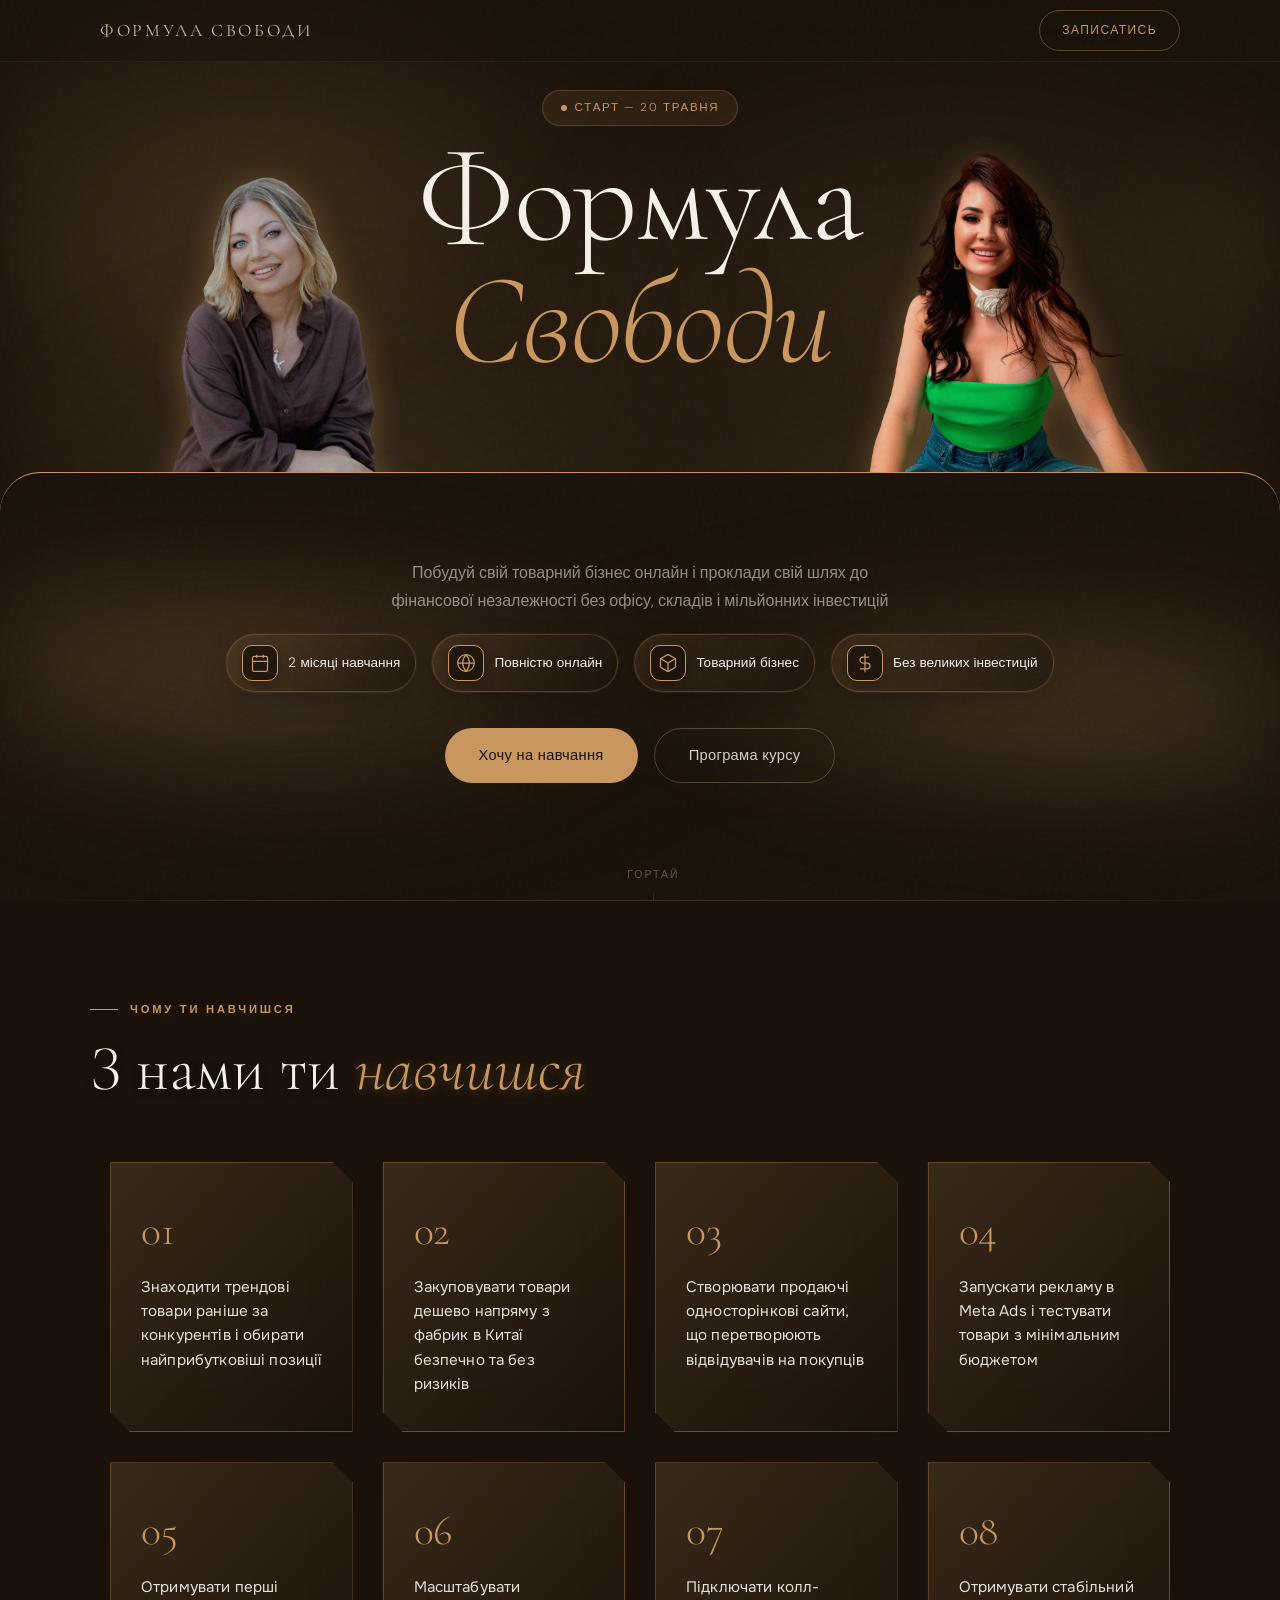
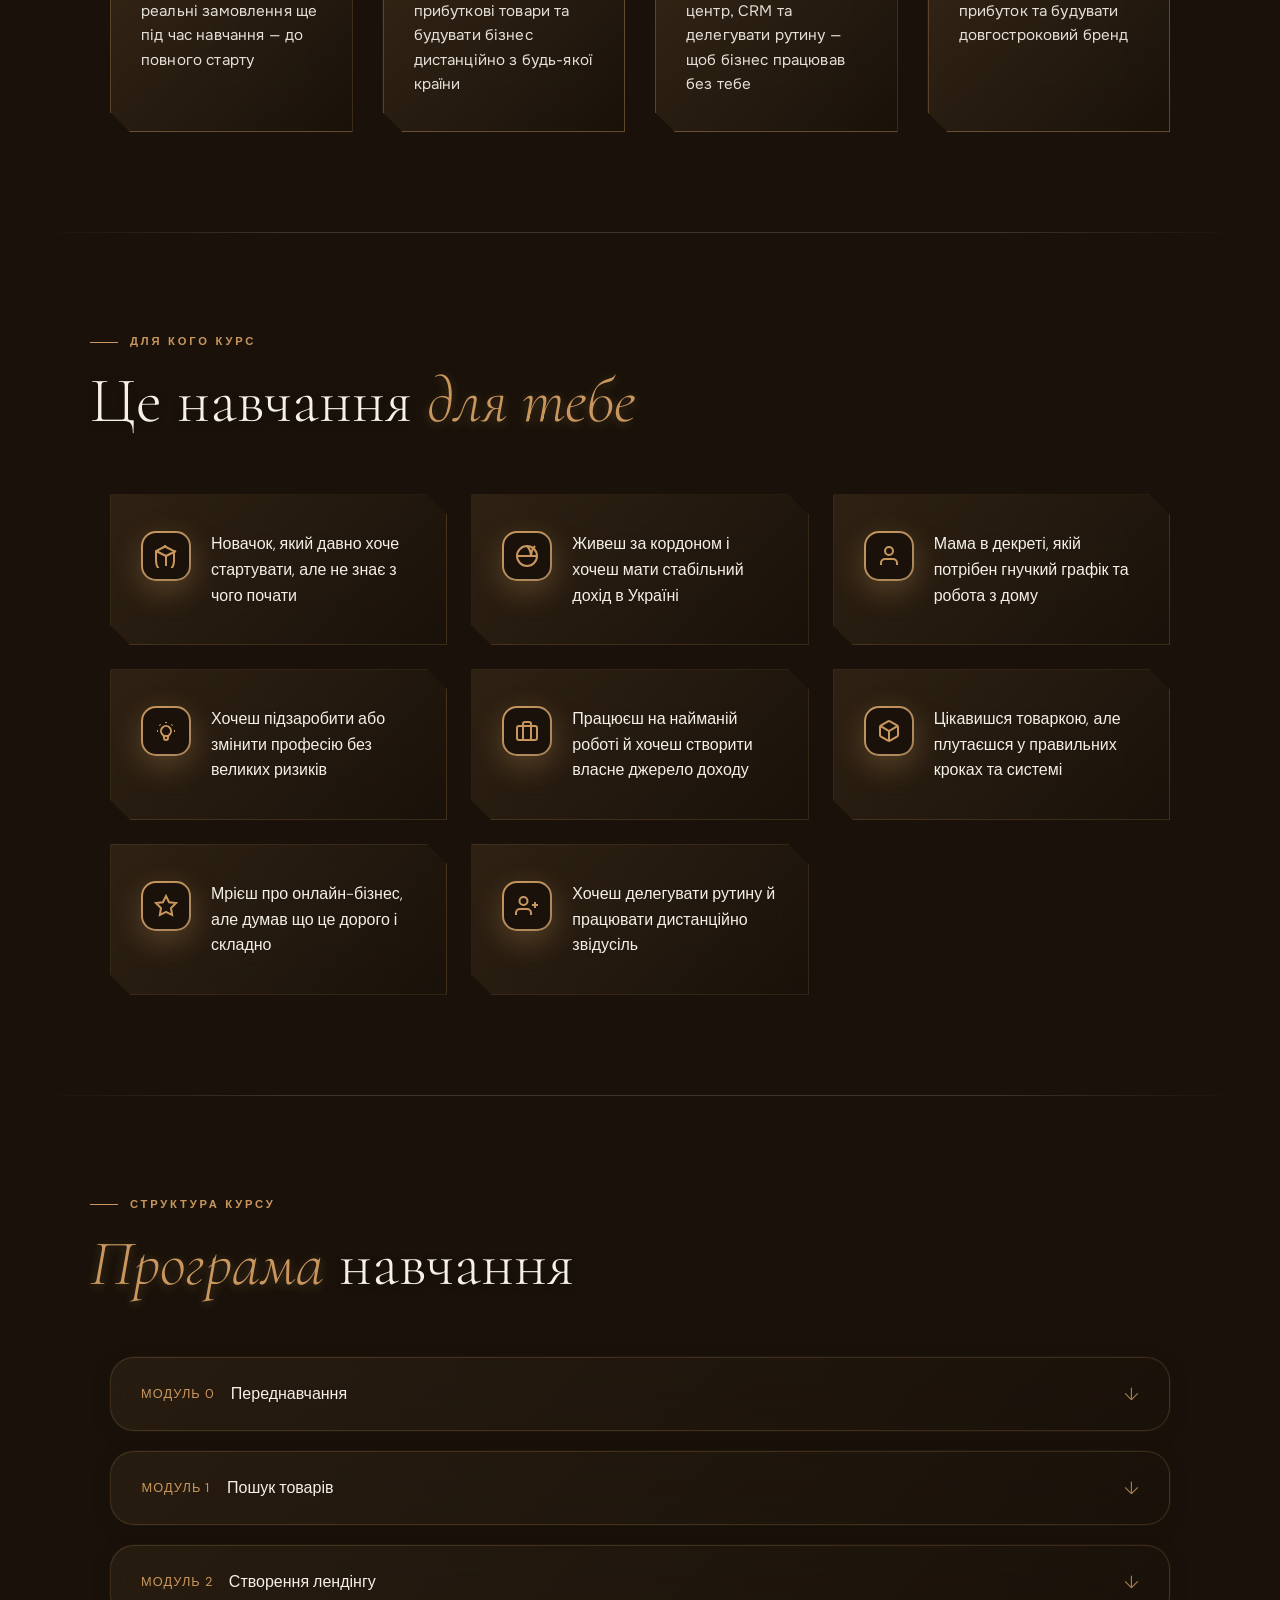
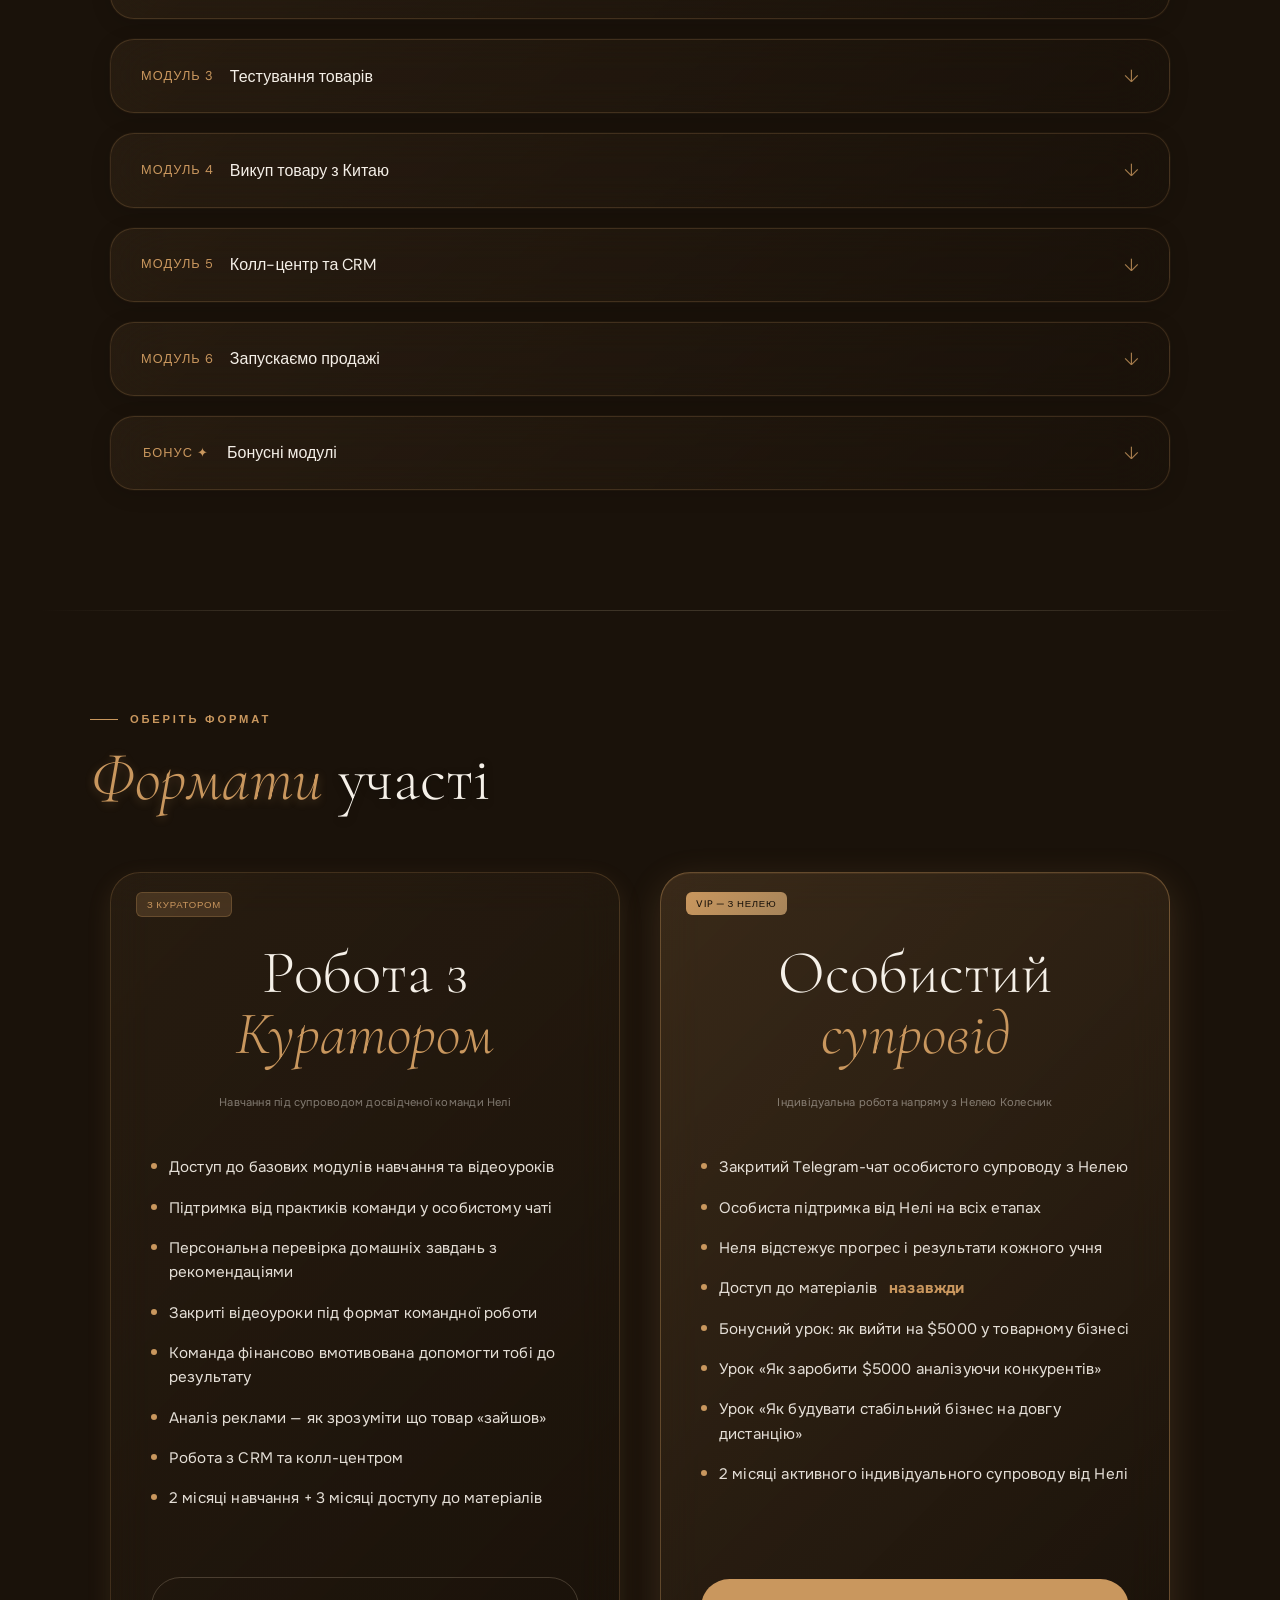
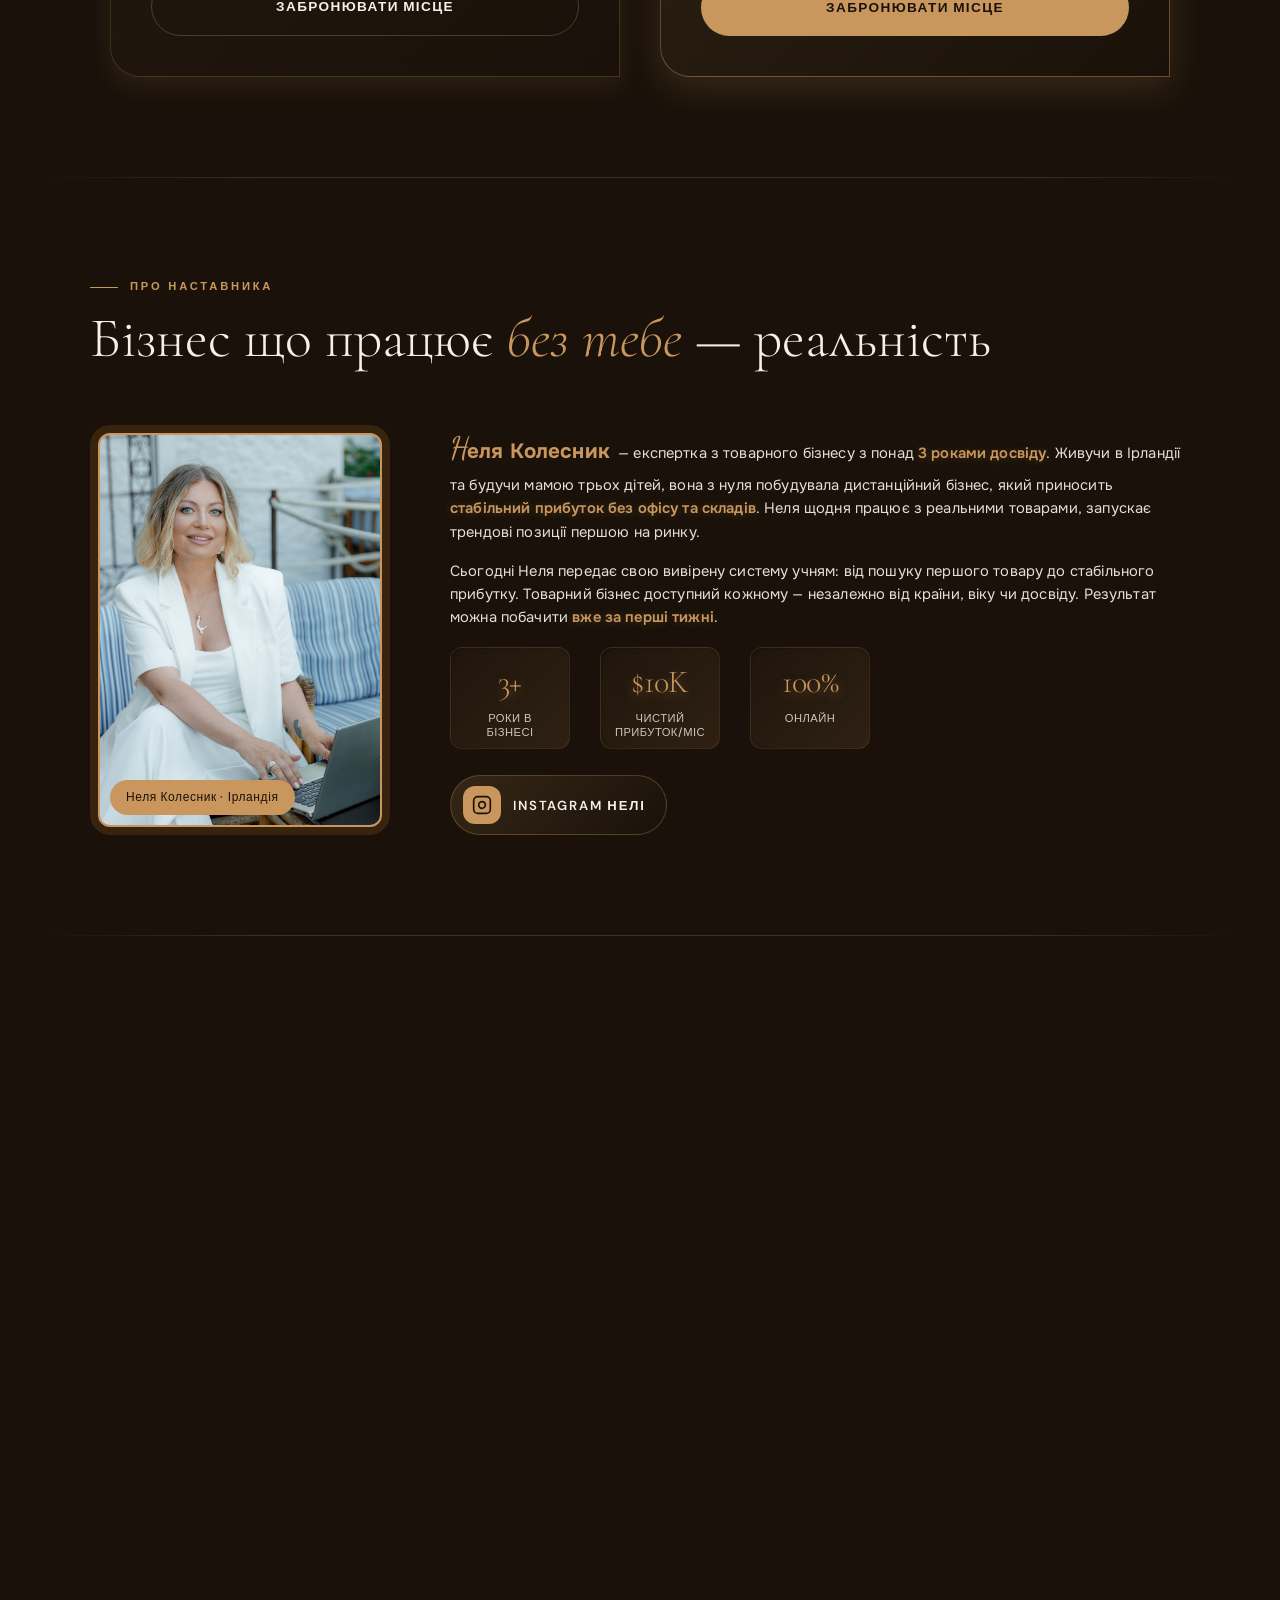
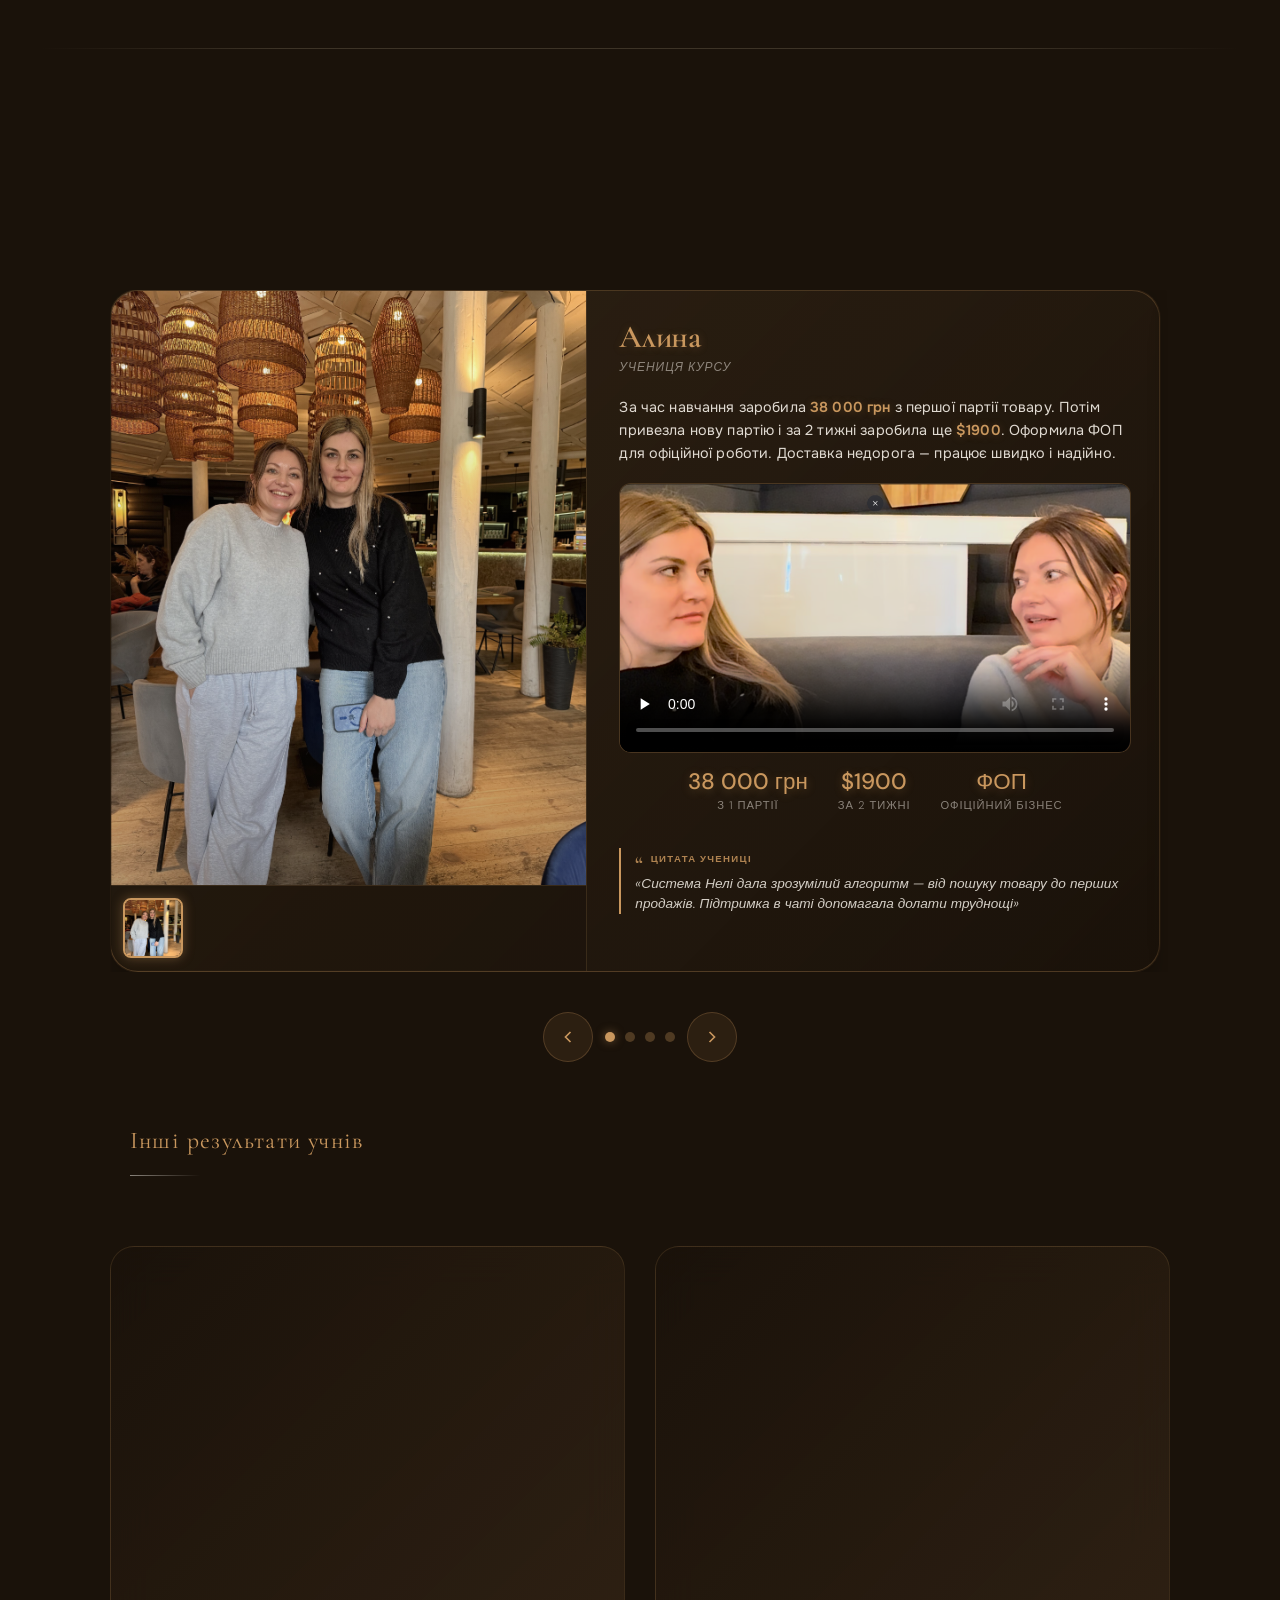
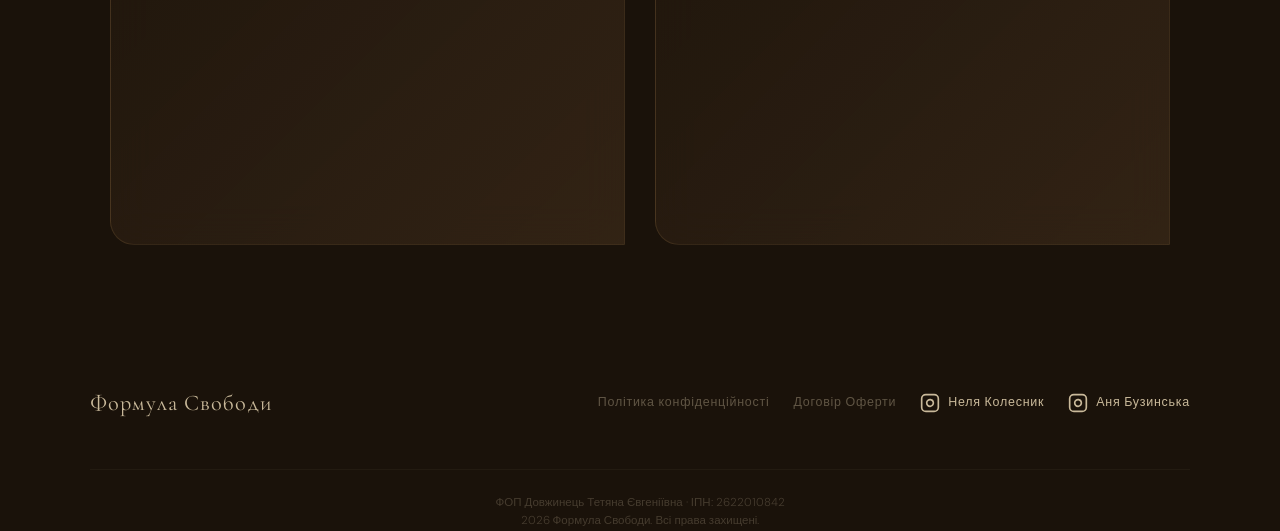
==== commit 7ddab81b: "Add files via upload" ====
--- a/index.html
+++ b/index.html
@@ -40,7 +40,6 @@
     <em>Свободи</em>
   </h1>
 <div class="new-item">
-  
   <p class="hero-sub">
     Побудуй свій товарний бізнес онлайн і проклади свій шлях до фінансової незалежності без офісу, складів і мільйонних інвестицій
   </p>
@@ -470,7 +469,7 @@
     <div class="expert-wrap reveal">
       <div class="expert-photo-col">
         <div class="expert-photo">
-          <img src="photo/709A1560.jpg" alt="Неля Колесник" class="expert-photo-img">
+          <img src="photo/709A1560.jpg" alt="Неля Колесник" class="expert-photo-img" loading="lazy">
           <div class="expert-photo-border"></div>
           <div class="expert-photo-frame"></div>
           <div class="expert-tag">Неля Колесник · Ірландія</div>
@@ -478,10 +477,10 @@
       </div>
       <div class="expert-info-col">
         <p class="expert-text">
-          <span class="expert-name-container"><span class="expert-name-handwritten">H</span>еля Колесник</span> — експертка з товарного бізнесу з понад <span class="hl">3 роками досвіду</span>. Живучи в Ірландії та будучи мамою трьох дітей, вона з нуля побудувала дистанційний бізнес, який приносить <span class="hl-phrase">стабільний прибуток без офісу та складів</span>. Неля не просто знає теорію — вона щодня працює з реальними товарами, запускає трендові позиції першою на ринку, аналізує рекламу, масштабує прибуткові ніші.
+          <span class="expert-name-container"><span class="expert-name-handwritten">H</span>еля Колесник</span> — експертка з товарного бізнесу з понад <span class="hl">3 роками досвіду</span>. Живучи в Ірландії та будучи мамою трьох дітей, вона з нуля побудувала дистанційний бізнес, який приносить <span class="hl-phrase">стабільний прибуток без офісу та складів</span>. Неля щодня працює з реальними товарами, запускає трендові позиції першою на ринку.
         </p>
         <p class="expert-text">
-          Сьогодні Неля передає свою вивірену систему учням: від пошуку першого товару до стабільного прибутку. Товарний бізнес доступний кожному — незалежно від країни, віку чи досвіду. Головне — мати правильну покрокову стратегію і того, хто <em>допоможе її впровадити</em>. Саме такий підхід дає результат, який можна побачити <span class="hl-phrase">вже за перші тижні</span>.
+          Сьогодні Неля передає свою вивірену систему учням: від пошуку першого товару до стабільного прибутку. Товарний бізнес доступний кожному — незалежно від країни, віку чи досвіду. Результат можна побачити <span class="hl-phrase">вже за перші тижні</span>.
         </p>
         <div class="about-stats">
           <div class="stat">
@@ -546,7 +545,7 @@
     <div class="expert-wrap reveal">
       <div class="expert-photo-col">
         <div class="expert-photo">
-          <img src="photo/annna.JPG" alt="Аня" class="expert-photo-img">
+          <img src="photo/annna.JPG" alt="Аня" class="expert-photo-img" loading="lazy">
           <div class="expert-photo-border"></div>
           <div class="expert-photo-frame"></div>
           <div class="expert-tag">Аня · Україна</div>
@@ -554,17 +553,17 @@
       </div>
       <div class="expert-info-col">
         <p class="expert-text">
-          <span class="expert-name-container smaller"><span class="expert-name-handwritten">A</span>ня Бузинська</span> — популярна Instagram-блогерка, яка давно хотіла спробувати товарний бізнес, але не знала з чого почати. Коли Неля Колесник надала їй доступ до курсу, Аня разом із чоловіком поринули в навчання. Перші тести не давали результату — товари заходили не одразу, були помилки. Але завдяки <span class="hl-phrase">покроковій системі Нелі</span> та підтримці на кожному етапі вони не зупинилися.
+          <span class="expert-name-container smaller"><span class="expert-name-handwritten">A</span>ня Бузинська</span> — популярна Instagram-блогерка, яка хотіла спробувати товарний бізнес, але не знала з чого почати. Коли Неля надала доступ до курсу, Аня разом із чоловіком поринули в навчання. Перші тести не давали результату, але завдяки <span class="hl-phrase">покроковій системі Нелі</span> та підтримці вони не зупинилися.
         </p>
         <div class="expert-quote">
           <div class="quote-label">Цитата Ани Бузинської</div>
           <div class="expert-quote-text">«Я думала, що товарний бізнес — це щось складне і недоступне. Але коли тобі дають покрокову систему, все стає зрозуміло. За <span class="hl-phrase">перший тиждень</span> ми з чоловіком заробили <span class="hl">10&nbsp;000&nbsp;грн</span> — і зрозуміли, що це реально!»</div>
         </div>
         <p class="expert-text">
-          Далі — стабільне тестування, масштабування і вихід на <span class="hl">85+ успішних продажів</span>. Сьогодні Аня продовжує розвивати свій бізнес, а її кейс надихає тисячі людей.
+          Сьогодні Аня вийшла на <span class="hl">85+ успішних продажів</span> і продовжує розвивати свій бізнес.
         </p>
         <div class="expert-social-wrap">
-          <a href="https://www.instagram.com/ania_buzynska/" target="_blank" class="ig-link">
+          <a href="https://www.instagram.com/anyabuzinska" target="_blank" class="ig-link">
             <span class="ig-glyph">
               <svg viewBox="0 0 24 24" fill="none" stroke="currentColor" stroke-width="2">
                 <rect x="2" y="2" width="20" height="20" rx="5" ry="5"></rect>
@@ -601,13 +600,13 @@
       <div class="featured-case-card" data-case="alina">
         <div class="featured-case-gallery">
           <div class="featured-main-photo">
-            <img src="photo/alina1.jpg" alt="Алина" class="featured-photo-img" data-index="0" decoding="async">
+            <img src="photo/alina1.jpg" alt="Алина" class="featured-photo-img" data-index="0" decoding="async" loading="lazy">
             <div class="featured-photo-overlay"></div>
           </div>
           <div class="featured-thumbnails">
-            <img src="photo/alina1.jpg" alt="Алина" class="featured-thumb active" data-index="0" decoding="async">
-            <img src="photo/alina2.jpg" alt="Алина" class="featured-thumb" data-index="1" decoding="async">
-            <img src="photo/alina3.jpg" alt="Алина" class="featured-thumb" data-index="2" decoding="async">
+            <img src="photo/alina1.jpg" alt="Алина" class="featured-thumb active" data-index="0" decoding="async" loading="lazy">
+            <img src="photo/alina2.jpg" alt="Алина" class="featured-thumb" data-index="1" decoding="async" loading="lazy">
+            <img src="photo/alina3.jpg" alt="Алина" class="featured-thumb" data-index="2" decoding="async" loading="lazy">
           </div>
         </div>
         
@@ -622,7 +621,7 @@
           </p>
           
           <div class="featured-video-wrapper">
-            <video class="featured-video" controls preload="auto" poster="video/video-alina-img.png">
+            <video class="featured-video" controls preload="none" poster="video/video-alina-img.png">
               <source src="video/case-alina-video.mp4" type="video/mp4">
               Ваш браузер не підтримує відео.
             </video>
@@ -654,14 +653,14 @@
       <div class="featured-case-card" data-case="marina">
         <div class="featured-case-gallery">
           <div class="featured-main-photo">
-            <img src="photo/marina1.jpg" alt="Марина" class="featured-photo-img" data-index="0" decoding="async">
+            <img src="photo/marina1.jpg" alt="Марина" class="featured-photo-img" data-index="0" decoding="async" loading="lazy">
             <div class="featured-photo-overlay"></div>
           </div>
           <div class="featured-thumbnails">
-            <img src="photo/marina1.jpg" alt="Марина" class="featured-thumb active" data-index="0" decoding="async">
-            <img src="photo/marina2.jpg" alt="Марина" class="featured-thumb" data-index="1" decoding="async">
-            <img src="photo/marina3.jpg" alt="Марина" class="featured-thumb" data-index="2" decoding="async">
-            <img src="photo/marina4.jpg" alt="Марина" class="featured-thumb" data-index="3" decoding="async">
+            <img src="photo/marina1.jpg" alt="Марина" class="featured-thumb active" data-index="0" decoding="async" loading="lazy">
+            <img src="photo/marina2.jpg" alt="Марина" class="featured-thumb" data-index="1" decoding="async" loading="lazy">
+            <img src="photo/marina3.jpg" alt="Марина" class="featured-thumb" data-index="2" decoding="async" loading="lazy">
+            <img src="photo/marina4.jpg" alt="Марина" class="featured-thumb" data-index="3" decoding="async" loading="lazy">
           </div>
         </div>
         
@@ -676,7 +675,7 @@
           </p>
           
           <div class="featured-video-wrapper">
-            <video class="featured-video" controls preload="auto" poster="video/video-marina-img.png">
+            <video class="featured-video" controls preload="none" poster="video/video-marina-img.png">
               <source src="video/case-marina-video.mp4" type="video/mp4">
               Ваш браузер не підтримує відео.
             </video>
@@ -708,12 +707,12 @@
       <div class="featured-case-card" data-case="vita">
         <div class="featured-case-gallery">
           <div class="featured-main-photo">
-            <img src="photo/vita1.jpg" alt="Віта" class="featured-photo-img" data-index="0" decoding="async">
+            <img src="photo/vita1.jpg" alt="Віта" class="featured-photo-img" data-index="0" decoding="async" loading="lazy">
             <div class="featured-photo-overlay"></div>
           </div>
           <div class="featured-thumbnails">
-            <img src="photo/vita1.jpg" alt="Віта" class="featured-thumb active" data-index="0" decoding="async">
-            <img src="photo/vita2.jpg" alt="Віта" class="featured-thumb" data-index="1" decoding="async">
+            <img src="photo/vita1.jpg" alt="Віта" class="featured-thumb active" data-index="0" decoding="async" loading="lazy">
+            <img src="photo/vita2.jpg" alt="Віта" class="featured-thumb" data-index="1" decoding="async" loading="lazy">
           </div>
         </div>
         
@@ -728,7 +727,7 @@
           </p>
           
           <div class="featured-video-wrapper">
-            <video class="featured-video" controls preload="auto" poster="video/video-vita-img.png">
+            <video class="featured-video" controls preload="none" poster="video/video-vita-img.png">
               <source src="video/case-vita-video.mp4" type="video/mp4">
               Ваш браузер не підтримує відео.
             </video>
@@ -760,11 +759,11 @@
       <div class="featured-case-card" data-case="andrii">
         <div class="featured-case-gallery">
           <div class="featured-main-photo">
-            <img src="photo/case-andrii-1.jpg" alt="Андрій" class="featured-photo-img" data-index="0" decoding="async">
+            <img src="photo/case-andrii-1.jpg" alt="Андрій" class="featured-photo-img" data-index="0" decoding="async" loading="lazy">
             <div class="featured-photo-overlay"></div>
           </div>
           <div class="featured-thumbnails">
-            <img src="photo/case-andrii-1.jpg" alt="Андрій" class="featured-thumb active" data-index="0" decoding="async">
+            <img src="photo/case-andrii-1.jpg" alt="Андрій" class="featured-thumb active" data-index="0" decoding="async" loading="lazy">
           </div>
         </div>
         
@@ -779,7 +778,7 @@
           </p>
           
           <div class="featured-video-wrapper">
-            <video class="featured-video" controls preload="auto" poster="video/viseo-adnrii-img.png">
+            <video class="featured-video" controls preload="none" poster="video/viseo-adnrii-img.png">
               <source src="video/case-andrii-video.mp4" type="video/mp4">
               Ваш браузер не підтримує відео.
             </video>
@@ -838,11 +837,11 @@
       <div class="case-card">
         <div class="case-media-gallery">
           <div class="case-media-main">
-            <video class="case-video" controls preload="auto" poster="video/case-lilia-vid-img.png">
+            <video class="case-video" controls preload="none" poster="video/case-lilia-vid-img.png">
               <source src="video/case-liliya-video.mp4" type="video/mp4">
               Ваш браузер не підтримує відео.
             </video>
-            <img class="case-media-img" src="photo/case-liliya-proof-1.jpg" alt="Фото 1" onclick="openLightbox(this.src)">
+            <img class="case-media-img" src="photo/case-liliya-proof-1.jpg" alt="Фото 1" onclick="openLightbox(this.src)" loading="lazy">
           </div>
           <div class="case-media-thumbs">
             <div class="case-media-thumb active" data-type="video" onclick="switchMedia(this)">
@@ -850,9 +849,9 @@
                 <path d="M8 5v14l11-7z"/>
               </svg>
             </div>
-            <img src="photo/case-liliya-1.jpg" alt="Фото 1" class="case-media-thumb" data-type="image" data-src="photo/case-liliya-1.jpg" onclick="switchMedia(this)">
-            <img src="photo/case-liliya-proof-1.jpg" alt="Фото 2" class="case-media-thumb" data-type="image" data-src="photo/case-liliya-proof-1.jpg" onclick="switchMedia(this)">
-            <img src="photo/case-liliya-proof-3.jpg" alt="Фото 3" class="case-media-thumb" data-type="image" data-src="photo/case-liliya-proof-3.jpg" onclick="switchMedia(this)">
+            <img src="photo/case-liliya-1.jpg" alt="Фото 1" class="case-media-thumb" data-type="image" data-src="photo/case-liliya-1.jpg" onclick="switchMedia(this)" loading="lazy">
+            <img src="photo/case-liliya-proof-1.jpg" alt="Фото 2" class="case-media-thumb" data-type="image" data-src="photo/case-liliya-proof-1.jpg" onclick="switchMedia(this)" loading="lazy">
+            <img src="photo/case-liliya-proof-3.jpg" alt="Фото 3" class="case-media-thumb" data-type="image" data-src="photo/case-liliya-proof-3.jpg" onclick="switchMedia(this)" loading="lazy">
           </div>
         </div>
         <div class="case-head">
@@ -863,16 +862,16 @@
           <span class="case-result-num">8 680 грн</span>
           <span class="case-result-label">перший заробіток</span>
         </div>
-        <p class="case-text">Супровід учеників не закінчується разом з навчанням. Команда завжди поруч, швидко відповідає на запити і готова допомогти в будь-якій ситуації, навіть якщо ученик почувається розгубленим.</p>
+        <p class="case-text">Почала з нуля, багато питань на старті. Команда завжди допомагала — швидко відповідали, підказували, як діяти. За час навчання вийшла на перший заробіток і продовжую розвиватися.</p>
         <div class="case-quote">
           <div class="quote-label">Цитата учениці</div>
-          <div class="case-quote-text">«Важливо мати команду, яка завжди поруч і готова допомогти»</div>
+          <div class="case-quote-text">«Без підтримки команди я б не впоралася. Дякую за кожну відповідь»</div>
         </div>
       </div>
 
       <div class="case-card">
         <div class="case-video-wrapper">
-          <video class="case-video" controls preload="auto" poster="video/marina-result0img.png">
+          <video class="case-video" controls preload="none" poster="video/marina-result0img.png">
             <source src="video/case-marina2-results.mp4" type="video/mp4">
             Ваш браузер не підтримує відео.
           </video>
@@ -885,10 +884,10 @@
           <span class="case-result-num">Маржа 50%+</span>
           <span class="case-result-label">з Китаю</span>
         </div>
-        <p class="case-text">Асортимент з Китаю, якого немає на ринку України. Це дає конкурентну перевагу і можливість заробляти більше, ніж з українськими постачальниками. Товар дешевше і унікальний.</p>
+        <p class="case-text">Перейшла на роботу з Китаєм — товар дешевше, можу створити свій бренд. Асортимент унікальний, його немає на ринку України. Це дає конкурентну перевагу і вищу маржу.</p>
         <div class="case-quote">
           <div class="quote-label">Цитата учениці</div>
-          <div class="case-quote-text">«Китайський товар — це унікальність і прибуток, якого немає в Україні»</div>
+          <div class="case-quote-text">«Китай відкрив для мене нові можливості. Тепер я розумію, як працювати по-справжньому»</div>
         </div>
       </div>
 
@@ -911,7 +910,7 @@
         </svg>
         Неля Колесник
       </a>
-      <a href="https://www.instagram.com/ania_buzynska/" target="_blank" style="color:var(--tan);text-decoration:none;display:flex;align-items:center;gap:8px;padding:8px 0;font-size:.78rem;letter-spacing:.06em;transition:color .3s;">
+      <a href="https://www.instagram.com/anyabuzinska" target="_blank" style="color:var(--tan);text-decoration:none;display:flex;align-items:center;gap:8px;padding:8px 0;font-size:.78rem;letter-spacing:.06em;transition:color .3s;">
         <svg width="20" height="20" viewBox="0 0 24 24" fill="none" stroke="currentColor" stroke-width="2">
           <rect x="2" y="2" width="20" height="20" rx="5" ry="5"></rect>
           <path d="M16 11.37A4 4 0 1 1 12.63 8 4 4 0 0 1 16 11.37z"></path>
--- a/css/index.css
+++ b/css/index.css
@@ -85,6 +85,50 @@
   position: absolute; inset: 0;
   background: radial-gradient(ellipse 80% 60% at 50% 80%, rgba(166,132,90,.15) 0%, transparent 70%),
               radial-gradient(ellipse 40% 40% at 20% 20%, rgba(201,151,94,.08) 0%, transparent 60%);
+  overflow: hidden;
+}
+
+.hero-bg::before {
+  content: '';
+  position: absolute;
+  inset: 0;
+  background: 
+    radial-gradient(ellipse 70% 60% at 20% 30%, rgba(201,151,94,0.15) 0%, transparent 55%),
+    radial-gradient(ellipse 60% 50% at 80% 70%, rgba(166,132,90,0.18) 0%, transparent 55%),
+    radial-gradient(ellipse 55% 50% at 35% 45%, rgba(26,18,10,0.25) 0%, transparent 50%);
+  filter: blur(35px);
+  animation: bgFloat 8s ease-in-out infinite;
+}
+
+.hero-bg::after {
+  content: '';
+  position: absolute;
+  inset: 0;
+  background: 
+    radial-gradient(ellipse 65% 55% at 75% 35%, rgba(201,151,94,0.14) 0%, transparent 55%),
+    radial-gradient(ellipse 55% 65% at 25% 65%, rgba(166,132,90,0.16) 0%, transparent 55%),
+    radial-gradient(ellipse 40% 55% at 70% 40%, rgba(26,18,10,0.23) 0%, transparent 50%);
+  filter: blur(45px);
+  animation: bgFloat 10s ease-in-out infinite reverse;
+}
+
+@keyframes bgFloat {
+  0%, 100% {
+    transform: translate(0, 0) scale(1);
+    opacity: 1;
+  }
+  25% {
+    transform: translate(80px, -50px) scale(1.2);
+    opacity: 0.85;
+  }
+  50% {
+    transform: translate(-60px, 70px) scale(0.8);
+    opacity: 0.9;
+  }
+  75% {
+    transform: translate(-70px, -40px) scale(1.15);
+    opacity: 0.88;
+  }
 }
 .hero-badge {
   display: inline-flex; align-items: center; gap: 8px;
@@ -179,6 +223,48 @@
   -webkit-mask-image: linear-gradient(90deg, transparent 0%, black 10%, black 85%, transparent 100%); */
   z-index: 2;
    background: #1a120a;
+   overflow: hidden;
+}
+
+.new-item::before {
+  content: '';
+  position: absolute;
+  inset: 0;
+  background: 
+    radial-gradient(ellipse 75% 55% at 15% 40%, rgba(201,151,94,0.16) 0%, transparent 55%),
+    radial-gradient(ellipse 60% 50% at 85% 60%, rgba(166,132,90,0.19) 0%, transparent 55%),
+    radial-gradient(ellipse 50% 50% at 25% 55%, rgba(26,18,10,0.28) 0%, transparent 50%);
+  filter: blur(40px);
+  animation: newItemFloat 7s ease-in-out infinite;
+  z-index: 0;
+}
+
+.new-item::after {
+  content: '';
+  position: absolute;
+  inset: 0;
+  background: 
+    radial-gradient(ellipse 65% 45% at 80% 45%, rgba(201,151,94,0.15) 0%, transparent 55%),
+    radial-gradient(ellipse 55% 55% at 20% 55%, rgba(166,132,90,0.18) 0%, transparent 55%),
+    radial-gradient(ellipse 50% 45% at 30% 60%, rgba(26,18,10,0.26) 0%, transparent 50%);
+  filter: blur(50px);
+  animation: newItemFloat 9s ease-in-out infinite reverse;
+  z-index: 0;
+}
+
+@keyframes newItemFloat {
+  0%, 100% {
+    transform: translate(0, 0) scale(1);
+    opacity: 1;
+  }
+  33% {
+    transform: translate(70px, -45px) scale(1.25);
+    opacity: 0.85;
+  }
+  66% {
+    transform: translate(-55px, 60px) scale(0.75);
+    opacity: 0.9;
+  }
 }
 
 .hero-sub {
@@ -188,12 +274,16 @@
   color: rgba(245,240,232,.55);
   margin: -30px auto 20px;
   opacity: 0; animation: fadeUp .9s .5s var(--ease-out) forwards;
+  position: relative;
+  z-index: 1;
 }
 
 .hero-pills {
   display: flex; gap: 16px; justify-content: center; flex-wrap: wrap;
   margin-bottom: 36px;
   opacity: 0; animation: fadeUp .9s .65s var(--ease-out) forwards;
+  position: relative;
+  z-index: 1;
 }
 .pill {
   display: flex; align-items: center; gap: 10px;
@@ -256,6 +346,8 @@
 .hero-cta-group {
   display: flex; gap: 16px; justify-content: center; flex-wrap: wrap;
   opacity: 0; animation: fadeUp .9s .8s var(--ease-out) forwards;
+  position: relative;
+  z-index: 1;
 }
 .btn-primary {
   display: inline-flex; align-items: center; gap: 10px;
@@ -1265,11 +1357,11 @@
 }
 
 .lightbox-prev {
-  left: 28px;
+  left: 10px;
 }
 
 .lightbox-next {
-  right: 30px;
+  right: 10px;
 }
 
 .lightbox-nav svg {
@@ -1295,7 +1387,7 @@
 }
 .case-title {
   font-family: var(--f-display);
-  font-size: 1.45rem;
+  font-size: 1.6rem;
   font-weight: 300;
   color: var(--cream);
   line-height: 1.05;
@@ -1317,7 +1409,7 @@
 }
 .case-result-num {
   font-family: 'Onest', sans-serif;
-  font-size: 1.5rem;
+  font-size: 1.3rem;
   font-weight: 600;
   letter-spacing: -.01em;
   color: var(--accent);
@@ -1798,7 +1890,7 @@
     right: 5%;
   }
   .new-item {
-    padding: 20px 20px;
+    padding: 30px 24px;
     margin-top: 0;
     margin-left: calc(50% - 50vw);
     margin-right: calc(50% - 50vw);
@@ -1977,11 +2069,11 @@
     height: 24px;
   }
   .cases-inner { max-width: 100%; padding: 0 10px; }
-  .case-title { font-size: 1rem; }
+  .case-title { font-size: 1.1rem; }
   .case-role { font-size: .5rem; }
   .case-photo { border-radius: 10px; }
   .case-head { gap: 4px; }
-  .case-result-num { font-size: 1rem; }
+  .case-result-num { font-size: 0.9rem; }
   .case-result-label { font-size: .6rem; }
   .case-text { font-size: 0.7rem; line-height: 1.4; }
   .case-quote-text { font-size: 0.7rem; line-height: 1.35; }
@@ -2003,8 +2095,8 @@
   .footer-logo { font-size: 1.2rem; }
 
   .acc-body-inner { padding-left: 24px; }
-  .acc-num { min-width: 40px; font-size: .85rem; }
-  .acc-name { font-size: 1rem; }
+  .acc-num { min-width: 40px; font-size: .7rem; }
+  .acc-name { font-size: .85rem; }
   .acc-item { margin-bottom: 20px; border-radius: 18px; }
   .acc-header { padding: 14px 8px; }
   .acc-body-inner { padding: 0 8px 14px 8px; }
@@ -2086,7 +2178,7 @@
     right: 3%;
   }
   .new-item {
-    padding: 24px 16px;
+    padding: 36px 20px;
     margin-top: 0;
     border-radius: 24px 24px 0 0;
     flex: 0 0 auto;
@@ -2129,7 +2221,7 @@
     scroll-snap-align: center;
   }
   .case-title { font-size: 1.3rem; }
-  .case-result-num { font-size: 1.3rem; }
+  .case-result-num { font-size: 1.1rem; }
 }
 
 /* ─── FLOATING ELEMENTS ─── */
@@ -2286,7 +2378,9 @@
   width: 100%;
   height: 100%;
   object-fit: cover;
+  object-position: 35% center;
   transition: opacity .2s ease;
+  cursor: pointer;
 }
 
 .featured-photo-overlay {
@@ -2573,6 +2667,26 @@
     aspect-ratio: 4/3;
   }
 
+  .featured-case-card[data-case="alina"] .featured-photo-img {
+    object-position: 50% 25% !important;
+  }
+
+  .featured-case-card[data-case="marina"] .featured-photo-img {
+    object-position: 50% 40% !important;
+  }
+
+  .featured-case-card[data-case="vita"] .featured-photo-img[data-index="0"] {
+    object-position: 50% 90% !important;
+  }
+
+  .featured-case-card[data-case="vita"] .featured-photo-img[data-index="1"] {
+    object-position: 50% 25% !important;
+  }
+
+  .featured-case-card[data-case="andrii"] .featured-photo-img {
+    object-position: 50% 25% !important;
+  }
+
   .featured-thumbnails {
     padding: 8px 10px;
     gap: 6px;
